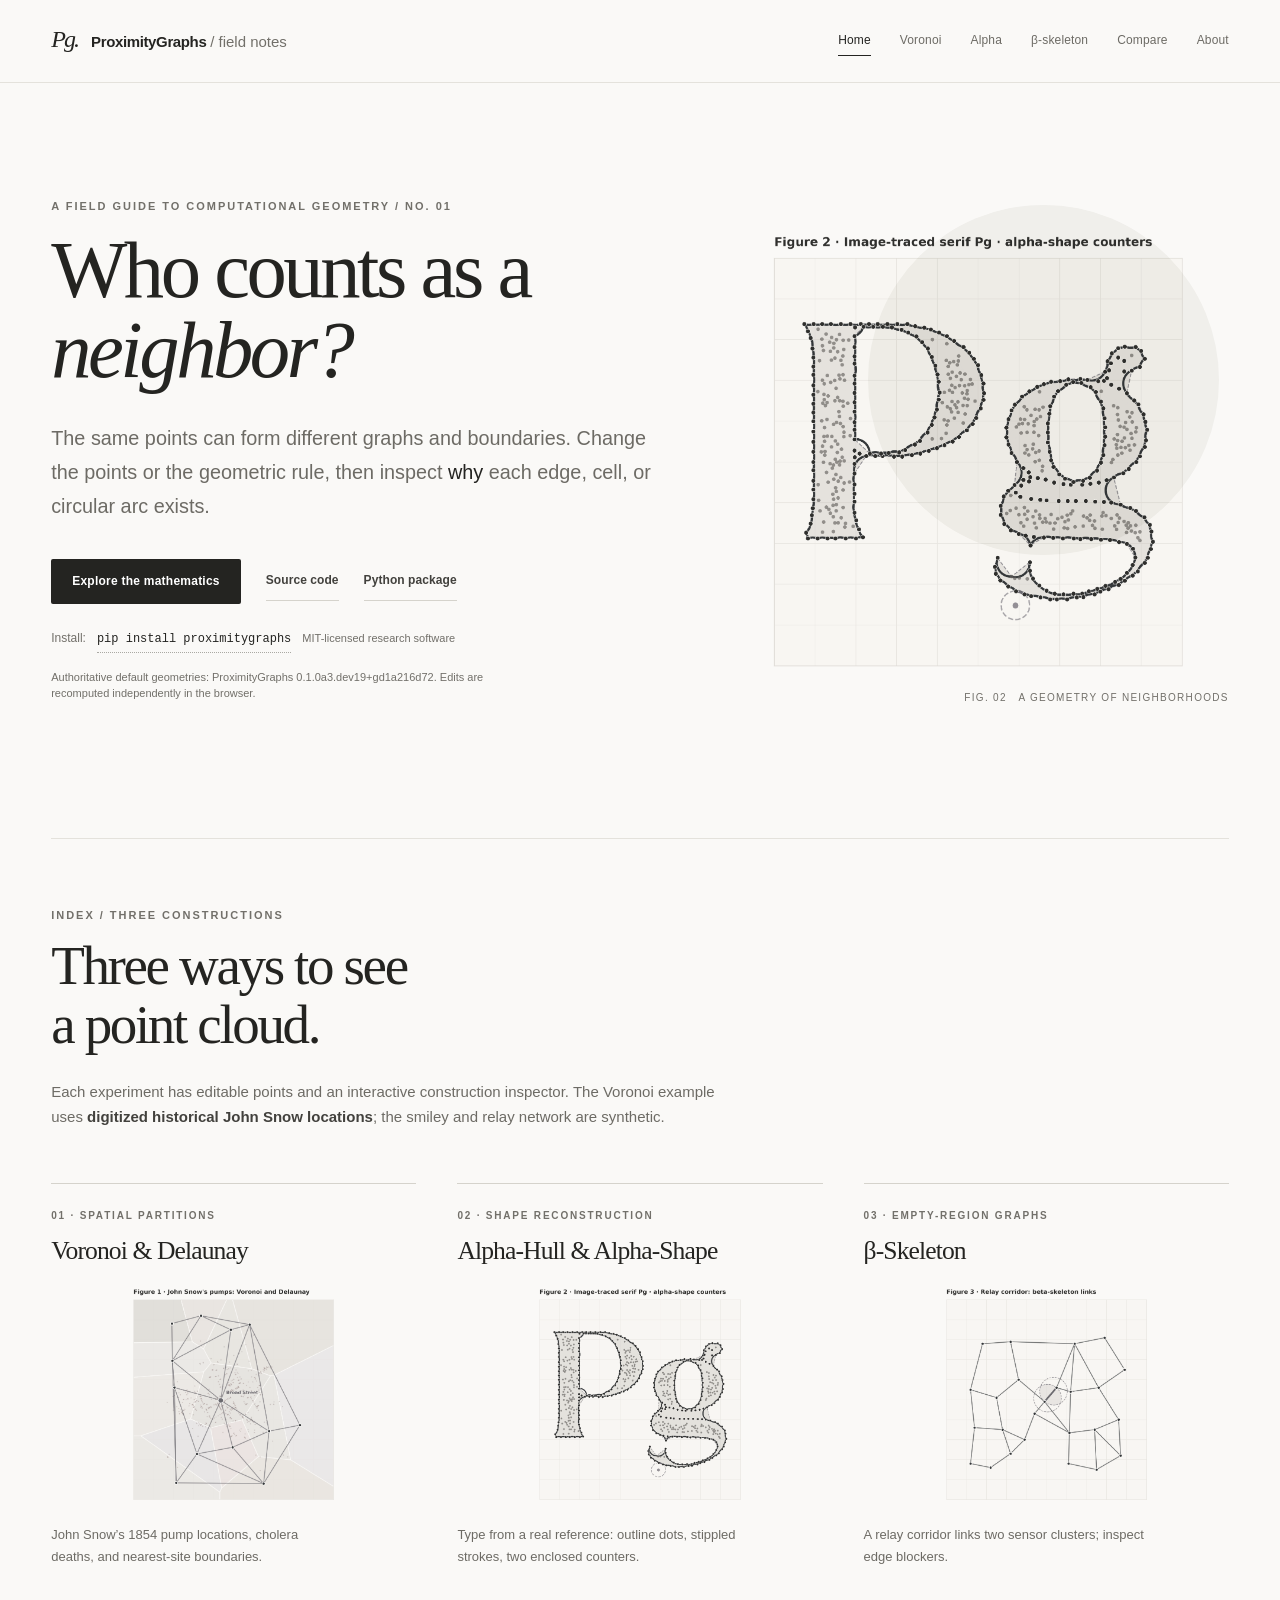
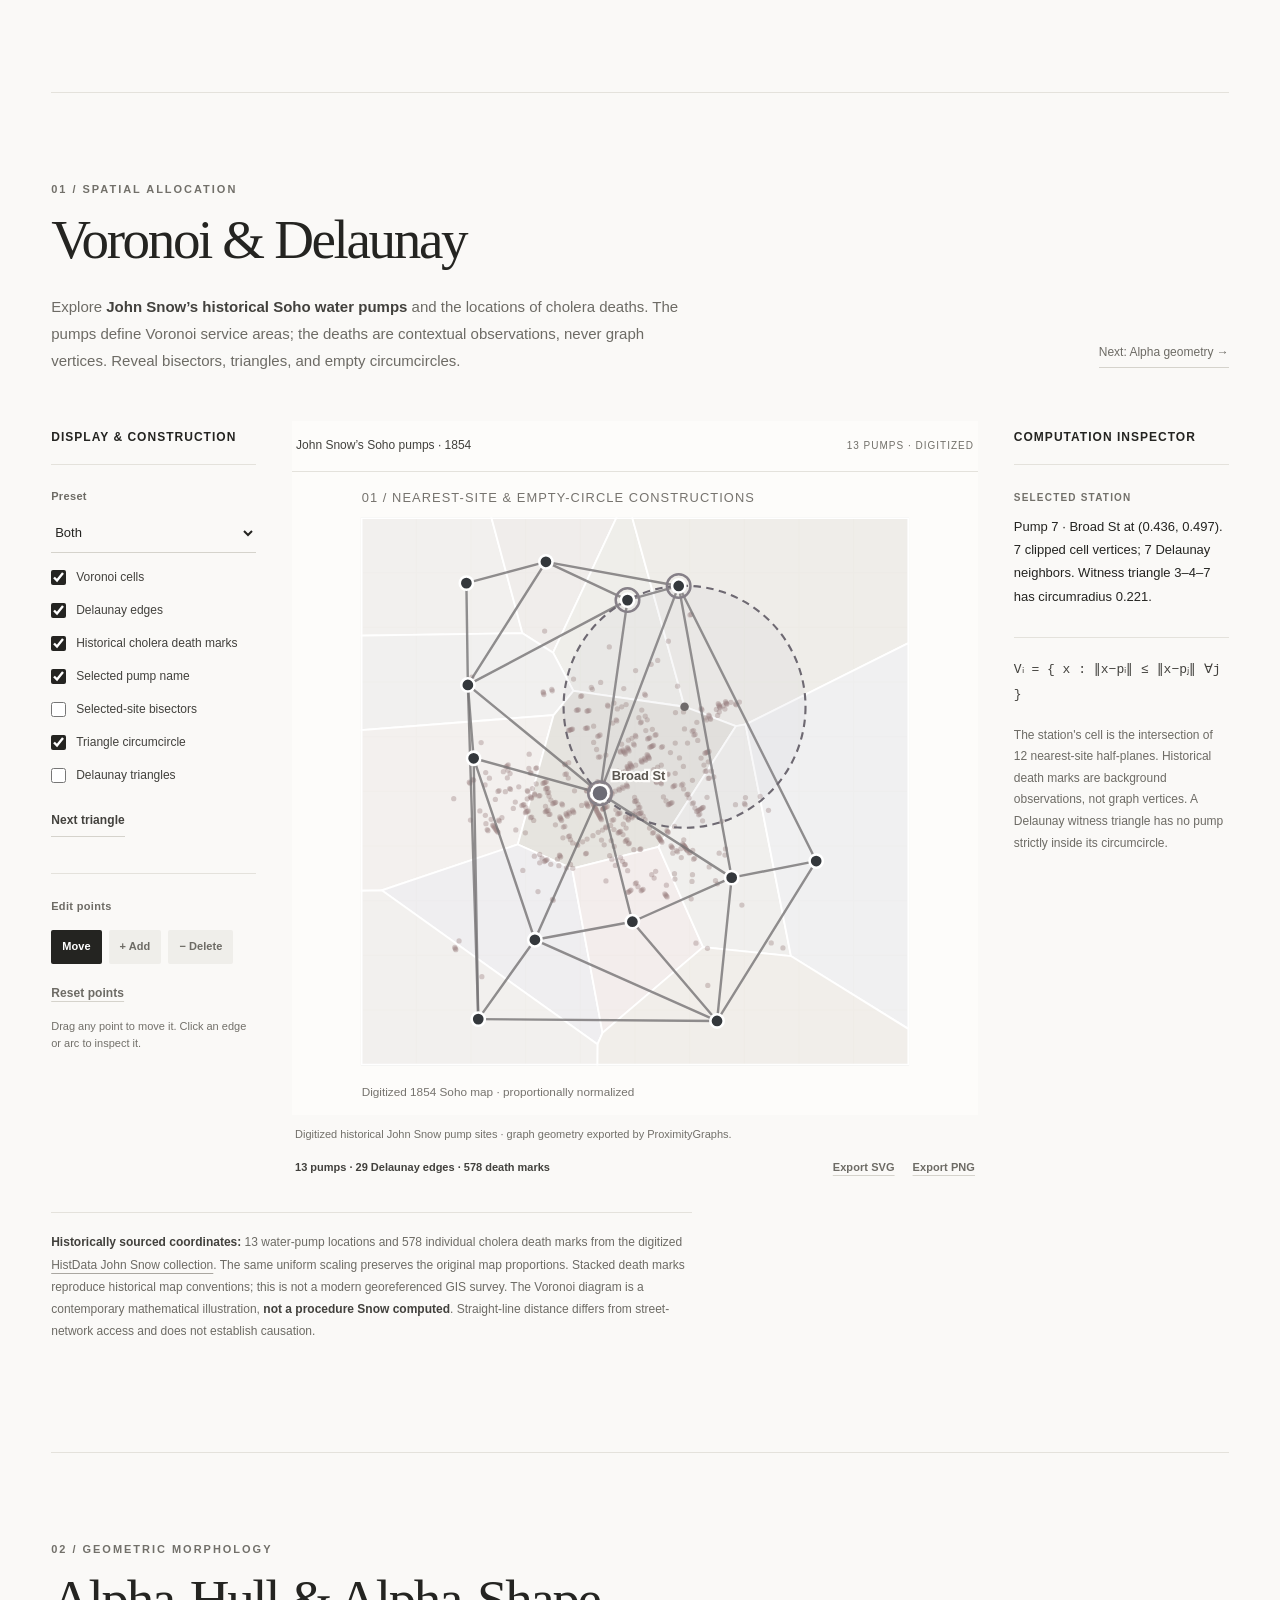
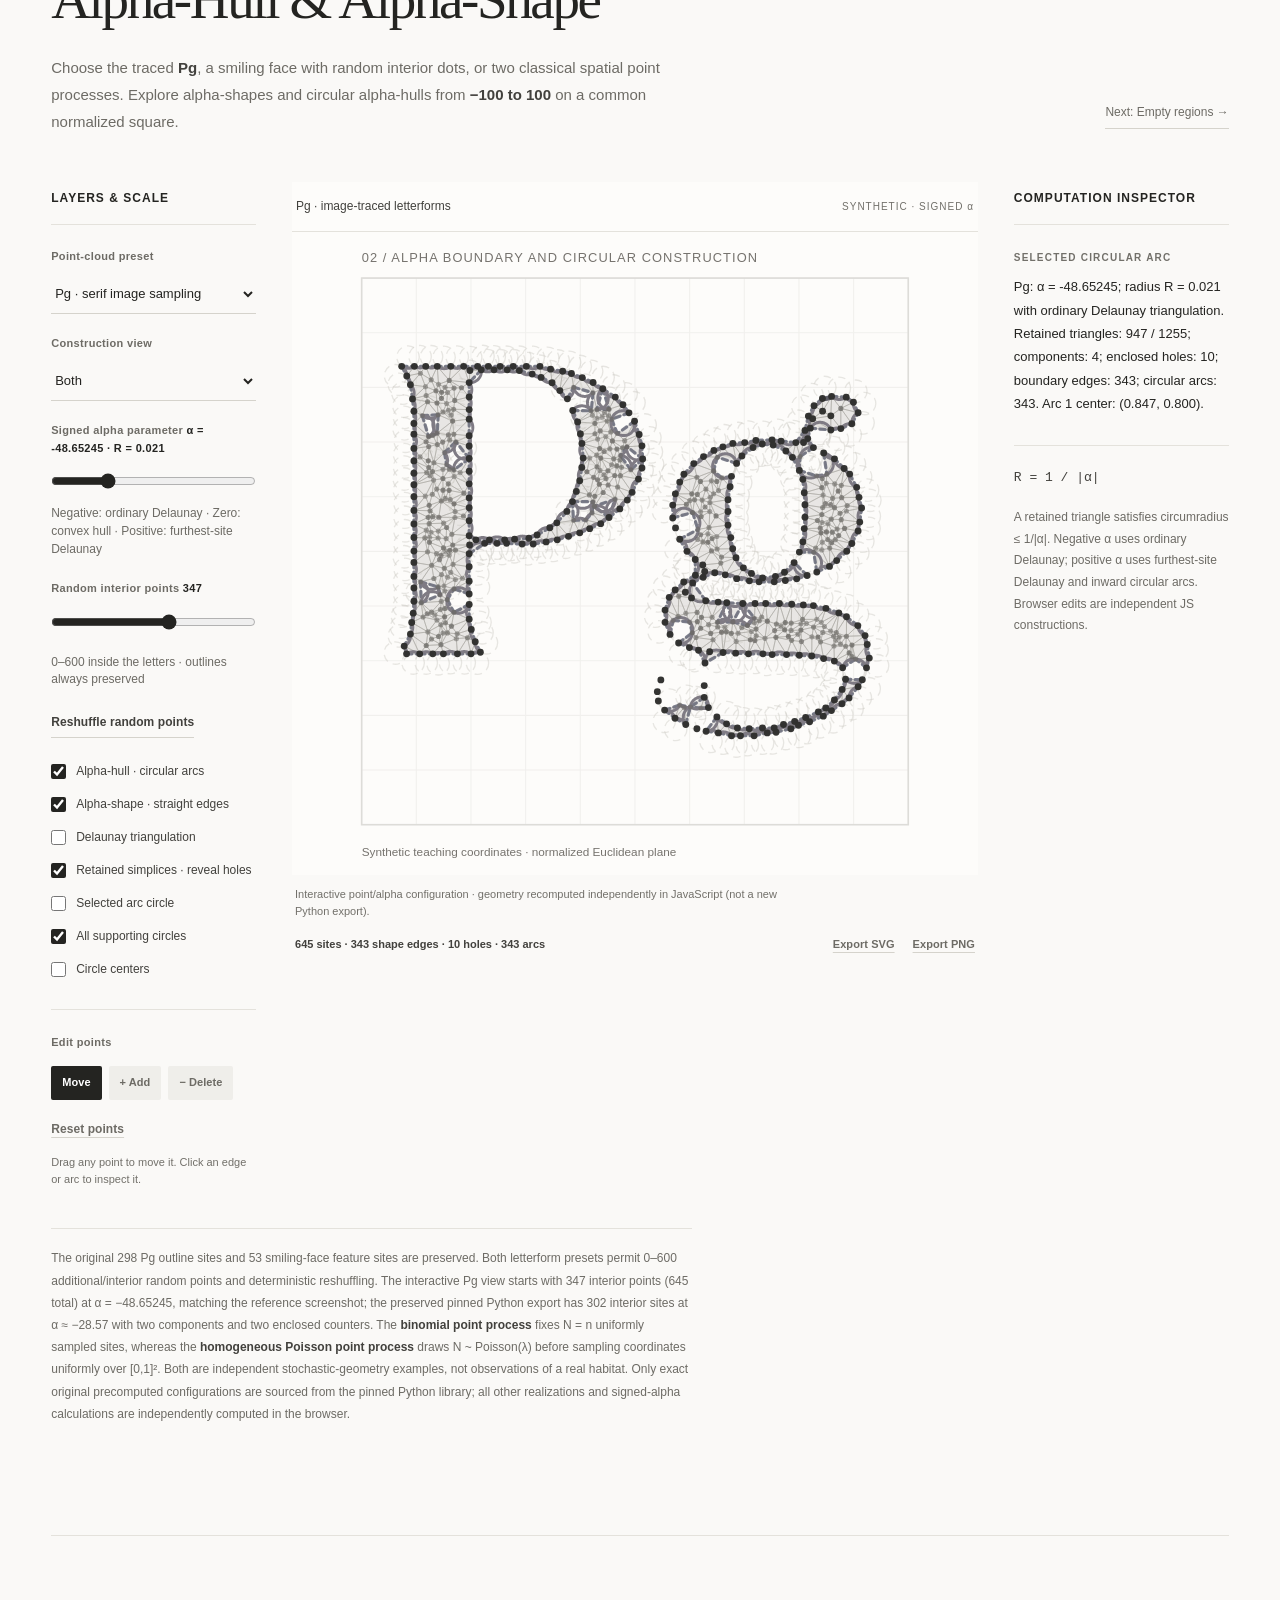
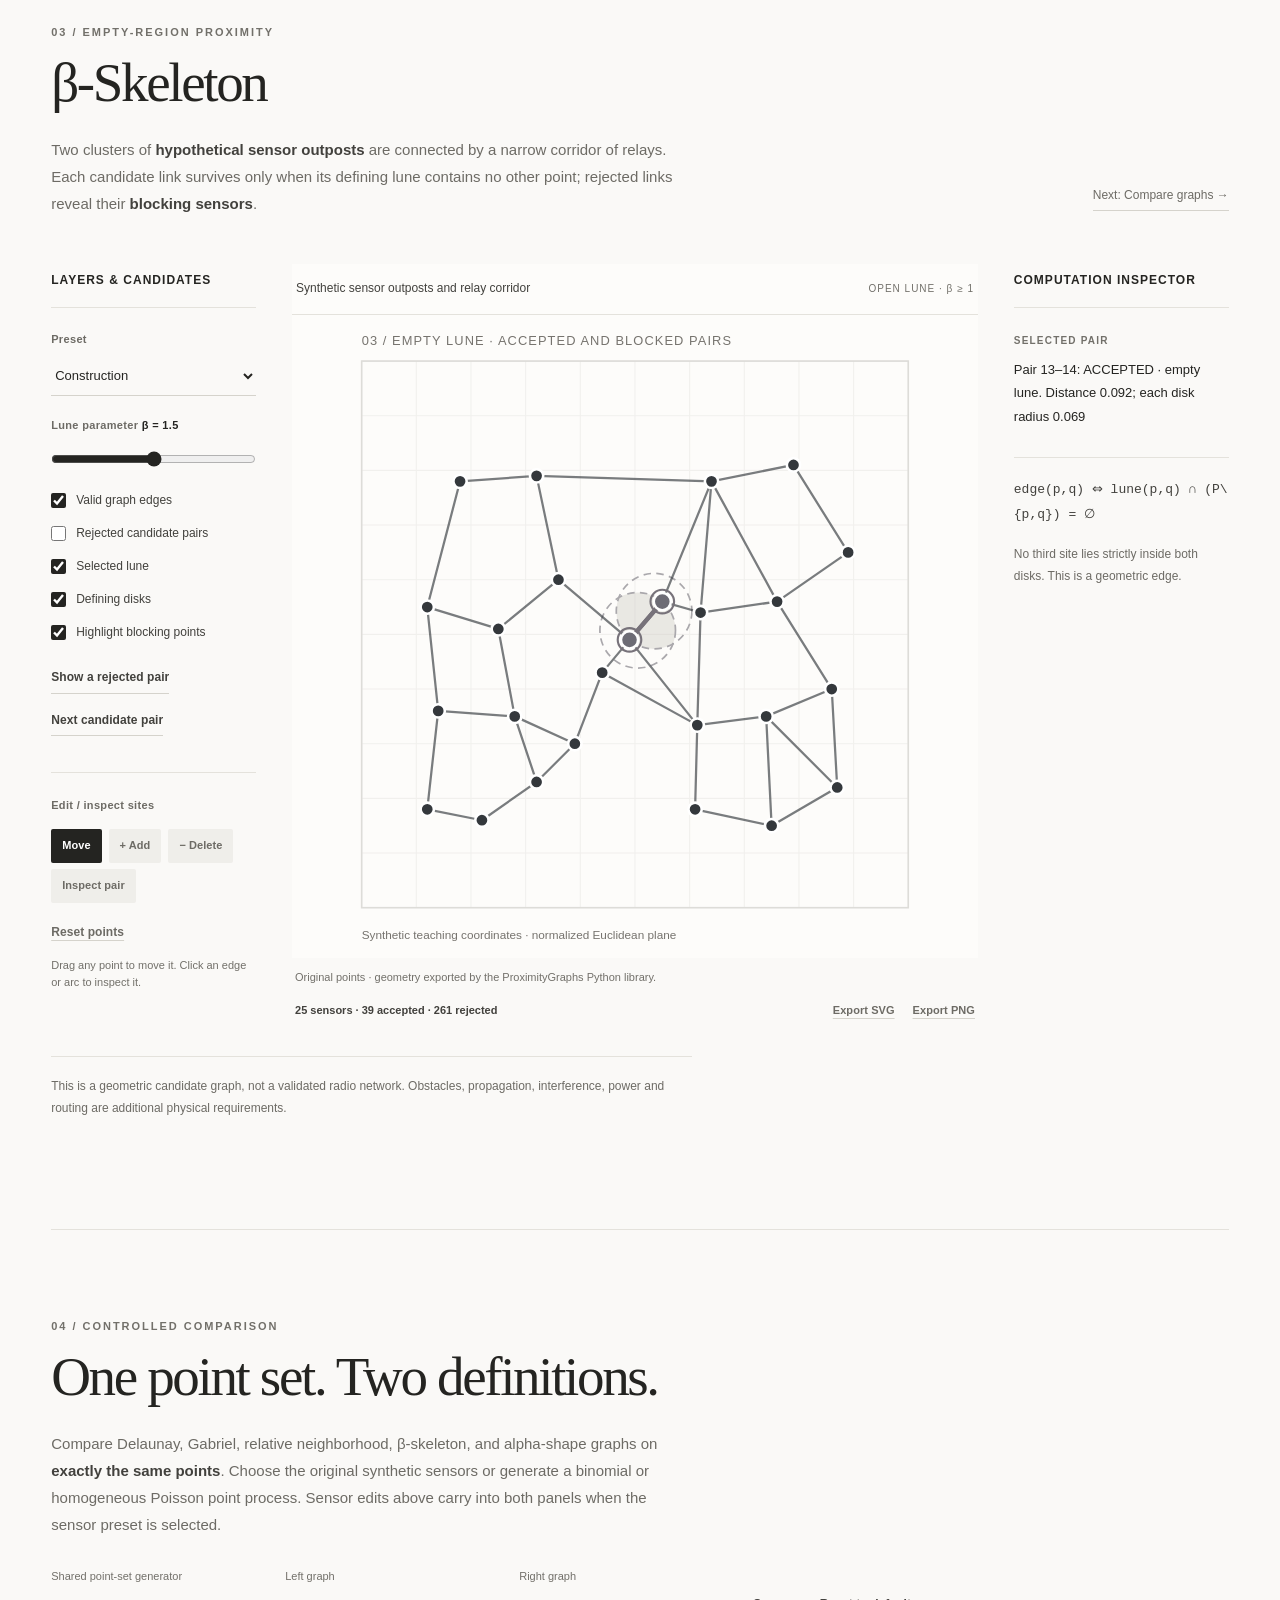
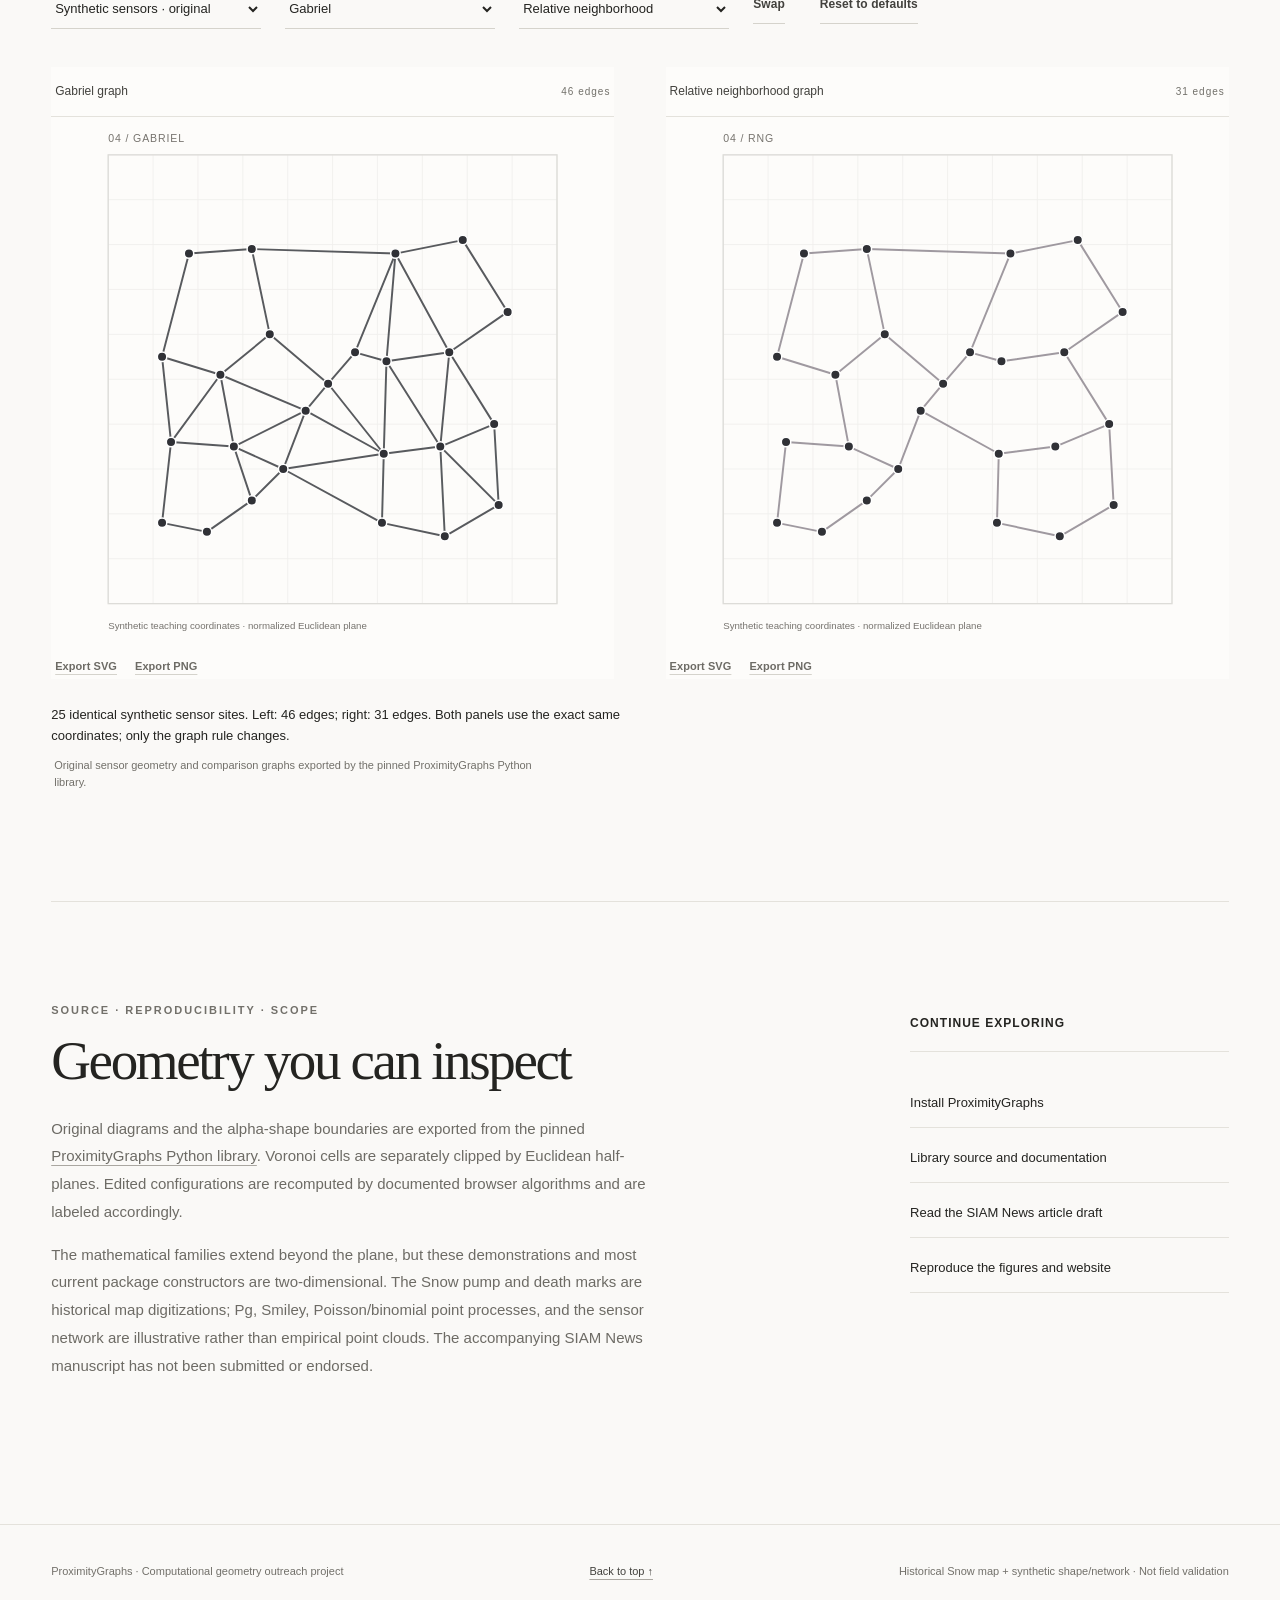
==== site/index.html @ e645af5c "Clarify screenshot startup versus immutable Python Pg reference" ====
<!doctype html>
<html lang="en">
<head>
  <meta charset="utf-8">
  <meta name="viewport" content="width=device-width, initial-scale=1">
  <meta name="theme-color" content="#faf9f7">
  <meta name="description" content="Interactive proximity graph laboratory: editable Voronoi and Delaunay diagrams, circular alpha-hulls, alpha-shapes, and beta-skeleton construction witnesses.">
  <meta property="og:type" content="website">
  <meta property="og:title" content="One Point Cloud, Many Graphs | ProximityGraphs Lab">
  <meta property="og:description" content="Move points, inspect empty disks and blockers, compare alpha-shapes with alpha-hulls, and discover which geometric rules construct a graph.">
  <meta property="og:url" content="https://heri-espino.github.io/proximitygraphs-siam-figures/">
  <title>ProximityGraphs Lab | Who Counts as a Neighbor?</title>
  <link rel="stylesheet" href="styles.css">
  <script src="editor.js" defer></script>
  <script src="geometry-details.js" defer></script>
  <script src="data/pg_reference_points.js" defer></script>
  <script src="point-processes.js" defer></script>
  <script src="app.js" defer></script>
  <script src="motion.js" defer></script>
</head>
<body>
  <header class="masthead">
    <div class="wrap masthead-inner">
      <a class="brand" href="#top"><span class="mark" aria-hidden="true">Pg.</span><span>ProximityGraphs <span class="muted">/ field notes</span></span></a>
      <nav aria-label="Sections">
        <a href="#top">Home</a><a href="#water">Voronoi</a><a href="#habitat">Alpha</a>
        <a href="#sensors">β-skeleton</a><a href="#compare">Compare</a><a href="#about">About</a>
      </nav>
    </div>
  </header>
  <main class="wrap">
    <section class="hero" id="top" aria-labelledby="page-title">
      <div class="hero-copy">
        <p class="eyebrow">A FIELD GUIDE TO COMPUTATIONAL GEOMETRY <span aria-hidden="true">/</span> NO. 01</p>
        <h1 id="page-title">Who counts as a <em>neighbor?</em></h1>
        <p class="lead">The same points can form different graphs and boundaries. Change the points or the geometric rule, then inspect <em>why</em> each edge, cell, or circular arc exists.</p>
        <div class="hero-actions">
          <a class="button primary" href="#explore">Explore the mathematics</a>
          <a class="button" href="https://github.com/ProximityGraphs/ProximityGraphs" target="_blank" rel="noopener noreferrer">Source code</a>
          <a class="button" href="https://pypi.org/project/proximitygraphs/" target="_blank" rel="noopener noreferrer">Python package</a>
        </div>
        <p class="install-hint">Install: <code>pip install proximitygraphs</code><span>MIT-licensed research software</span></p>
        <p class="source" id="source-status" role="status">Loading authoritative ProximityGraphs data…</p>
      </div>
      <div class="hero-visual">
        <img src="assets/figure02-habitat.png" width="760" height="640" alt="Serif Pg letterforms sampled as contour-first dots, with two genuine alpha-shape counters">
        <span>FIG. 02 &nbsp; A GEOMETRY OF NEIGHBORHOODS</span>
      </div>
    </section>

    <section id="explore" class="directory" aria-labelledby="explore-title">
      <div class="section-kicker">INDEX / THREE CONSTRUCTIONS</div>
      <h2 id="explore-title">Three ways to see a point cloud.</h2>
      <p class="section-intro">Each experiment has editable points and an interactive construction inspector. The Voronoi example uses <strong>digitized historical John Snow locations</strong>; the smiley and relay network are synthetic.</p>
      <div class="chapter-grid">
        <a class="chapter-card" href="#water">
          <img loading="lazy" src="assets/figure01-water.png" alt="John Snow historical pump locations, cholera death marks, Voronoi cells and Delaunay adjacency">
          <span class="chapter-meta">01 · SPATIAL PARTITIONS</span>
          <strong>Voronoi &amp; Delaunay</strong>
          <span>John Snow’s 1854 pump locations, cholera deaths, and nearest-site boundaries.</span>
        </a>
        <a class="chapter-card" href="#habitat">
          <img loading="lazy" src="assets/figure02-habitat.png" alt="Image-traced serif Pg in dotted contours with curved alpha-hull and two holes">
          <span class="chapter-meta">02 · SHAPE RECONSTRUCTION</span>
          <strong>Alpha-Hull &amp; Alpha-Shape</strong>
          <span>Type from a real reference: outline dots, stippled strokes, two enclosed counters.</span>
        </a>
        <a class="chapter-card" href="#sensors">
          <img loading="lazy" src="assets/figure03-sensors.png" alt="Synthetic beta-skeleton and empty lune">
          <span class="chapter-meta">03 · EMPTY-REGION GRAPHS</span>
          <strong>β-Skeleton</strong>
          <span>A relay corridor links two sensor clusters; inspect edge blockers.</span>
        </a>
      </div>
    </section>

    <section id="water" class="exhibit" aria-labelledby="water-title">
      <div class="section-kicker">01 / Spatial allocation</div>
      <div class="section-heading">
        <div><h2 id="water-title">Voronoi &amp; Delaunay</h2>
          <p class="intro">Explore <strong>John Snow’s historical Soho water pumps</strong> and the locations of cholera deaths. The pumps define Voronoi service areas; the deaths are contextual observations, never graph vertices. Reveal bisectors, triangles, and empty circumcircles.</p></div>
        <a class="section-next" href="#habitat">Next: Alpha geometry →</a>
      </div>
      <div class="studio">
        <aside class="studio-panel" aria-label="Voronoi controls">
          <h3>Display &amp; construction</h3>
          <label class="control-label" for="water-view">Preset</label>
          <select id="water-view" class="control-select"><option value="final">Final geometry</option><option value="construction">Construction</option><option value="both" selected>Both</option></select>
          <label class="toggle"><input id="water-cells" type="checkbox" checked> Voronoi cells</label>
          <label class="toggle"><input id="water-dual" type="checkbox" checked> Delaunay edges</label>
          <label class="toggle"><input id="water-deaths" type="checkbox" checked> Historical cholera death marks</label>
          <label class="toggle"><input id="water-pump-label" type="checkbox" checked> Selected pump name</label>
          <label class="toggle"><input id="water-bisectors" type="checkbox"> Selected-site bisectors</label>
          <label class="toggle"><input id="water-circumcircle" type="checkbox" checked> Triangle circumcircle</label>
          <label class="toggle"><input id="water-triangles" type="checkbox"> Delaunay triangles</label>
          <button id="water-next-triangle" type="button" class="utility">Next triangle</button>
          <div class="panel-divider"></div>
          <div class="point-toolbar" role="group" aria-label="Edit water points">
            <span class="point-toolbar-label">Edit points</span>
            <button type="button" class="tool-mode" data-editor-scene="water" data-mode="move" aria-pressed="true">Move</button>
            <button type="button" class="tool-mode" data-editor-scene="water" data-mode="add" aria-pressed="false">+ Add</button>
            <button type="button" class="tool-mode" data-editor-scene="water" data-mode="delete" aria-pressed="false">− Delete</button>
            <button type="button" class="reset-points" data-editor-reset="water">Reset points</button>
            <span id="water-edit-help" class="point-help" aria-live="polite">Drag a station to move it.</span>
          </div>
        </aside>
        <div class="studio-main">
          <div class="chart-frame">
            <div class="chart-top"><span>John Snow’s Soho pumps · 1854</span><span>13 PUMPS · DIGITIZED</span></div>
            <svg id="water-plot" role="img" aria-label="Interactive Voronoi cells, bisectors, Delaunay triangles and circumcircles" viewBox="0 0 640 600"></svg>
          </div>
          <p id="water-edit-source" class="geometry-source">Loading original point set.</p>
          <div class="figure-actions"><span id="water-stat" class="stat" aria-live="polite"></span><button type="button" class="export" data-export="water-plot">Export SVG</button><button type="button" class="export" data-png="water-plot">Export PNG</button></div>
        </div>
        <aside class="studio-panel insight" aria-label="Voronoi computation details">
          <h3>Computation inspector</h3>
          <p class="insight-label">Selected station</p>
          <p id="water-details" class="insight-result" aria-live="polite">Select a point to inspect its nearest-site cell.</p>
          <p class="formula">Vᵢ = { x : ‖x−pᵢ‖ ≤ ‖x−pⱼ‖ ∀j }</p>
          <p class="insight-note" id="water-note">Every cell is the intersection of nearest-site half-planes.</p>
        </aside>
      </div>
      <p class="context"><strong>Historically sourced coordinates:</strong> 13 water-pump locations and 578 individual cholera death marks from the digitized <a href="https://vincentarelbundock.github.io/Rdatasets/doc/HistData/Snow.pumps.html" target="_blank" rel="noopener noreferrer">HistData John Snow collection</a>. The same uniform scaling preserves the original map proportions. Stacked death marks reproduce historical map conventions; this is not a modern georeferenced GIS survey. The Voronoi diagram is a contemporary mathematical illustration, <strong>not a procedure Snow computed</strong>. Straight-line distance differs from street-network access and does not establish causation.</p>
    </section>

    <section id="habitat" class="exhibit" aria-labelledby="habitat-title">
      <div class="section-kicker">02 / Geometric morphology</div>
      <div class="section-heading">
        <div><h2 id="habitat-title">Alpha-Hull &amp; Alpha-Shape</h2>
          <p class="intro">Choose the traced <strong>Pg</strong>, a smiling face with random interior dots, or two classical spatial point processes. Explore alpha-shapes and circular alpha-hulls from <strong>−100 to 100</strong> on a common normalized square.</p></div>
        <a class="section-next" href="#sensors">Next: Empty regions →</a>
      </div>
      <div class="studio">
        <aside class="studio-panel" aria-label="Alpha-shape and alpha-hull controls">
          <h3>Layers &amp; scale</h3>
          <label class="control-label" for="alpha-point-set">Point-cloud preset</label>
          <select id="alpha-point-set" class="control-select">
            <optgroup label="Illustrated point clouds">
              <option value="pg" selected>Pg · serif image sampling</option>
              <option value="smiley">Smiling face · random interior</option>
            </optgroup>
            <optgroup label="Stochastic point processes">
              <option value="poisson">Poisson point process</option>
              <option value="binomial">Binomial point process</option>
            </optgroup>
          </select>
          <label class="control-label" for="alpha-view">Construction view</label>
          <select id="alpha-view" class="control-select"><option value="final">Final comparison</option><option value="construction">Construction</option><option value="both" selected>Both</option></select>
          <label class="control-label" for="alpha-slider">Signed alpha parameter <strong id="alpha-value">α = -48.65245 · R = 0.021</strong></label>
          <input id="alpha-slider" type="range" min="-100" max="100" step="any"
                 value="-48.65245" aria-label="Alpha parameter from minus 100 to plus 100, including zero">
          <p class="density-hint">Negative: ordinary Delaunay · Zero: convex hull · Positive: furthest-site Delaunay</p>
          <div id="pg-density-controls" class="pg-density-controls">
            <label class="control-label" for="pg-interior-slider">Random interior points <strong id="pg-interior-count" aria-live="polite">347</strong></label>
            <input id="pg-interior-slider" type="range" min="0" max="600" step="1" value="347"
                   aria-label="Number of randomly placed interior points in the Pg glyphs">
            <p class="density-hint">0–600 inside the letters · outlines always preserved</p>
            <button type="button" class="utility" id="pg-reshuffle">Reshuffle random points</button>
          </div>
          <div id="smiley-density-controls" class="pg-density-controls" hidden>
            <label class="control-label" for="smiley-interior-slider">Smiling-face interior points <strong id="smiley-interior-count" aria-live="polite">120</strong></label>
            <input id="smiley-interior-slider" type="range" min="0" max="600" step="1" value="120"
                   aria-label="Number of random points inside the smiling face">
            <p class="density-hint">0–600 · keeps the face outline, eyes, and smile unobstructed</p>
            <button type="button" class="utility" id="smiley-reshuffle">Reshuffle face points</button>
          </div>
          <div id="process-controls" class="pg-density-controls" hidden>
            <h4 class="process-heading">Stochastic point processes</h4>
            <label class="control-label" for="process-slider"><span id="process-parameter-title">Intensity λ (mean number of points)</span> <strong id="process-parameter-count" aria-live="polite">120</strong></label>
            <input id="process-slider" type="range" min="0" max="600" step="1" value="120"
                   aria-label="Poisson intensity or binomial fixed number of points">
            <p class="density-hint" id="process-definition">Homogeneous Poisson process: N ~ Poisson(λ); positions uniform in the unit square.</p>
            <p class="density-hint" id="process-realized" aria-live="polite">Realized N = 0</p>
            <button type="button" class="utility" id="process-reshuffle">Generate new realization</button>
          </div>
          <label class="toggle"><input id="alpha-hull" type="checkbox" checked> Alpha-hull · circular arcs</label>
          <label class="toggle"><input id="alpha-shape" type="checkbox" checked> Alpha-shape · straight edges</label>
          <label class="toggle"><input id="alpha-triangulation" type="checkbox"> Delaunay triangulation</label>
          <label class="toggle"><input id="alpha-kept" type="checkbox" checked> Retained simplices · reveal holes</label>
          <label class="toggle"><input id="alpha-circle" type="checkbox"> Selected arc circle</label>
          <label class="toggle"><input id="alpha-all-circles" type="checkbox" checked> All supporting circles</label>
          <label class="toggle"><input id="alpha-centers" type="checkbox"> Circle centers</label>
          <div class="panel-divider"></div>
          <div class="point-toolbar" role="group" aria-label="Edit habitat points">
            <span class="point-toolbar-label">Edit points</span>
            <button type="button" class="tool-mode" data-editor-scene="habitat" data-mode="move" aria-pressed="true">Move</button>
            <button type="button" class="tool-mode" data-editor-scene="habitat" data-mode="add" aria-pressed="false">+ Add</button>
            <button type="button" class="tool-mode" data-editor-scene="habitat" data-mode="delete" aria-pressed="false">− Delete</button>
            <button type="button" class="reset-points" data-editor-reset="habitat">Reset points</button>
            <span id="habitat-edit-help" class="point-help" aria-live="polite">Drag an observation to change the boundary.</span>
          </div>
        </aside>
        <div class="studio-main">
          <div class="chart-frame">
            <div class="chart-top"><span id="alpha-preset-title">Pg · image-traced serif and swash</span><span>SYNTHETIC · SIGNED α</span></div>
            <svg id="habitat-plot" role="img" aria-label="Interactive circular alpha-hull, straight alpha-shape, Delaunay simplices and supporting circles" viewBox="0 0 640 600"></svg>
          </div>
          <p id="habitat-edit-source" class="geometry-source">Loading original point set.</p>
          <div class="figure-actions"><span id="habitat-stat" class="stat" aria-live="polite"></span><button type="button" class="export" data-export="habitat-plot">Export SVG</button><button type="button" class="export" data-png="habitat-plot">Export PNG</button></div>
        </div>
        <aside class="studio-panel insight" aria-label="Alpha construction details">
          <h3>Computation inspector</h3>
          <p class="insight-label">Selected circular arc</p>
          <p id="habitat-details" class="insight-result" aria-live="polite">Select an arc to inspect its radius and supporting circle.</p>
          <p class="formula">R = 1 / |α|</p>
          <p class="insight-note" id="habitat-note">Triangles with circumradius at most R form the displayed alpha-shape construction.</p>
        </aside>
      </div>
      <p class="context">The original 298 Pg outline sites and 53 smiling-face feature sites are preserved. Both letterform presets permit 0–600 additional/interior random points and deterministic reshuffling. The interactive Pg view starts with 347 interior points (645 total) at α = −48.65245, matching the reference screenshot; the preserved pinned Python export has 302 interior sites at α ≈ −28.57 with two components and two enclosed counters. The <strong>binomial point process</strong> fixes N = n uniformly sampled sites, whereas the <strong>homogeneous Poisson point process</strong> draws N ~ Poisson(λ) before sampling coordinates uniformly over [0,1]². Both are independent stochastic-geometry examples, not observations of a real habitat. Only exact original precomputed configurations are sourced from the pinned Python library; all other realizations and signed-alpha calculations are independently computed in the browser.</p>
    </section>

    <section id="sensors" class="exhibit" aria-labelledby="sensors-title">
      <div class="section-kicker">03 / Empty-region proximity</div>
      <div class="section-heading">
        <div><h2 id="sensors-title">β-Skeleton</h2>
          <p class="intro">Two clusters of <strong>hypothetical sensor outposts</strong> are connected by a narrow corridor of relays. Each candidate link survives only when its defining lune contains no other point; rejected links reveal their <strong>blocking sensors</strong>.</p></div>
        <a class="section-next" href="#compare">Next: Compare graphs →</a>
      </div>
      <div class="studio">
        <aside class="studio-panel" aria-label="Beta-skeleton controls">
          <h3>Layers &amp; candidates</h3>
          <label class="control-label" for="beta-view">Preset</label>
          <select id="beta-view" class="control-select"><option value="final">Final graph</option><option value="construction" selected>Construction</option><option value="both">Both</option></select>
          <label class="control-label" for="beta-slider">Lune parameter <strong id="beta-value">β = 1.5</strong></label>
          <input id="beta-slider" type="range" min="0" max="4" step="1" value="2">
          <label class="toggle"><input id="beta-edges" type="checkbox" checked> Valid graph edges</label>
          <label class="toggle"><input id="beta-invalid" type="checkbox"> Rejected candidate pairs</label>
          <label class="toggle"><input id="beta-lune" type="checkbox" checked> Selected lune</label>
          <label class="toggle"><input id="beta-disks" type="checkbox" checked> Defining disks</label>
          <label class="toggle"><input id="beta-blockers" type="checkbox" checked> Highlight blocking points</label>
          <button type="button" class="utility" id="beta-show-blocked">Show a rejected pair</button>
          <button type="button" class="utility" id="beta-next-pair">Next candidate pair</button>
          <div class="panel-divider"></div>
          <div class="point-toolbar" role="group" aria-label="Edit sensors points">
            <span class="point-toolbar-label">Edit / inspect sites</span>
            <button type="button" class="tool-mode" data-editor-scene="sensors" data-mode="move" aria-pressed="true">Move</button>
            <button type="button" class="tool-mode" data-editor-scene="sensors" data-mode="add" aria-pressed="false">+ Add</button>
            <button type="button" class="tool-mode" data-editor-scene="sensors" data-mode="delete" aria-pressed="false">− Delete</button>
            <button type="button" class="tool-mode" data-editor-scene="sensors" data-mode="inspect" aria-pressed="false">Inspect pair</button>
            <button type="button" class="reset-points" data-editor-reset="sensors">Reset points</button>
            <span id="sensors-edit-help" class="point-help" aria-live="polite">Click two sensors in Inspect pair mode.</span>
          </div>
        </aside>
        <div class="studio-main">
          <div class="chart-frame">
            <div class="chart-top"><span>Synthetic sensor outposts and relay corridor</span><span>OPEN LUNE · β ≥ 1</span></div>
            <svg id="sensors-plot" role="img" aria-label="Interactive beta-skeleton with candidate valid and rejected pairs and their lune blockers" viewBox="0 0 640 600"></svg>
          </div>
          <p id="sensors-edit-source" class="geometry-source">Loading original point set.</p>
          <div class="figure-actions"><span id="sensors-stat" class="stat" aria-live="polite"></span><button type="button" class="export" data-export="sensors-plot">Export SVG</button><button type="button" class="export" data-png="sensors-plot">Export PNG</button></div>
        </div>
        <aside class="studio-panel insight" aria-label="Beta-skeleton computation details">
          <h3>Computation inspector</h3>
          <p class="insight-label">Selected pair</p>
          <p id="sensors-details" class="insight-result" aria-live="polite">Select a candidate to inspect its empty-region test.</p>
          <p class="formula">edge(p,q) ⇔ lune(p,q) ∩ (P\{p,q}) = ∅</p>
          <p class="insight-note" id="sensors-note">A rejected pair has at least one point strictly inside both defining disks.</p>
        </aside>
      </div>
      <p class="context">This is a geometric candidate graph, not a validated radio network. Obstacles, propagation, interference, power and routing are additional physical requirements.</p>
    </section>

    <section id="compare" class="exhibit compare-exhibit" aria-labelledby="compare-title">
      <div class="section-kicker">04 / Controlled comparison</div>
      <h2 id="compare-title">One point set. Two definitions.</h2>
      <p class="intro">Compare Delaunay, Gabriel, relative neighborhood, β-skeleton, and alpha-shape graphs on <strong>exactly the same points</strong>. Choose the original synthetic sensors or generate a binomial or homogeneous Poisson point process. Sensor edits above carry into both panels when the sensor preset is selected.</p>
      <div class="compare-controls">
        <label for="compare-point-set">Shared point-set generator
          <select id="compare-point-set" class="control-select">
            <option value="sensors" selected>Synthetic sensors · original</option>
            <option value="binomial">Binomial point process</option>
            <option value="poisson">Poisson point process</option>
          </select>
        </label>
        <label for="compare-left">Left graph
          <select id="compare-left" class="control-select">
            <option value="delaunay">Delaunay</option><option value="gabriel" selected>Gabriel</option>
            <option value="rng">Relative neighborhood</option><option value="beta">β-skeleton (β = 1.5)</option>
            <option value="alpha-shape">Alpha-shape (α = −4)</option>
          </select>
        </label>
        <label for="compare-right">Right graph
          <select id="compare-right" class="control-select">
            <option value="delaunay">Delaunay</option><option value="gabriel">Gabriel</option>
            <option value="rng" selected>Relative neighborhood</option><option value="beta">β-skeleton (β = 1.5)</option>
            <option value="alpha-shape">Alpha-shape (α = −4)</option>
          </select>
        </label>
        <button id="compare-swap" class="utility" type="button">Swap</button>
        <button id="compare-reset" class="utility" type="button">Reset to defaults</button>
      </div>
      <div id="compare-process-controls" class="compare-process-controls" hidden>
        <label class="control-label" for="compare-process-slider">
          <span id="compare-parameter-title">Binomial count n (exact N)</span>
          <strong id="compare-parameter-count" aria-live="polite">25</strong>
        </label>
        <input id="compare-process-slider" type="range" min="0" max="80" step="1" value="25"
               aria-label="Shared point-process parameter for both comparison graphs">
        <p class="density-hint" id="compare-process-definition">
          Select a stochastic process to sample independent uniform sites on [0,1]².
        </p>
        <p class="density-hint" id="compare-realized" aria-live="polite">Realized N = 25</p>
        <button id="compare-reshuffle" class="utility" type="button">
          Generate new shared realization
        </button>
      </div>
      <div class="compare-grid">
        <div class="chart-frame">
          <div class="chart-top"><span id="compare-left-label">Gabriel graph</span><span id="compare-left-count"></span></div>
          <svg id="compare-left-plot" role="img" aria-label="Left geometric graph comparison" viewBox="0 0 640 600"></svg>
          <div class="figure-actions"><button type="button" class="export" data-export="compare-left-plot">Export SVG</button><button type="button" class="export" data-png="compare-left-plot">Export PNG</button></div>
        </div>
        <div class="chart-frame">
          <div class="chart-top"><span id="compare-right-label">Relative neighborhood graph</span><span id="compare-right-count"></span></div>
          <svg id="compare-right-plot" role="img" aria-label="Right geometric graph comparison" viewBox="0 0 640 600"></svg>
          <div class="figure-actions"><button type="button" class="export" data-export="compare-right-plot">Export SVG</button><button type="button" class="export" data-png="compare-right-plot">Export PNG</button></div>
        </div>
      </div>
      <p id="compare-details" class="compare-insight" aria-live="polite">Identical coordinates; different definitions of adjacency.</p>
      <p class="geometry-source" id="compare-source">Original sensor comparison edges come from the pinned Python ProximityGraphs library. Generated point-process samples and edited sensors are recomputed independently in JavaScript; this is an illustrative comparison, not a benchmark.</p>
    </section>

    <section id="about" class="about-section" aria-labelledby="about-title">
      <div>
        <div class="section-kicker">Source · Reproducibility · Scope</div>
        <h2 id="about-title">Geometry you can inspect</h2>
        <p>Original diagrams and the alpha-shape boundaries are exported from the pinned <a href="https://github.com/ProximityGraphs/ProximityGraphs" target="_blank" rel="noopener noreferrer">ProximityGraphs Python library</a>. Voronoi cells are separately clipped by Euclidean half-planes. Edited configurations are recomputed by documented browser algorithms and are labeled accordingly.</p>
        <p>The mathematical families extend beyond the plane, but these demonstrations and most current package constructors are two-dimensional. The Snow pump and death marks are historical map digitizations; Pg, Smiley, Poisson/binomial point processes, and the sensor network are illustrative rather than empirical point clouds. The accompanying SIAM News manuscript has not been submitted or endorsed.</p>
      </div>
      <div class="resource-links">
        <h3>Continue exploring</h3>
        <a href="https://pypi.org/project/proximitygraphs/" target="_blank" rel="noopener noreferrer">Install ProximityGraphs</a>
        <a href="https://github.com/ProximityGraphs/ProximityGraphs" target="_blank" rel="noopener noreferrer">Library source and documentation</a>
        <a href="https://github.com/heri-espino/proximitygraphs-siam-figures/blob/main/article/feature.md" target="_blank" rel="noopener noreferrer">Read the SIAM News article draft</a>
        <a href="https://github.com/heri-espino/proximitygraphs-siam-figures" target="_blank" rel="noopener noreferrer">Reproduce the figures and website</a>
      </div>
    </section>
  </main>
  <footer><div class="wrap"><span>ProximityGraphs · Computational geometry outreach project</span><a href="#top">Back to top ↑</a><span>Historical Snow map + synthetic shape/network · Not field validation</span></div></footer>
</body>
</html>
---- site/styles.css ----
/* ProximityGraphs — editorial laboratory
 * Monochrome / typographic hierarchy / mathematical figures first.
 * No component-card shadows, gradient branding, or saturated UI chrome.
 */
:root {
  color-scheme: light;
  --ink: #242421;
  --ink-soft: #42413d;
  --muted: #6d6b65;
  --quiet: #72706a;
  --line: #e4e2dc;
  --line-strong: #d5d3cc;
  --bg: #faf9f7;
  --paper: #fff;
  --plot: #fdfcfa;
  --selection: #5e6070;
  --danger: #a26065;
  --serif: "Iowan Old Style", "Baskerville", "Palatino Linotype", Georgia, serif;
  --sans: "Helvetica Neue", Helvetica, Arial, ui-sans-serif, system-ui, sans-serif;
  --ease: cubic-bezier(.22, 1, .36, 1);
}
* { box-sizing: border-box; }
html { scroll-behavior: auto; scroll-padding-top: 105px; }
body {
  margin: 0;
  min-width: 320px;
  background: var(--bg);
  color: var(--ink);
  font-family: var(--sans);
  font-size: 15px;
  font-weight: 400;
  line-height: 1.62;
  -webkit-font-smoothing: antialiased;
}
::selection { background: #dfdedb; color: var(--ink); }
a { color: inherit; text-underline-offset: 4px; text-decoration-color: #aaa7a1; }
a:hover { text-decoration-color: currentColor; }
button, input, select { font: inherit; }
button { cursor: pointer; }
button:disabled { cursor: not-allowed; opacity: .48; }
:focus-visible {
  outline: 2px solid var(--selection);
  outline-offset: 4px;
}
h1, h2, h3, p { margin-top: 0; }
h1, h2 { font-family: var(--serif); font-weight: 400; letter-spacing: -.043em; }
h1 { font-size: clamp(58px, 6.3vw, 106px); line-height: .995; margin: 14px 0 30px; max-width: 900px; }
h1 em { font-weight: 400; font-style: italic; }
h2 { font-size: clamp(41px, 4.3vw, 68px); line-height: 1.08; margin: 11px 0 24px; }
h3 { font-size: 12px; letter-spacing: .085em; font-weight: 650; text-transform: uppercase; margin: 0 0 21px; }
p { max-width: 80ch; }
.wrap { width: min(1420px, calc(100% - clamp(36px, 8vw, 150px))); margin: 0 auto; }

/* Quiet navigation: a thin baseline instead of a floating app bar. */
.masthead {
  position: sticky;
  top: 0;
  z-index: 50;
  background: rgb(250 249 247 / 94%);
  border-bottom: 1px solid var(--line);
  -webkit-backdrop-filter: blur(16px);
  backdrop-filter: blur(16px);
}
.masthead-inner {
  min-height: 82px;
  display: flex;
  align-items: center;
  justify-content: space-between;
  gap: 26px;
}
.brand {
  display: inline-flex;
  gap: 13px;
  align-items: baseline;
  white-space: nowrap;
  text-decoration: none;
  color: var(--ink);
  font-size: 15px;
  font-weight: 620;
  letter-spacing: -.025em;
}
.mark {
  display: inline-block;
  font-family: var(--serif);
  font-weight: 500;
  font-size: 24px;
  font-style: italic;
  line-height: 1;
  letter-spacing: -.08em;
  color: var(--ink);
}
.brand .muted { font-weight: 390; color: var(--quiet); letter-spacing: 0; }
.masthead nav { display: flex; align-items: center; flex-wrap: wrap; gap: 10px 29px; }
.masthead nav a {
  position: relative;
  padding: 8px 0;
  text-decoration: none;
  color: var(--muted);
  font-size: 12px;
  font-weight: 520;
  letter-spacing: .013em;
  transition: color .2s ease;
}
.masthead nav a::after {
  content: "";
  position: absolute;
  left: 0;
  right: 100%;
  bottom: 3px;
  height: 1px;
  background: currentColor;
  transition: right .26s var(--ease);
}
.masthead nav a:is(:hover, :focus-visible, [aria-current="location"]) { color: var(--ink); }
.masthead nav a:is(:hover, :focus-visible, [aria-current="location"])::after { right: 0; }

/* Front matter: a generous publication-like hero. */
.hero {
  display: grid;
  grid-template-columns: minmax(0, 1.1fr) minmax(320px, .9fr);
  gap: clamp(35px, 5vw, 92px);
  align-items: center;
  min-height: min(755px, 88vh);
  padding: 95px 0 105px;
}
.hero-copy { min-width: 0; }
.eyebrow, .section-kicker, .chapter-meta {
  text-transform: uppercase;
  color: var(--quiet);
  font-size: 11px;
  font-weight: 550;
  letter-spacing: .18em;
}
.lead {
  font-size: clamp(17px, 1.55vw, 21px);
  line-height: 1.72;
  max-width: 34em;
  font-weight: 380;
  color: var(--muted);
}
.lead em { color: var(--ink); font-style: normal; }
.hero-actions { display: flex; gap: 25px; flex-wrap: wrap; align-items: center; margin: 36px 0 24px; }
.button, .utility, .export, .tool-mode, .reset-points {
  display: inline-flex;
  justify-content: center;
  align-items: center;
  gap: 7px;
  text-decoration: none;
  border: 0;
  border-radius: 0;
  background: transparent;
  color: var(--ink-soft);
  font-size: 12px;
  font-weight: 560;
  letter-spacing: .006em;
  padding: 9px 0;
  transition: color .22s ease, background .22s ease, transform .22s var(--ease);
}
.button:hover, .utility:hover, .export:hover, .reset-points:hover { color: var(--ink); }
.button:not(.primary) { border-bottom: 1px solid var(--line-strong); }
.button:not(.primary):hover { border-color: var(--ink); }
.button.primary {
  background: var(--ink);
  color: var(--paper);
  padding: 13px 21px;
  border-radius: 2px;
  letter-spacing: .02em;
}
.button.primary:hover { background: #464540; color: var(--paper); transform: translateY(-2px); }
.install-hint {
  display: flex;
  align-items: baseline;
  flex-wrap: wrap;
  gap: 11px;
  margin: 25px 0 5px;
  font-size: 12px;
  color: var(--quiet);
}
.install-hint code {
  padding: 0 0 2px;
  border-bottom: 1px dotted #aaa9a3;
  user-select: all;
  background: transparent;
  color: var(--ink);
  font-size: 12px;
}
.install-hint span, .source { font-size: 11px; font-weight: 400; color: var(--quiet); }
.source { margin-top: 16px; line-height: 1.5; }
.hero-visual {
  position: relative;
  margin: 0;
  padding: 25px 0 0;
  background: transparent;
}
.hero-visual::before {
  content: "";
  position: absolute;
  width: 70%;
  aspect-ratio: 1;
  top: 0;
  right: 2%;
  border-radius: 50%;
  background: #f0efeb;
  z-index: -1;
}
.hero-visual img {
  width: 100%;
  height: auto;
  aspect-ratio: 1.13;
  object-fit: contain;
  display: block;
  background: transparent;
  mix-blend-mode: multiply;
  filter: grayscale(.18);
  transform-origin: 50% 50%;
  transition: transform .9s var(--ease);
}
.hero-visual:hover img { transform: scale(1.025); }
.hero-visual span {
  display: block;
  margin-top: 17px;
  text-align: right;
  font-size: 10px;
  letter-spacing: .13em;
  font-weight: 520;
  color: var(--quiet);
}

/* A printed contents page, not a tiled feature dashboard. */
.directory {
  padding: 68px 0 116px;
  border-top: 1px solid var(--line);
}
.directory h2 { max-width: 14ch; }
.section-intro {
  margin: 0 0 53px;
  color: var(--muted);
  font-size: 15px;
  line-height: 1.7;
}
.chapter-grid { display: grid; grid-template-columns: repeat(3,minmax(0,1fr)); gap: clamp(21px,3.2vw,55px); }
.chapter-card {
  position: relative;
  display: flex;
  flex-direction: column;
  min-width: 0;
  padding: 24px 0 8px;
  background: transparent;
  text-decoration: none;
  color: var(--ink);
  border: 0;
  border-top: 1px solid var(--line-strong);
  transition: border-color .3s ease;
}
.chapter-card:hover { border-top-color: var(--ink); }
.chapter-card img {
  order: 2;
  width: 100%;
  height: clamp(165px, 17vw, 244px);
  object-fit: contain;
  margin: 19px 0 21px;
  background: transparent;
  mix-blend-mode: multiply;
  filter: grayscale(.28);
  transition: transform .7s var(--ease), filter .4s ease;
}
.chapter-card:hover img { transform: translateY(-4px) scale(1.015); filter: grayscale(0); }
.chapter-card .chapter-meta { order: 0; font-size: 10px; }
.chapter-card strong {
  order: 1;
  display: block;
  font-family: var(--serif);
  font-size: clamp(23px, 2vw, 31px);
  line-height: 1.2;
  font-weight: 400;
  letter-spacing: -.035em;
  margin-top: 12px;
}
.chapter-card > span:last-child {
  order: 3;
  display: block;
  font-size: 13px;
  color: var(--muted);
  line-height: 1.68;
  max-width: 40ch;
}

/* Laboratories are continuous editorial sections separated by white space. */
.exhibit {
  padding: 88px 0 110px;
  margin: 0;
  background: transparent;
  border: 0;
  border-top: 1px solid var(--line);
  border-radius: 0;
  box-shadow: none;
  scroll-margin-top: 84px;
}
.section-heading {
  display: flex;
  align-items: end;
  justify-content: space-between;
  gap: 50px;
  margin: 0 0 47px;
}
.section-heading > div { max-width: 920px; }
.intro {
  font-size: 15px;
  line-height: 1.8;
  color: var(--muted);
  max-width: 76ch;
  margin: 0;
}
.intro strong, .section-intro strong { color: var(--ink-soft); font-weight: 560; }
.section-next {
  white-space: nowrap;
  color: var(--muted);
  font-size: 12px;
  font-weight: 520;
  padding: 0 0 5px;
  border-bottom: 1px solid var(--line-strong);
  text-decoration: none;
  margin: 0 0 6px;
  transition: border-color .2s, color .2s;
}
.section-next:hover { color: var(--ink); border-color: var(--ink); }
.studio {
  display: grid;
  grid-template-columns: minmax(170px,205px) minmax(0,1fr) minmax(190px,215px);
  gap: clamp(16px, 2.8vw, 43px);
  align-items: start;
}
.studio-panel {
  min-width: 0;
  padding: 7px 0 0;
  background: transparent;
  border: 0;
  border-radius: 0;
}
.studio-panel h3 {
  padding: 0 0 16px;
  margin: 0 0 23px;
  border-bottom: 1px solid var(--line);
}
.studio-main { min-width: 0; }
.control-label, .point-toolbar-label {
  display: block;
  color: var(--muted);
  font-size: 11px;
  font-weight: 580;
  letter-spacing: .03em;
  margin: 21px 0 8px;
}
.control-label strong { font-weight: 620; color: var(--ink); }
.control-select {
  width: 100%;
  color: var(--ink);
  background-color: transparent;
  padding: 11px 20px 11px 0;
  font-size: 13px;
  font-weight: 490;
  border: 0;
  border-bottom: 1px solid var(--line-strong);
  border-radius: 0;
  cursor: pointer;
}
.control-select:hover { border-bottom-color: var(--ink); }
input[type="range"] {
  display: block;
  width: 100%;
  margin: 16px 0 24px;
  accent-color: var(--ink);
  cursor: pointer;
}
.toggle {
  display: flex;
  align-items: flex-start;
  gap: 10px;
  color: var(--ink-soft);
  font-size: 12px;
  line-height: 1.5;
  margin: 15px 0;
  cursor: pointer;
}
.toggle input[type="checkbox"] {
  accent-color: var(--ink);
  flex: none;
  width: 15px;
  height: 15px;
  margin: 2px 0 0;
}
.utility {
  display: inline-flex;
  width: fit-content;
  max-width: 100%;
  text-align: left;
  padding: 8px 0 6px;
  border-bottom: 1px solid var(--line-strong);
  margin: 5px 11px 5px 0;
  line-height: 1.45;
}
.utility:hover { border-color: var(--ink); }
.pg-density-controls { margin: 22px 0 19px; }
.pg-density-controls[hidden] { display: none; }
.pg-density-controls .density-hint { margin: 4px 0 10px; font-size: 0.75rem; color: var(--muted); line-height: 1.4; }
.pg-density-controls .utility { margin-top: 8px; }
.studio-panel > .density-hint { margin: -9px 0 12px; color: var(--muted); font-size: .75rem; line-height: 1.5; }
.process-heading { font-family: inherit; font-size: 12px; font-weight: 620; letter-spacing: .04em; margin: 21px 0 -6px; color: var(--ink-soft); }

.panel-divider { height: 1px; background: var(--line); margin: 31px 0 24px; }
.point-toolbar { display: flex; flex-wrap: wrap; align-items: center; gap: 6px 7px; }
.point-toolbar-label { flex-basis: 100%; margin: 0 0 8px; }
.tool-mode {
  font-size: 11px;
  padding: 8px 11px;
  min-height: 34px;
  background: #efeeea;
  border-radius: 2px;
  color: var(--muted);
}
.tool-mode[aria-pressed="true"] { background: var(--ink); color: #fff; }
.tool-mode:not([aria-pressed="true"]):hover { color: var(--ink); background: #e6e4df; }
.reset-points {
  flex-basis: 100%;
  display: inline;
  text-align: left;
  width: fit-content;
  padding: 6px 0 2px;
  margin: 8px 0 0;
  color: var(--muted);
  text-decoration: underline;
  text-decoration-color: var(--line-strong);
  text-underline-offset: 4px;
}
.point-help { flex-basis: 100%; font-size: 11px; line-height: 1.55; color: var(--quiet); margin: 7px 0; }
.chart-frame {
  overflow: hidden;
  border: 0;
  border-radius: 0;
  background: var(--plot);
}
.chart-top {
  display: flex;
  justify-content: space-between;
  align-items: baseline;
  gap: 16px;
  padding: 15px 4px;
  background: transparent;
  border-bottom: 1px solid var(--line);
  color: var(--ink-soft);
  font-size: 12px;
  font-weight: 520;
}
.chart-top span:last-child { color: var(--quiet); font-size: 10px; font-weight: 520; letter-spacing: .1em; }
svg {
  display: block;
  width: 100%;
  height: auto;
  background: var(--plot);
  touch-action: manipulation;
}
#water-plot, #habitat-plot, #sensors-plot { touch-action: none; }
svg .selectable { cursor: pointer; }
svg .selectable:focus-visible { outline: none; filter: drop-shadow(0 0 2px #55545d); }
svg[data-mode="move"] .editable-site { cursor: grab; }
svg[data-mode="move"] .editable-site:active { cursor: grabbing; }
svg[data-mode="add"] { cursor: crosshair; }
svg[data-mode="delete"] .editable-site { cursor: not-allowed; }
svg[data-mode="inspect"] .editable-site { cursor: crosshair; }
svg .editable-site { pointer-events: all; }
.geometry-source { font-size: 11px; line-height: 1.55; color: var(--quiet); padding: 0; margin: 11px 3px 0; }
.figure-actions { display: flex; align-items: center; flex-wrap: wrap; gap: 18px; padding: 13px 3px 0; }
.figure-actions .stat {
  margin-right: auto;
  font-size: 11px;
  font-weight: 550;
  color: var(--ink-soft);
}
.figure-actions .export {
  padding: 3px 0;
  color: var(--muted);
  font-size: 11px;
  text-decoration: underline;
  text-decoration-color: var(--line-strong);
  text-underline-offset: 4px;
}
.figure-actions .export:hover { color: var(--ink); text-decoration-color: var(--ink); }
.insight { background: transparent; }
.insight h3 { color: var(--ink); }
.insight-label {
  color: var(--quiet);
  font-size: 10px;
  text-transform: uppercase;
  letter-spacing: .12em;
  font-weight: 600;
  margin: 25px 0 9px;
}
.insight-result {
  font-family: var(--sans);
  color: var(--ink);
  font-size: 13px;
  line-height: 1.8;
  font-weight: 520;
  overflow-wrap: anywhere;
}
.formula {
  border: 0;
  border-top: 1px solid var(--line);
  border-radius: 0;
  background: transparent;
  padding: 20px 0 0;
  margin: 29px 0 17px;
  font: 13px/1.9 ui-monospace, SFMono-Regular, Menlo, Consolas, monospace;
  color: var(--ink-soft);
  overflow-wrap: anywhere;
}
.insight-note { color: var(--muted); font-size: 12px; line-height: 1.8; }
.context {
  max-width: 96ch;
  margin: 33px 0 0;
  padding: 18px 0 0;
  border: 0;
  border-top: 1px solid var(--line);
  color: var(--muted);
  font-size: 12px;
  line-height: 1.85;
}
.context strong { color: var(--ink-soft); font-weight: 600; }

/* Side-by-side comparisons keep the same paper-like graphic treatment. */
.compare-controls { display: flex; align-items: end; flex-wrap: wrap; gap: 15px 24px; margin: 30px 0 38px; }
.compare-controls label {
  display: flex;
  flex-direction: column;
  gap: 3px;
  color: var(--quiet);
  font-size: 11px;
  font-weight: 520;
}
.compare-controls .control-select { min-width: 210px; }
.compare-process-controls { max-width: 460px; margin: -15px 0 30px; }
.compare-process-controls[hidden] { display: none; }
.compare-process-controls .control-label { margin: 12px 0 7px; }
.compare-process-controls input[type="range"] { margin: 12px 0; }
.compare-process-controls .density-hint { margin: 5px 0; font-size: .75rem; color: var(--muted); line-height: 1.5; }
.compare-process-controls .utility { margin: 9px 0 0; }

.compare-controls button { height: 40px; }
.compare-grid { display: grid; grid-template-columns: repeat(2,minmax(0,1fr)); gap: clamp(17px,4vw,65px); }
.compare-grid .figure-actions { padding: 10px 4px 0; }
.compare-insight { color: var(--ink); font-size: 13px; font-weight: 520; margin: 25px 0 7px; }

/* End matter resembles a colophon and bibliography, not a CTA panel. */
.about-section {
  display: grid;
  grid-template-columns: 1.4fr .6fr;
  gap: clamp(32px,9vw,150px);
  padding: 100px 0 130px;
  border-top: 1px solid var(--line);
}
.about-section p { color: var(--muted); line-height: 1.85; max-width: 72ch; }
.resource-links { display: flex; flex-direction: column; gap: 19px; padding: 12px 0 0; background: transparent; }
.resource-links h3 { border-bottom: 1px solid var(--line); padding-bottom: 17px; }
.resource-links a { font-size: 13px; font-weight: 520; text-decoration: none; border-bottom: 1px solid var(--line); padding-bottom: 14px; }
.resource-links a:hover { border-bottom-color: var(--ink); }
footer { border-top: 1px solid var(--line); background: transparent; color: var(--quiet); }
footer .wrap { min-height: 92px; display: flex; align-items: center; justify-content: space-between; flex-wrap: wrap; gap: 14px; font-size: 11px; }
footer a { color: var(--ink-soft); }

/* Section changes animate only when a reader follows a section link.
 * Scrolling never applies a class or hides an unreached section.
 */
@media (prefers-reduced-motion: no-preference) {
  html.motion-ready .is-section-entering .section-kicker,
  html.motion-ready .is-section-entering .section-heading,
  html.motion-ready .is-section-entering > h2,
  html.motion-ready .is-section-entering > .intro,
  html.motion-ready .is-section-entering .studio,
  html.motion-ready .is-section-entering .chapter-grid,
  html.motion-ready .is-section-entering .hero-copy,
  html.motion-ready .is-section-entering .hero-visual,
  html.motion-ready .is-section-entering > .section-intro,
  html.motion-ready .is-section-entering .compare-grid,
  html.motion-ready .is-section-entering .compare-controls,
  html.motion-ready .about-section.is-section-entering > div {
    animation: section-enter .65s var(--ease) both;
  }
  html.motion-ready .is-section-entering .studio,
  html.motion-ready .is-section-entering .chapter-grid,
  html.motion-ready .is-section-entering .hero-visual {
    animation-delay: 90ms;
  }
  @keyframes section-enter {
    from { opacity: .35; transform: translate3d(0, 12px, 0); }
    to { opacity: 1; transform: translate3d(0, 0, 0); }
  }
  svg.is-recomposing > line:not(.editable-site),
  svg.is-recomposing > polyline,
  svg.is-recomposing > polygon {
    animation: diagram-enter .30s var(--ease) both;
  }
  @keyframes diagram-enter {
    from { opacity: .28; }
    to { opacity: 1; }
  }
}
@media (max-width: 1240px) {
  .studio { grid-template-columns: minmax(165px,200px) minmax(0,1fr); }
  .studio-panel.insight { grid-column: 1/-1; display: grid; grid-template-columns: minmax(140px,.6fr) minmax(0,1.4fr); gap: 9px 30px; padding-top: 30px; }
  .insight h3 { grid-column: 1/-1; }
  .insight-label { grid-column: 1; margin: 0; }
  .insight-result { grid-column: 2; margin: 0; }
  .formula { grid-column: 1; }
  .insight-note { grid-column: 2; align-self: center; }
}
@media (max-width: 900px) {
  html { scroll-padding-top: 120px; }
  .masthead-inner { min-height: 79px; flex-direction: column; justify-content: center; align-items: flex-start; gap: 4px; padding: 14px 0; }
  .masthead nav { gap: 8px 21px; }
  .hero { min-height: auto; padding: 78px 0 75px; grid-template-columns: 1fr; }
  .hero-visual { max-width: 630px; margin: 0 auto; }
  .chapter-grid { grid-template-columns: repeat(2,minmax(0,1fr)); }
  .studio { grid-template-columns: 1fr; gap: 30px; }
  .studio-panel:not(.insight) { display: block; }
  .studio-panel.insight { display: block; grid-column: auto; padding-top: 14px; }
  .studio-panel .toggle { display: inline-flex; margin: 8px 17px 8px 0; }
  .studio-panel .point-toolbar { margin-top: 20px; }
  .studio-panel .reset-points { flex-basis: auto; margin: 0 0 0 10px; }
  .section-heading { display: block; }
  .section-next { display: inline-block; margin-top: 17px; }
  .compare-grid, .about-section { grid-template-columns: 1fr; }
  .about-section { gap: 50px; }
}
@media (max-width: 600px) {
  .wrap { width: calc(100% - 34px); }
  html { scroll-padding-top: 122px; }
  .masthead nav { gap: 5px 17px; }
  .masthead nav a { font-size: 11px; }
  h1 { font-size: clamp(52px, 12vw, 75px); }
  h2 { font-size: clamp(36px, 10vw, 51px); }
  .hero { padding-top: 60px; gap: 27px; }
  .hero-actions { gap: 16px; }
  .hero-visual { padding-top: 0; }
  .directory { padding: 60px 0 78px; }
  .directory .section-intro { margin-bottom: 33px; }
  .chapter-grid { grid-template-columns: 1fr; gap: 33px; }
  .chapter-card img { height: 210px; max-width: 390px; margin: 12px 0 17px; }
  .exhibit { padding: 64px 0 78px; scroll-margin-top: 128px; }
  .section-heading { margin-bottom: 29px; }
  .studio-panel .toggle { display: flex; margin: 11px 0; }
  .compare-controls label { width: 100%; }
  .compare-controls .control-select { width: 100%; }
  .compare-grid { gap: 38px; }
  .about-section { padding: 70px 0 85px; }
  footer .wrap { padding: 20px 0; }
}
@media (prefers-reduced-motion: reduce) {
  html { scroll-behavior: auto; }
  *, *::before, *::after { animation: none !important; transition: none !important; scroll-behavior: auto !important; }
  .is-section-entering { animation: none !important; }
}
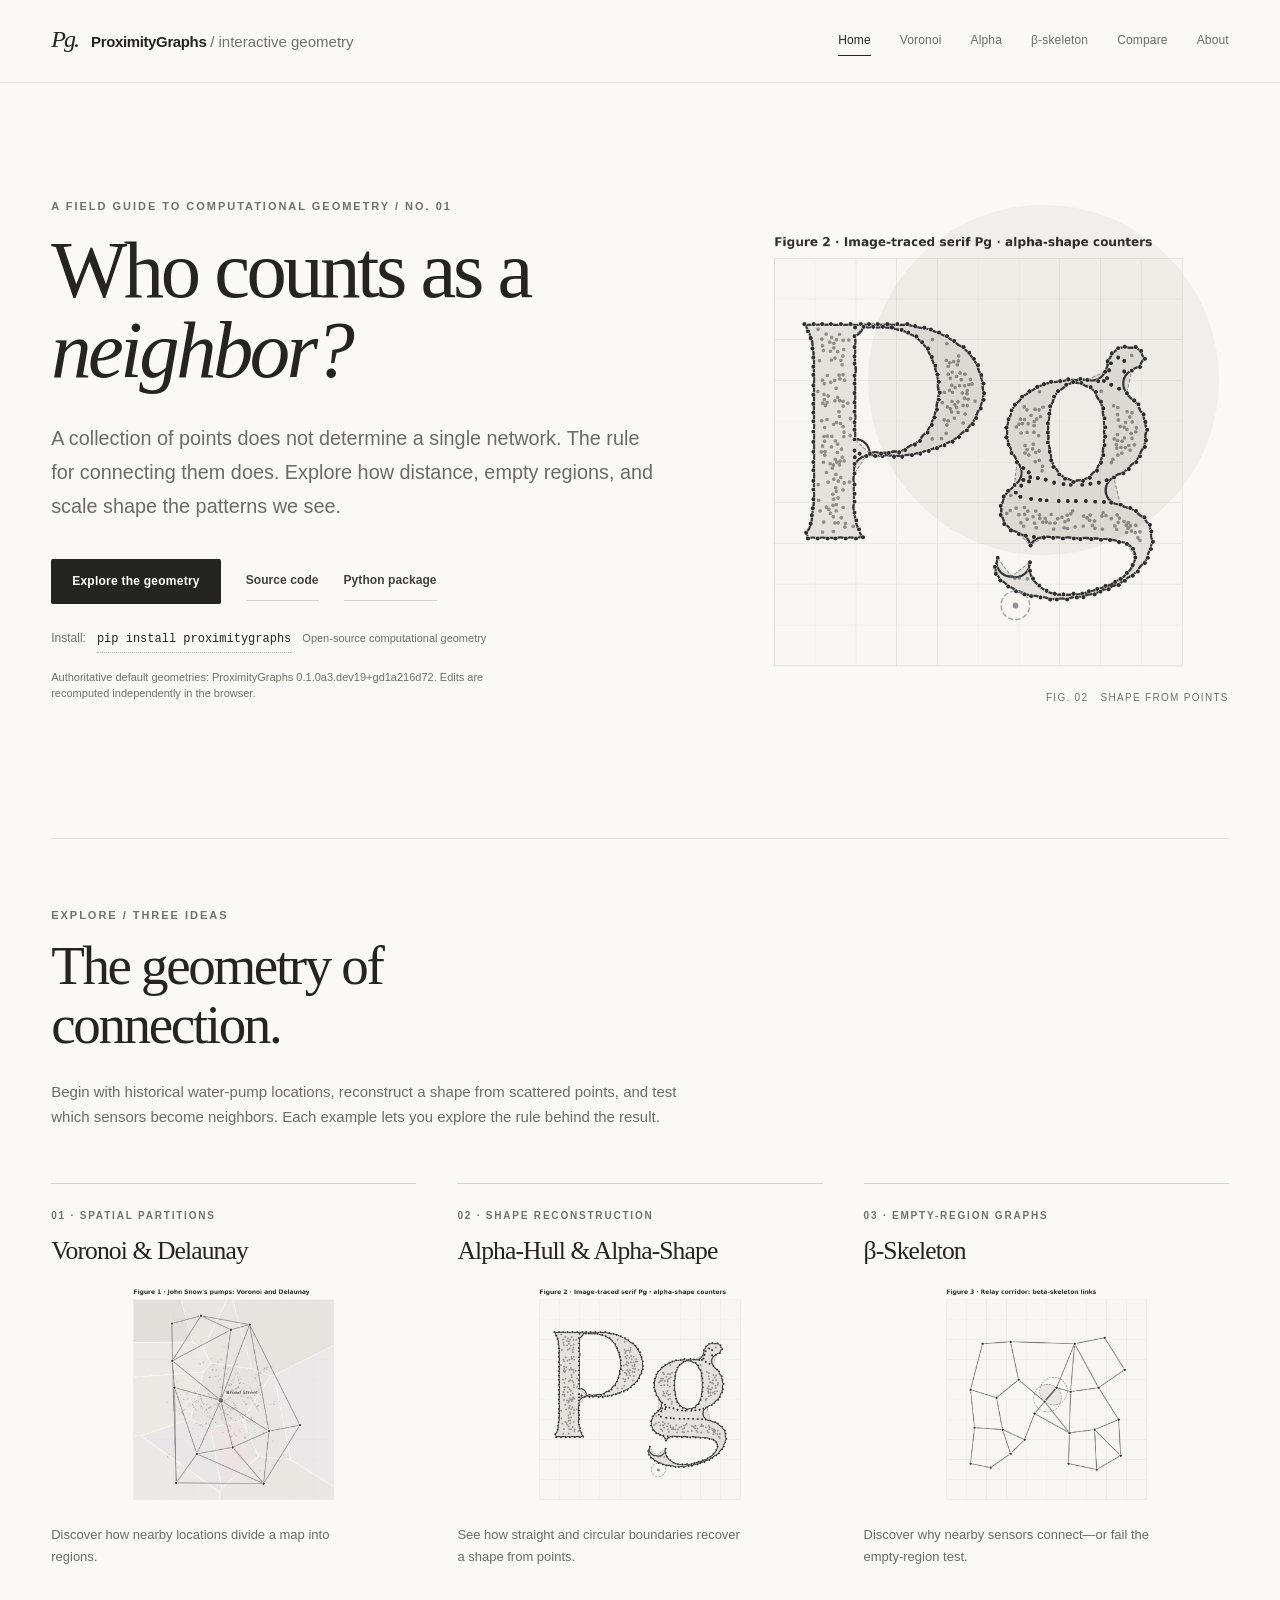
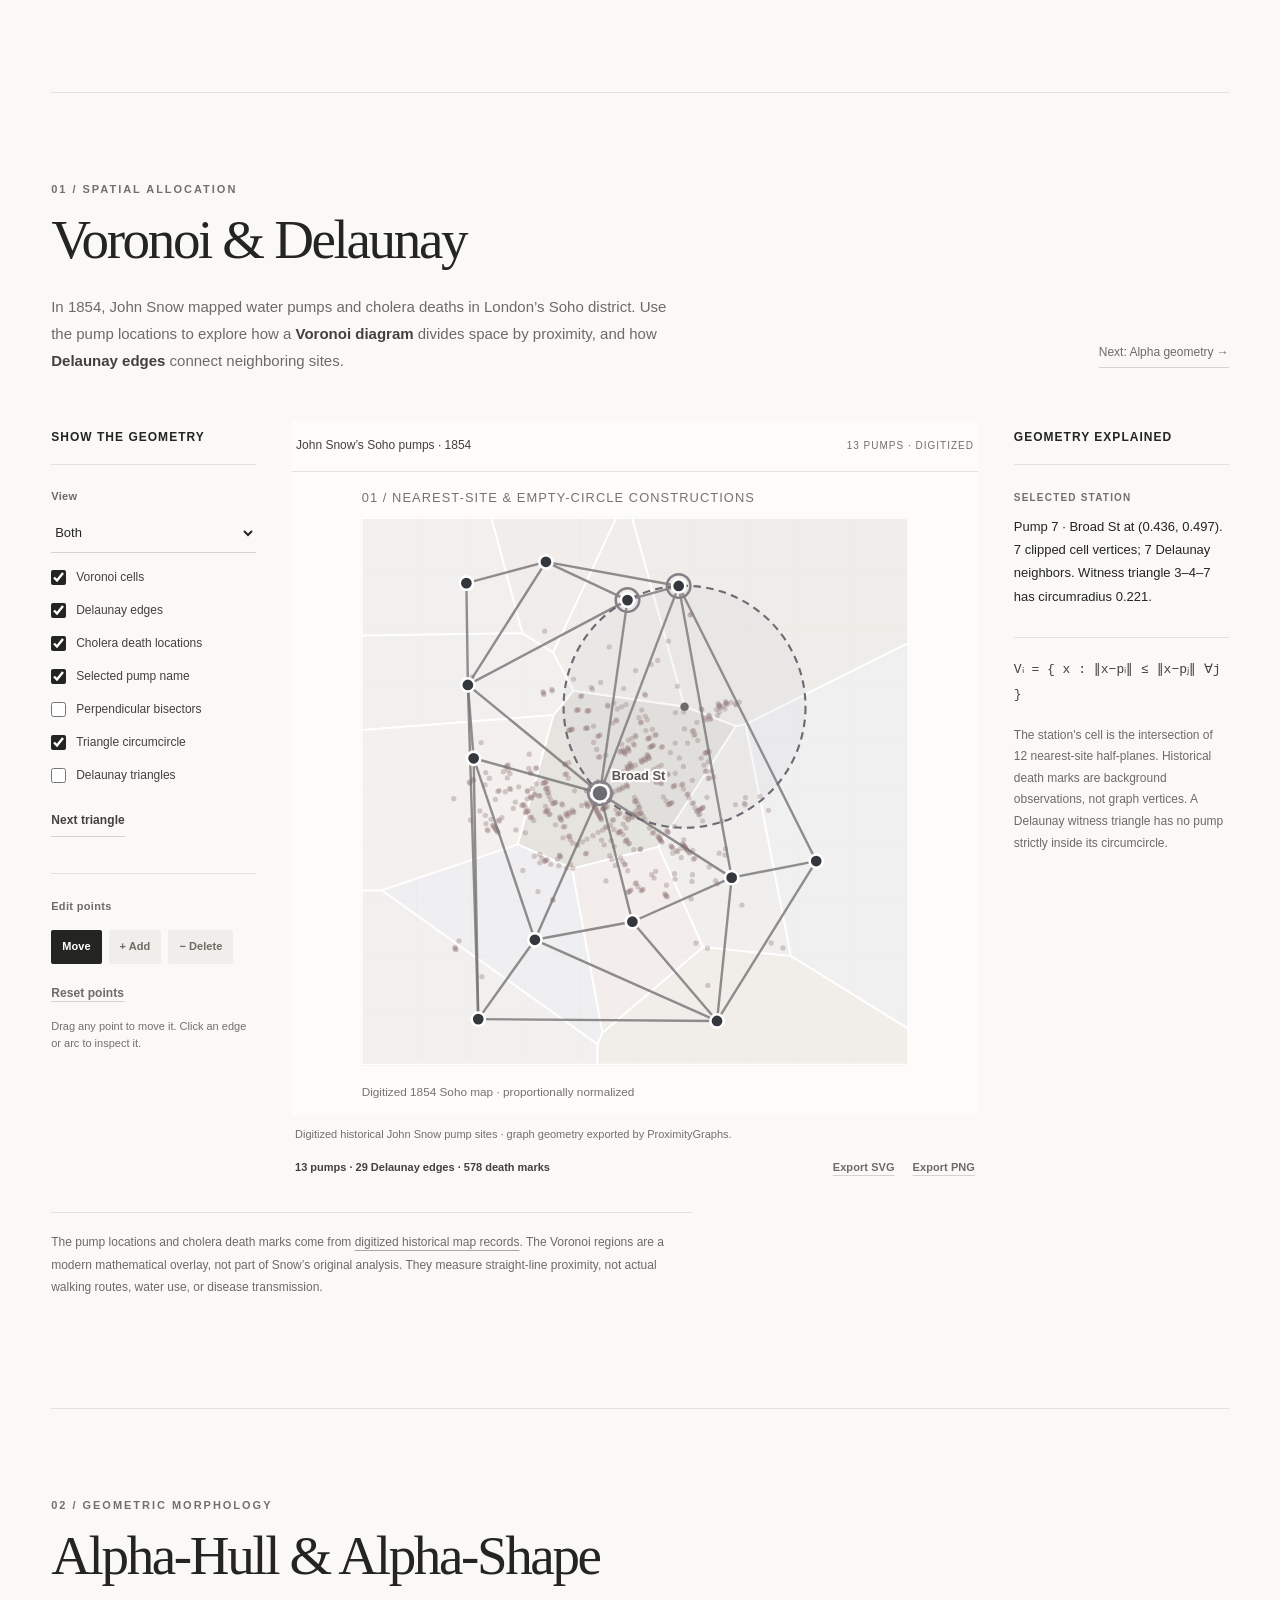
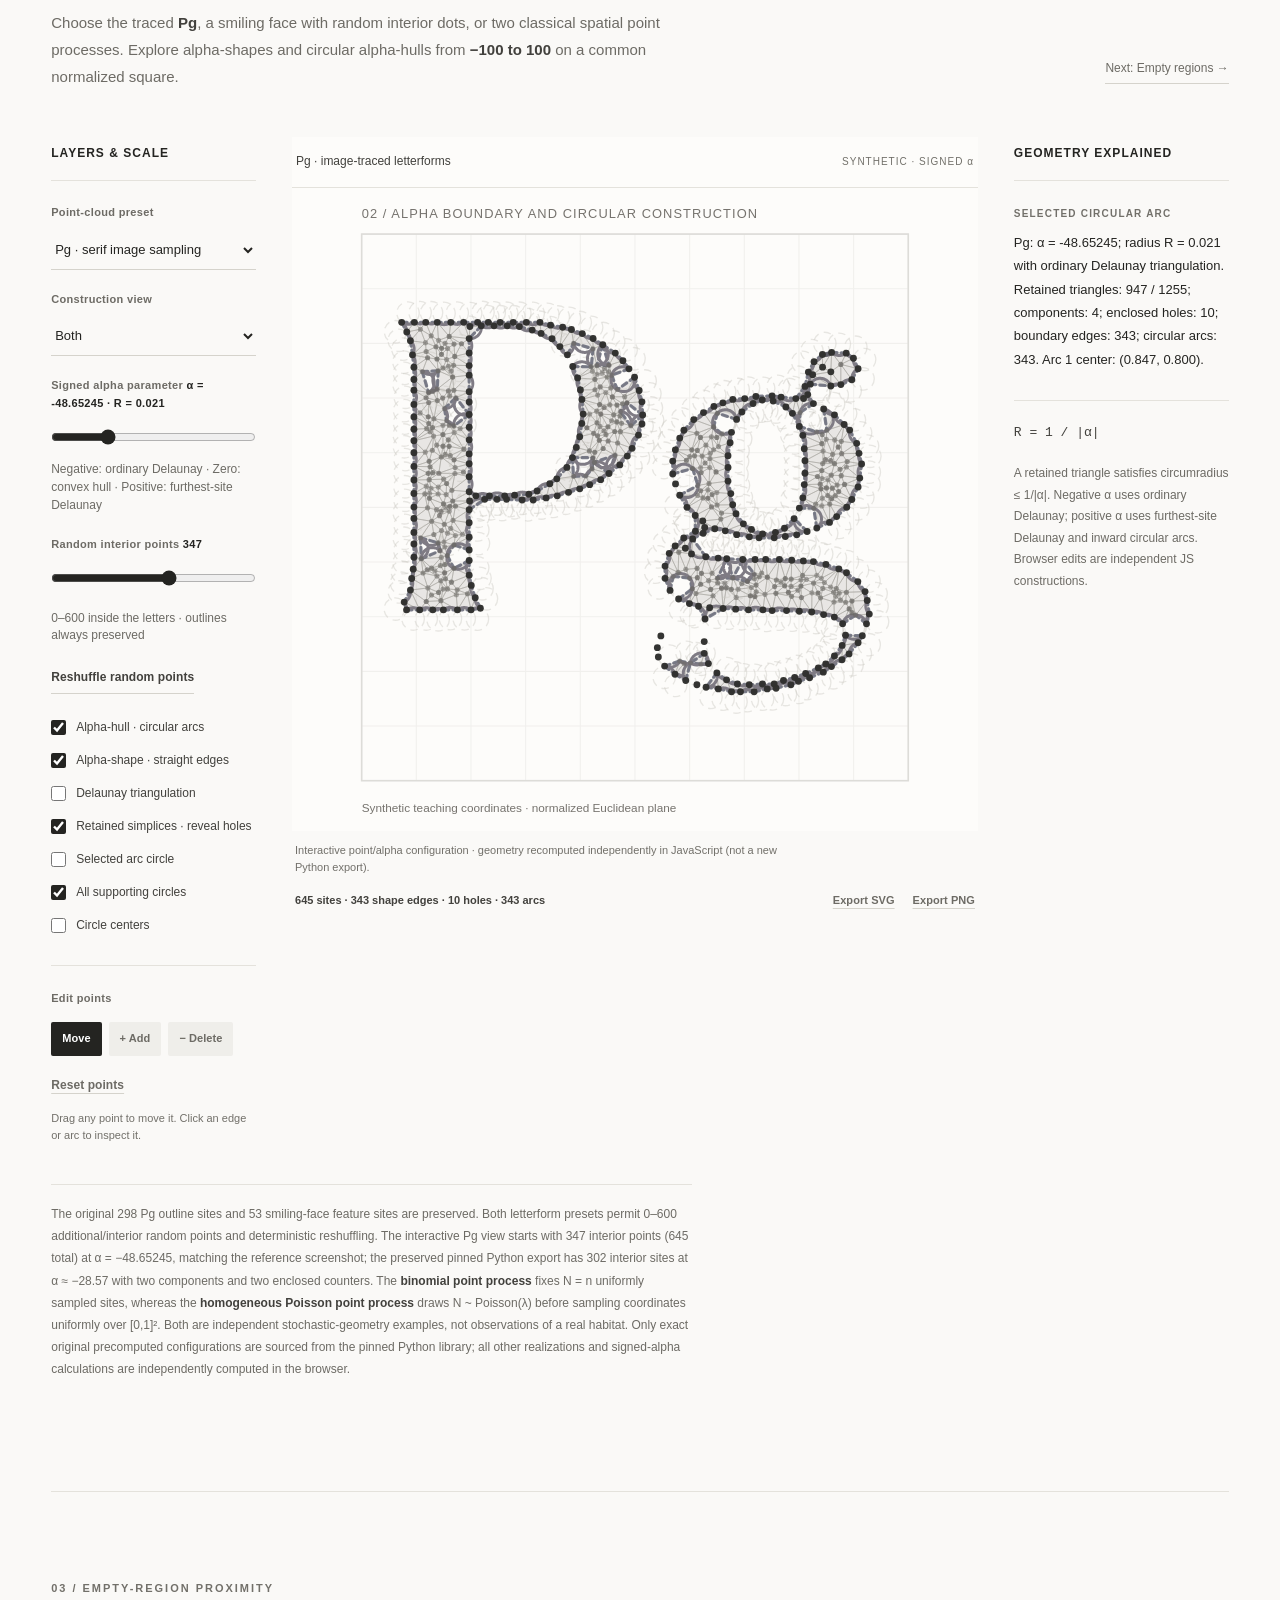
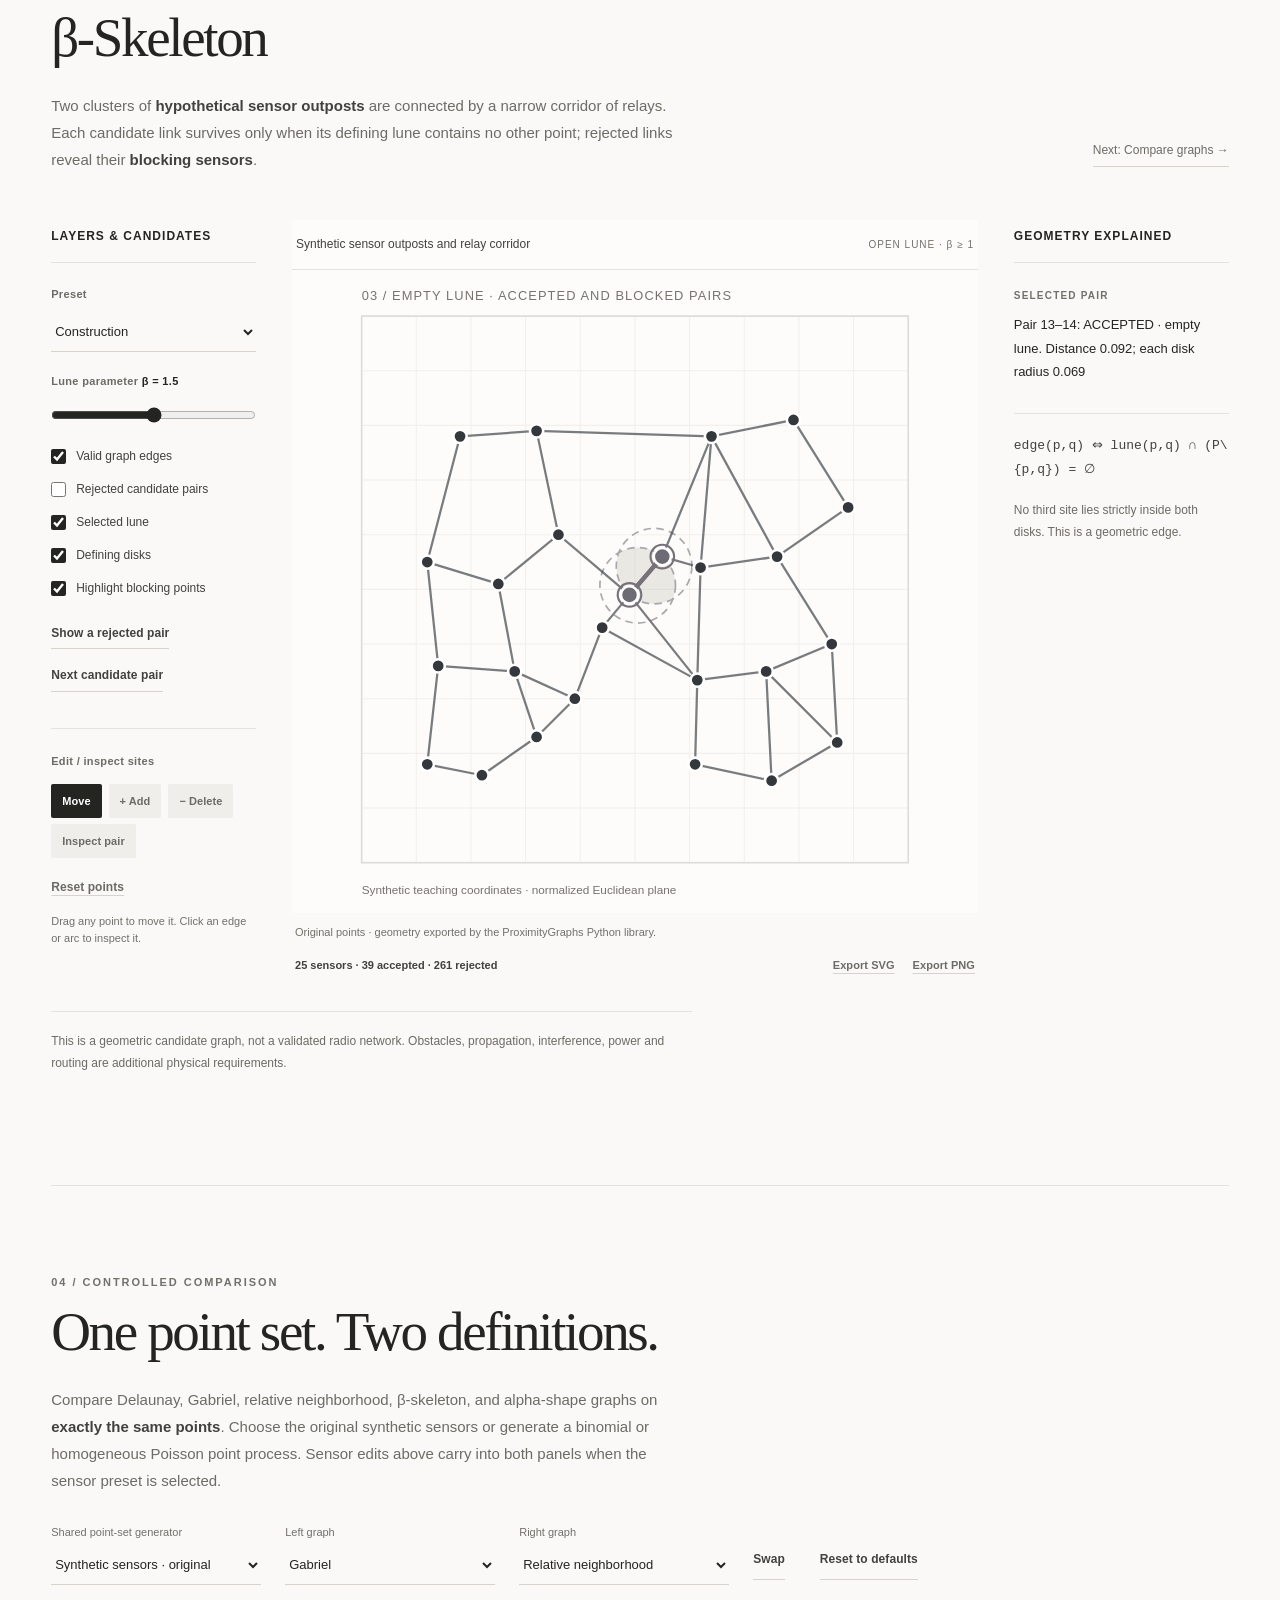
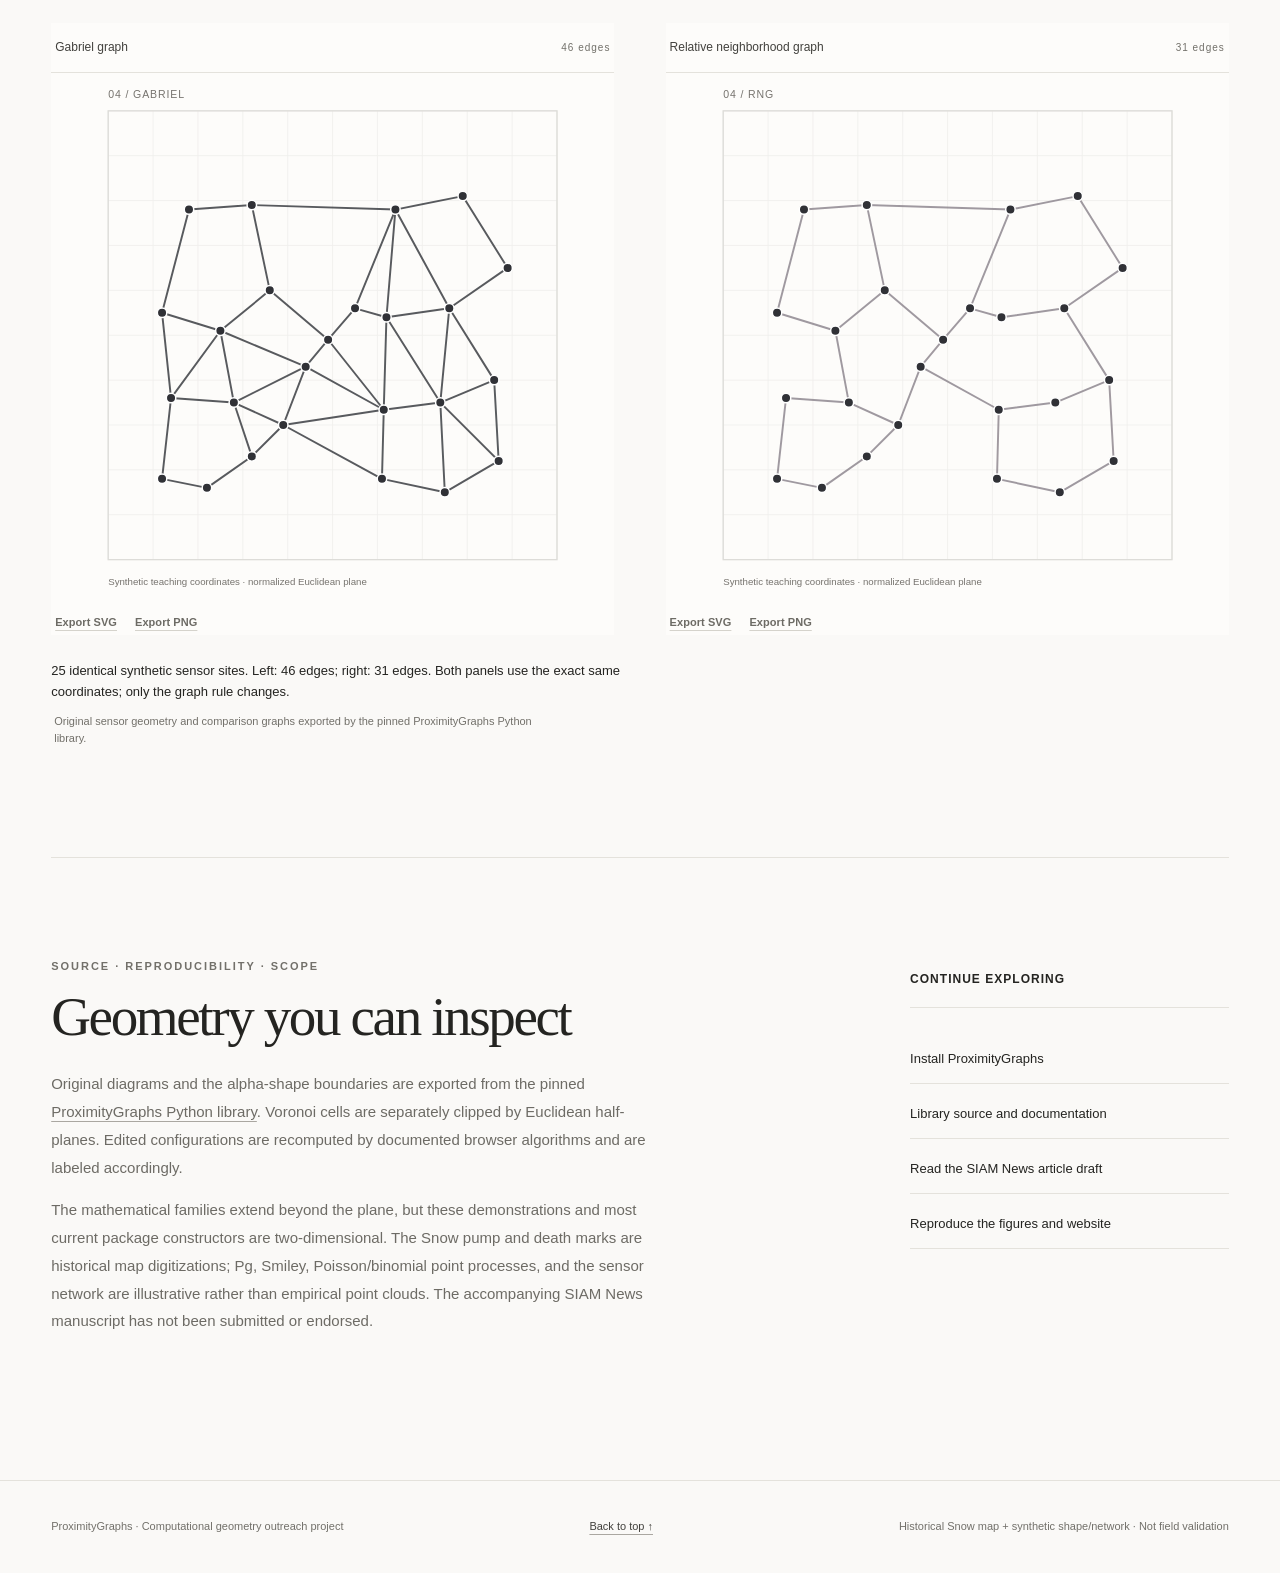
==== commit 9ae22ff1: "Edit homepage, exploration guide and historical Voronoi copy for publication" ====
--- a/site/index.html
+++ b/site/index.html
@@ -4,10 +4,10 @@
   <meta charset="utf-8">
   <meta name="viewport" content="width=device-width, initial-scale=1">
   <meta name="theme-color" content="#faf9f7">
-  <meta name="description" content="Interactive proximity graph laboratory: editable Voronoi and Delaunay diagrams, circular alpha-hulls, alpha-shapes, and beta-skeleton construction witnesses.">
+  <meta name="description" content="Explore Voronoi diagrams, alpha-shapes, alpha-hulls, and proximity graphs through interactive geometric constructions.">
   <meta property="og:type" content="website">
   <meta property="og:title" content="One Point Cloud, Many Graphs | ProximityGraphs Lab">
-  <meta property="og:description" content="Move points, inspect empty disks and blockers, compare alpha-shapes with alpha-hulls, and discover which geometric rules construct a graph.">
+  <meta property="og:description" content="Change the points and the rules to discover how geometric networks and boundaries take shape.">
   <meta property="og:url" content="https://heri-espino.github.io/proximitygraphs-siam-figures/">
   <title>ProximityGraphs Lab | Who Counts as a Neighbor?</title>
   <link rel="stylesheet" href="styles.css">
@@ -21,7 +21,7 @@
 <body>
   <header class="masthead">
     <div class="wrap masthead-inner">
-      <a class="brand" href="#top"><span class="mark" aria-hidden="true">Pg.</span><span>ProximityGraphs <span class="muted">/ field notes</span></span></a>
+      <a class="brand" href="#top"><span class="mark" aria-hidden="true">Pg.</span><span>ProximityGraphs <span class="muted">/ interactive geometry</span></span></a>
       <nav aria-label="Sections">
         <a href="#top">Home</a><a href="#water">Voronoi</a><a href="#habitat">Alpha</a>
         <a href="#sensors">β-skeleton</a><a href="#compare">Compare</a><a href="#about">About</a>
@@ -33,43 +33,43 @@
       <div class="hero-copy">
         <p class="eyebrow">A FIELD GUIDE TO COMPUTATIONAL GEOMETRY <span aria-hidden="true">/</span> NO. 01</p>
         <h1 id="page-title">Who counts as a <em>neighbor?</em></h1>
-        <p class="lead">The same points can form different graphs and boundaries. Change the points or the geometric rule, then inspect <em>why</em> each edge, cell, or circular arc exists.</p>
+        <p class="lead">A collection of points does not determine a single network. The rule for connecting them does. Explore how distance, empty regions, and scale shape the patterns we see.</p>
         <div class="hero-actions">
-          <a class="button primary" href="#explore">Explore the mathematics</a>
+          <a class="button primary" href="#explore">Explore the geometry</a>
           <a class="button" href="https://github.com/ProximityGraphs/ProximityGraphs" target="_blank" rel="noopener noreferrer">Source code</a>
           <a class="button" href="https://pypi.org/project/proximitygraphs/" target="_blank" rel="noopener noreferrer">Python package</a>
         </div>
-        <p class="install-hint">Install: <code>pip install proximitygraphs</code><span>MIT-licensed research software</span></p>
-        <p class="source" id="source-status" role="status">Loading authoritative ProximityGraphs data…</p>
+        <p class="install-hint">Install: <code>pip install proximitygraphs</code><span>Open-source computational geometry</span></p>
+        <p class="source" id="source-status" role="status">Preparing the interactive figures…</p>
       </div>
       <div class="hero-visual">
-        <img src="assets/figure02-habitat.png" width="760" height="640" alt="Serif Pg letterforms sampled as contour-first dots, with two genuine alpha-shape counters">
-        <span>FIG. 02 &nbsp; A GEOMETRY OF NEIGHBORHOODS</span>
+        <img src="assets/figure02-habitat.png" width="760" height="640" alt="Dotted Pg letterform with straight and curved geometric boundaries">
+        <span>FIG. 02 &nbsp; SHAPE FROM POINTS</span>
       </div>
     </section>
 
     <section id="explore" class="directory" aria-labelledby="explore-title">
-      <div class="section-kicker">INDEX / THREE CONSTRUCTIONS</div>
-      <h2 id="explore-title">Three ways to see a point cloud.</h2>
-      <p class="section-intro">Each experiment has editable points and an interactive construction inspector. The Voronoi example uses <strong>digitized historical John Snow locations</strong>; the smiley and relay network are synthetic.</p>
+      <div class="section-kicker">EXPLORE / THREE IDEAS</div>
+      <h2 id="explore-title">The geometry of connection.</h2>
+      <p class="section-intro">Begin with historical water-pump locations, reconstruct a shape from scattered points, and test which sensors become neighbors. Each example lets you explore the rule behind the result.</p>
       <div class="chapter-grid">
         <a class="chapter-card" href="#water">
-          <img loading="lazy" src="assets/figure01-water.png" alt="John Snow historical pump locations, cholera death marks, Voronoi cells and Delaunay adjacency">
+          <img loading="lazy" src="assets/figure01-water.png" alt="Historical Soho water-pump locations and cholera death marks overlaid with Voronoi regions">
           <span class="chapter-meta">01 · SPATIAL PARTITIONS</span>
           <strong>Voronoi &amp; Delaunay</strong>
-          <span>John Snow’s 1854 pump locations, cholera deaths, and nearest-site boundaries.</span>
+          <span>Discover how nearby locations divide a map into regions.</span>
         </a>
         <a class="chapter-card" href="#habitat">
-          <img loading="lazy" src="assets/figure02-habitat.png" alt="Image-traced serif Pg in dotted contours with curved alpha-hull and two holes">
+          <img loading="lazy" src="assets/figure02-habitat.png" alt="Dotted Pg letterform with an alpha-shape and a curved alpha-hull">
           <span class="chapter-meta">02 · SHAPE RECONSTRUCTION</span>
           <strong>Alpha-Hull &amp; Alpha-Shape</strong>
-          <span>Type from a real reference: outline dots, stippled strokes, two enclosed counters.</span>
+          <span>See how straight and circular boundaries recover a shape from points.</span>
         </a>
         <a class="chapter-card" href="#sensors">
-          <img loading="lazy" src="assets/figure03-sensors.png" alt="Synthetic beta-skeleton and empty lune">
+          <img loading="lazy" src="assets/figure03-sensors.png" alt="Illustrative sensor network with a beta-skeleton and empty-lune construction">
           <span class="chapter-meta">03 · EMPTY-REGION GRAPHS</span>
           <strong>β-Skeleton</strong>
-          <span>A relay corridor links two sensor clusters; inspect edge blockers.</span>
+          <span>Discover why nearby sensors connect—or fail the empty-region test.</span>
         </a>
       </div>
     </section>
@@ -78,30 +78,30 @@
       <div class="section-kicker">01 / Spatial allocation</div>
       <div class="section-heading">
         <div><h2 id="water-title">Voronoi &amp; Delaunay</h2>
-          <p class="intro">Explore <strong>John Snow’s historical Soho water pumps</strong> and the locations of cholera deaths. The pumps define Voronoi service areas; the deaths are contextual observations, never graph vertices. Reveal bisectors, triangles, and empty circumcircles.</p></div>
+          <p class="intro">In 1854, John Snow mapped water pumps and cholera deaths in London’s Soho district. Use the pump locations to explore how a <strong>Voronoi diagram</strong> divides space by proximity, and how <strong>Delaunay edges</strong> connect neighboring sites.</p></div>
         <a class="section-next" href="#habitat">Next: Alpha geometry →</a>
       </div>
       <div class="studio">
         <aside class="studio-panel" aria-label="Voronoi controls">
-          <h3>Display &amp; construction</h3>
-          <label class="control-label" for="water-view">Preset</label>
+          <h3>Show the geometry</h3>
+          <label class="control-label" for="water-view">View</label>
           <select id="water-view" class="control-select"><option value="final">Final geometry</option><option value="construction">Construction</option><option value="both" selected>Both</option></select>
           <label class="toggle"><input id="water-cells" type="checkbox" checked> Voronoi cells</label>
           <label class="toggle"><input id="water-dual" type="checkbox" checked> Delaunay edges</label>
-          <label class="toggle"><input id="water-deaths" type="checkbox" checked> Historical cholera death marks</label>
+          <label class="toggle"><input id="water-deaths" type="checkbox" checked> Cholera death locations</label>
           <label class="toggle"><input id="water-pump-label" type="checkbox" checked> Selected pump name</label>
-          <label class="toggle"><input id="water-bisectors" type="checkbox"> Selected-site bisectors</label>
+          <label class="toggle"><input id="water-bisectors" type="checkbox"> Perpendicular bisectors</label>
           <label class="toggle"><input id="water-circumcircle" type="checkbox" checked> Triangle circumcircle</label>
           <label class="toggle"><input id="water-triangles" type="checkbox"> Delaunay triangles</label>
           <button id="water-next-triangle" type="button" class="utility">Next triangle</button>
           <div class="panel-divider"></div>
-          <div class="point-toolbar" role="group" aria-label="Edit water points">
+          <div class="point-toolbar" role="group" aria-label="Edit water-pump sites">
             <span class="point-toolbar-label">Edit points</span>
             <button type="button" class="tool-mode" data-editor-scene="water" data-mode="move" aria-pressed="true">Move</button>
             <button type="button" class="tool-mode" data-editor-scene="water" data-mode="add" aria-pressed="false">+ Add</button>
             <button type="button" class="tool-mode" data-editor-scene="water" data-mode="delete" aria-pressed="false">− Delete</button>
             <button type="button" class="reset-points" data-editor-reset="water">Reset points</button>
-            <span id="water-edit-help" class="point-help" aria-live="polite">Drag a station to move it.</span>
+            <span id="water-edit-help" class="point-help" aria-live="polite">Drag a pump to change the diagram.</span>
           </div>
         </aside>
         <div class="studio-main">
@@ -109,18 +109,18 @@
             <div class="chart-top"><span>John Snow’s Soho pumps · 1854</span><span>13 PUMPS · DIGITIZED</span></div>
             <svg id="water-plot" role="img" aria-label="Interactive Voronoi cells, bisectors, Delaunay triangles and circumcircles" viewBox="0 0 640 600"></svg>
           </div>
-          <p id="water-edit-source" class="geometry-source">Loading original point set.</p>
+          <p id="water-edit-source" class="geometry-source">Loading points…</p>
           <div class="figure-actions"><span id="water-stat" class="stat" aria-live="polite"></span><button type="button" class="export" data-export="water-plot">Export SVG</button><button type="button" class="export" data-png="water-plot">Export PNG</button></div>
         </div>
         <aside class="studio-panel insight" aria-label="Voronoi computation details">
-          <h3>Computation inspector</h3>
+          <h3>Geometry explained</h3>
           <p class="insight-label">Selected station</p>
-          <p id="water-details" class="insight-result" aria-live="polite">Select a point to inspect its nearest-site cell.</p>
+          <p id="water-details" class="insight-result" aria-live="polite">Choose a pump to examine its Voronoi region.</p>
           <p class="formula">Vᵢ = { x : ‖x−pᵢ‖ ≤ ‖x−pⱼ‖ ∀j }</p>
-          <p class="insight-note" id="water-note">Every cell is the intersection of nearest-site half-planes.</p>
-        </aside>
-      </div>
-      <p class="context"><strong>Historically sourced coordinates:</strong> 13 water-pump locations and 578 individual cholera death marks from the digitized <a href="https://vincentarelbundock.github.io/Rdatasets/doc/HistData/Snow.pumps.html" target="_blank" rel="noopener noreferrer">HistData John Snow collection</a>. The same uniform scaling preserves the original map proportions. Stacked death marks reproduce historical map conventions; this is not a modern georeferenced GIS survey. The Voronoi diagram is a contemporary mathematical illustration, <strong>not a procedure Snow computed</strong>. Straight-line distance differs from street-network access and does not establish causation.</p>
+          <p class="insight-note" id="water-note">A Voronoi region contains the locations closer to its pump than to any other.</p>
+        </aside>
+      </div>
+      <p class="context">The pump locations and cholera death marks come from <a href="https://vincentarelbundock.github.io/Rdatasets/doc/HistData/Snow.pumps.html" target="_blank" rel="noopener noreferrer">digitized historical map records</a>. The Voronoi regions are a modern mathematical overlay, not part of Snow’s original analysis. They measure straight-line proximity, not actual walking routes, water use, or disease transmission.</p>
     </section>
 
     <section id="habitat" class="exhibit" aria-labelledby="habitat-title">
@@ -195,11 +195,11 @@
             <div class="chart-top"><span id="alpha-preset-title">Pg · image-traced serif and swash</span><span>SYNTHETIC · SIGNED α</span></div>
             <svg id="habitat-plot" role="img" aria-label="Interactive circular alpha-hull, straight alpha-shape, Delaunay simplices and supporting circles" viewBox="0 0 640 600"></svg>
           </div>
-          <p id="habitat-edit-source" class="geometry-source">Loading original point set.</p>
+          <p id="habitat-edit-source" class="geometry-source">Loading points…</p>
           <div class="figure-actions"><span id="habitat-stat" class="stat" aria-live="polite"></span><button type="button" class="export" data-export="habitat-plot">Export SVG</button><button type="button" class="export" data-png="habitat-plot">Export PNG</button></div>
         </div>
         <aside class="studio-panel insight" aria-label="Alpha construction details">
-          <h3>Computation inspector</h3>
+          <h3>Geometry explained</h3>
           <p class="insight-label">Selected circular arc</p>
           <p id="habitat-details" class="insight-result" aria-live="polite">Select an arc to inspect its radius and supporting circle.</p>
           <p class="formula">R = 1 / |α|</p>
@@ -246,11 +246,11 @@
             <div class="chart-top"><span>Synthetic sensor outposts and relay corridor</span><span>OPEN LUNE · β ≥ 1</span></div>
             <svg id="sensors-plot" role="img" aria-label="Interactive beta-skeleton with candidate valid and rejected pairs and their lune blockers" viewBox="0 0 640 600"></svg>
           </div>
-          <p id="sensors-edit-source" class="geometry-source">Loading original point set.</p>
+          <p id="sensors-edit-source" class="geometry-source">Loading points…</p>
           <div class="figure-actions"><span id="sensors-stat" class="stat" aria-live="polite"></span><button type="button" class="export" data-export="sensors-plot">Export SVG</button><button type="button" class="export" data-png="sensors-plot">Export PNG</button></div>
         </div>
         <aside class="studio-panel insight" aria-label="Beta-skeleton computation details">
-          <h3>Computation inspector</h3>
+          <h3>Geometry explained</h3>
           <p class="insight-label">Selected pair</p>
           <p id="sensors-details" class="insight-result" aria-live="polite">Select a candidate to inspect its empty-region test.</p>
           <p class="formula">edge(p,q) ⇔ lune(p,q) ∩ (P\{p,q}) = ∅</p>
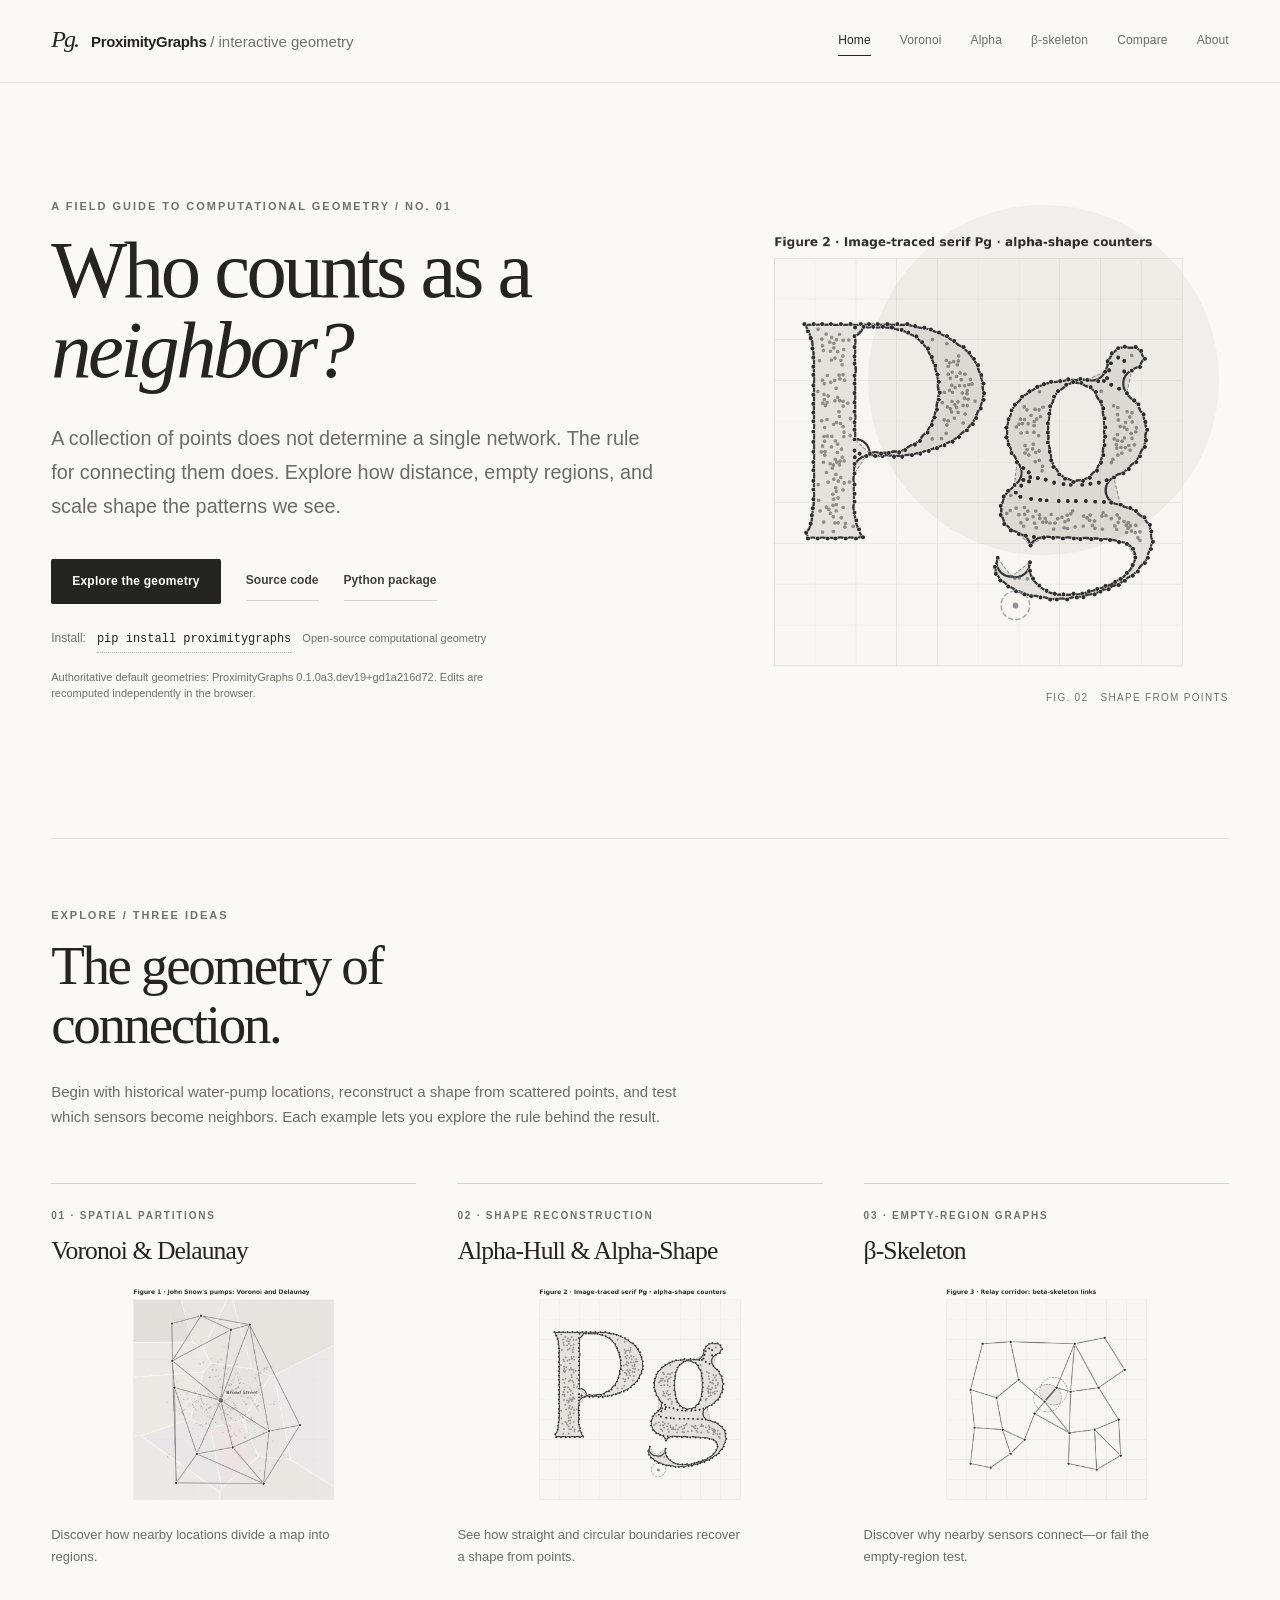
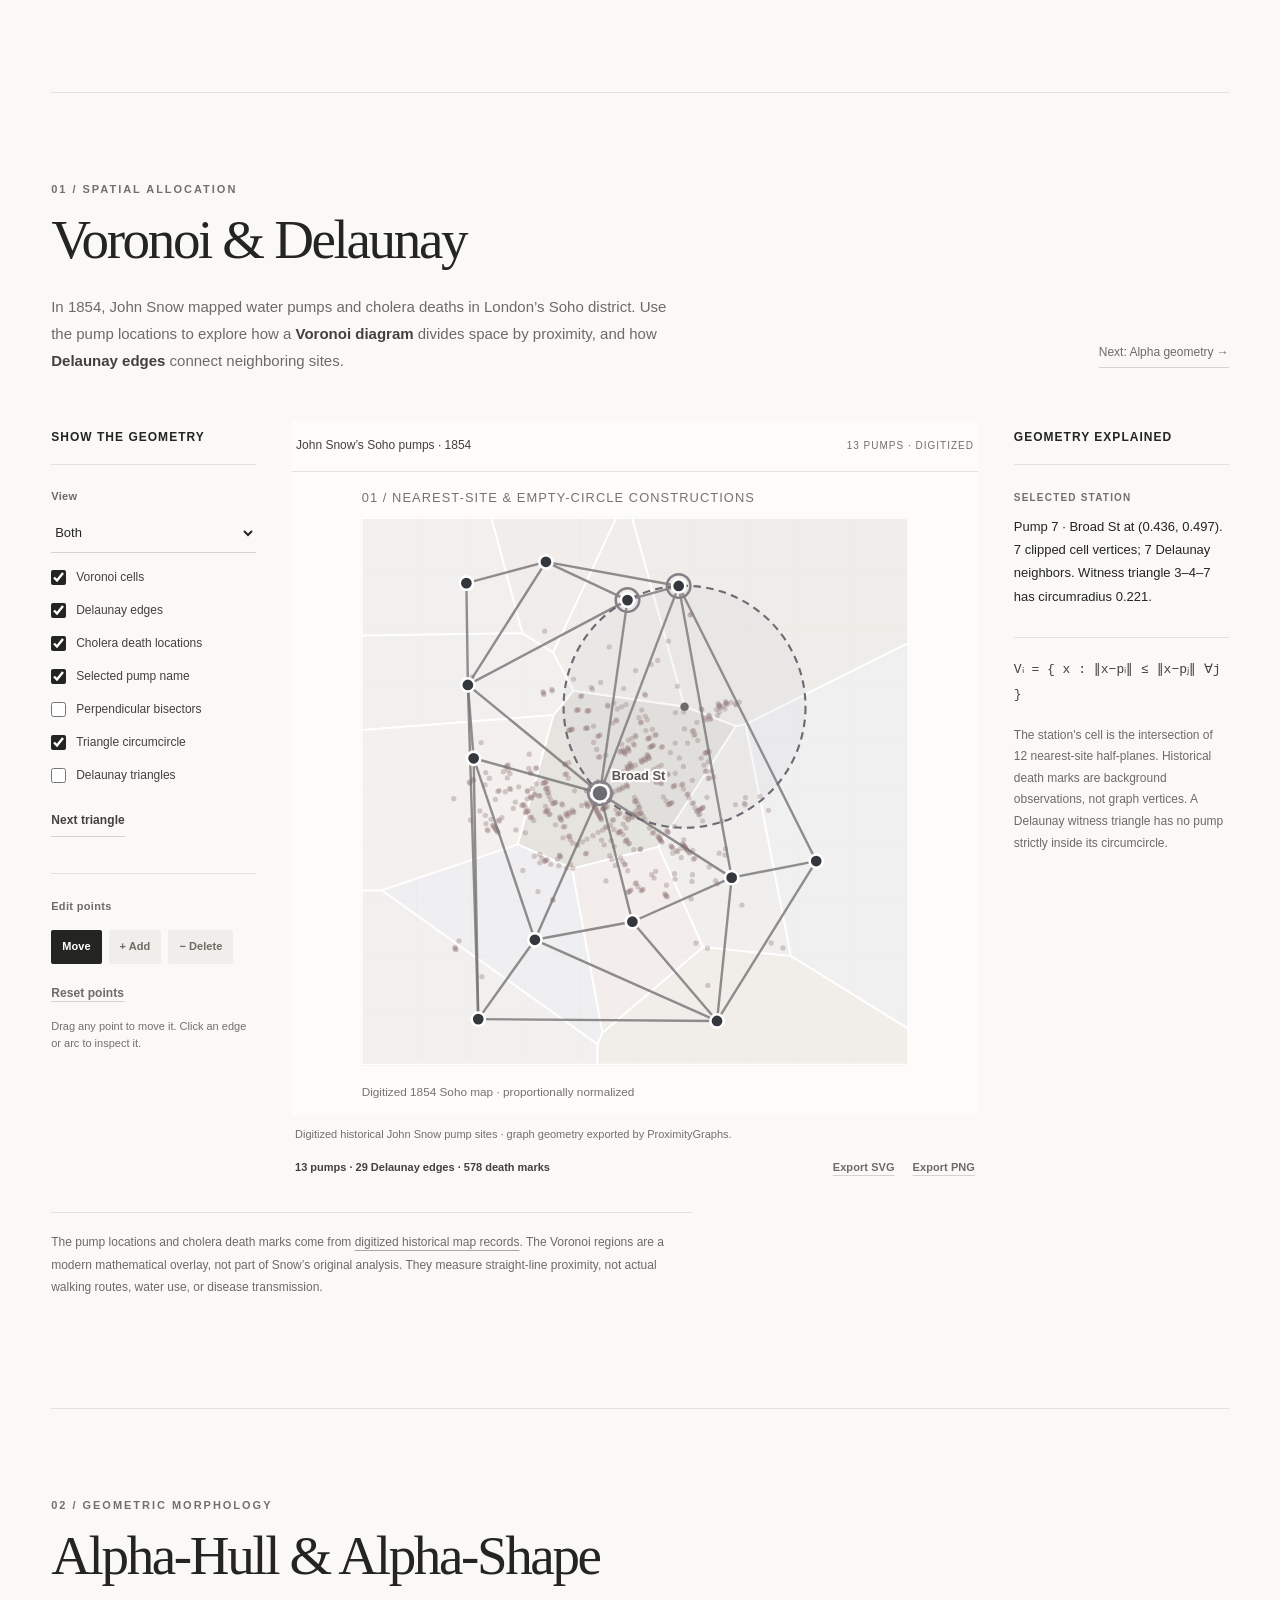
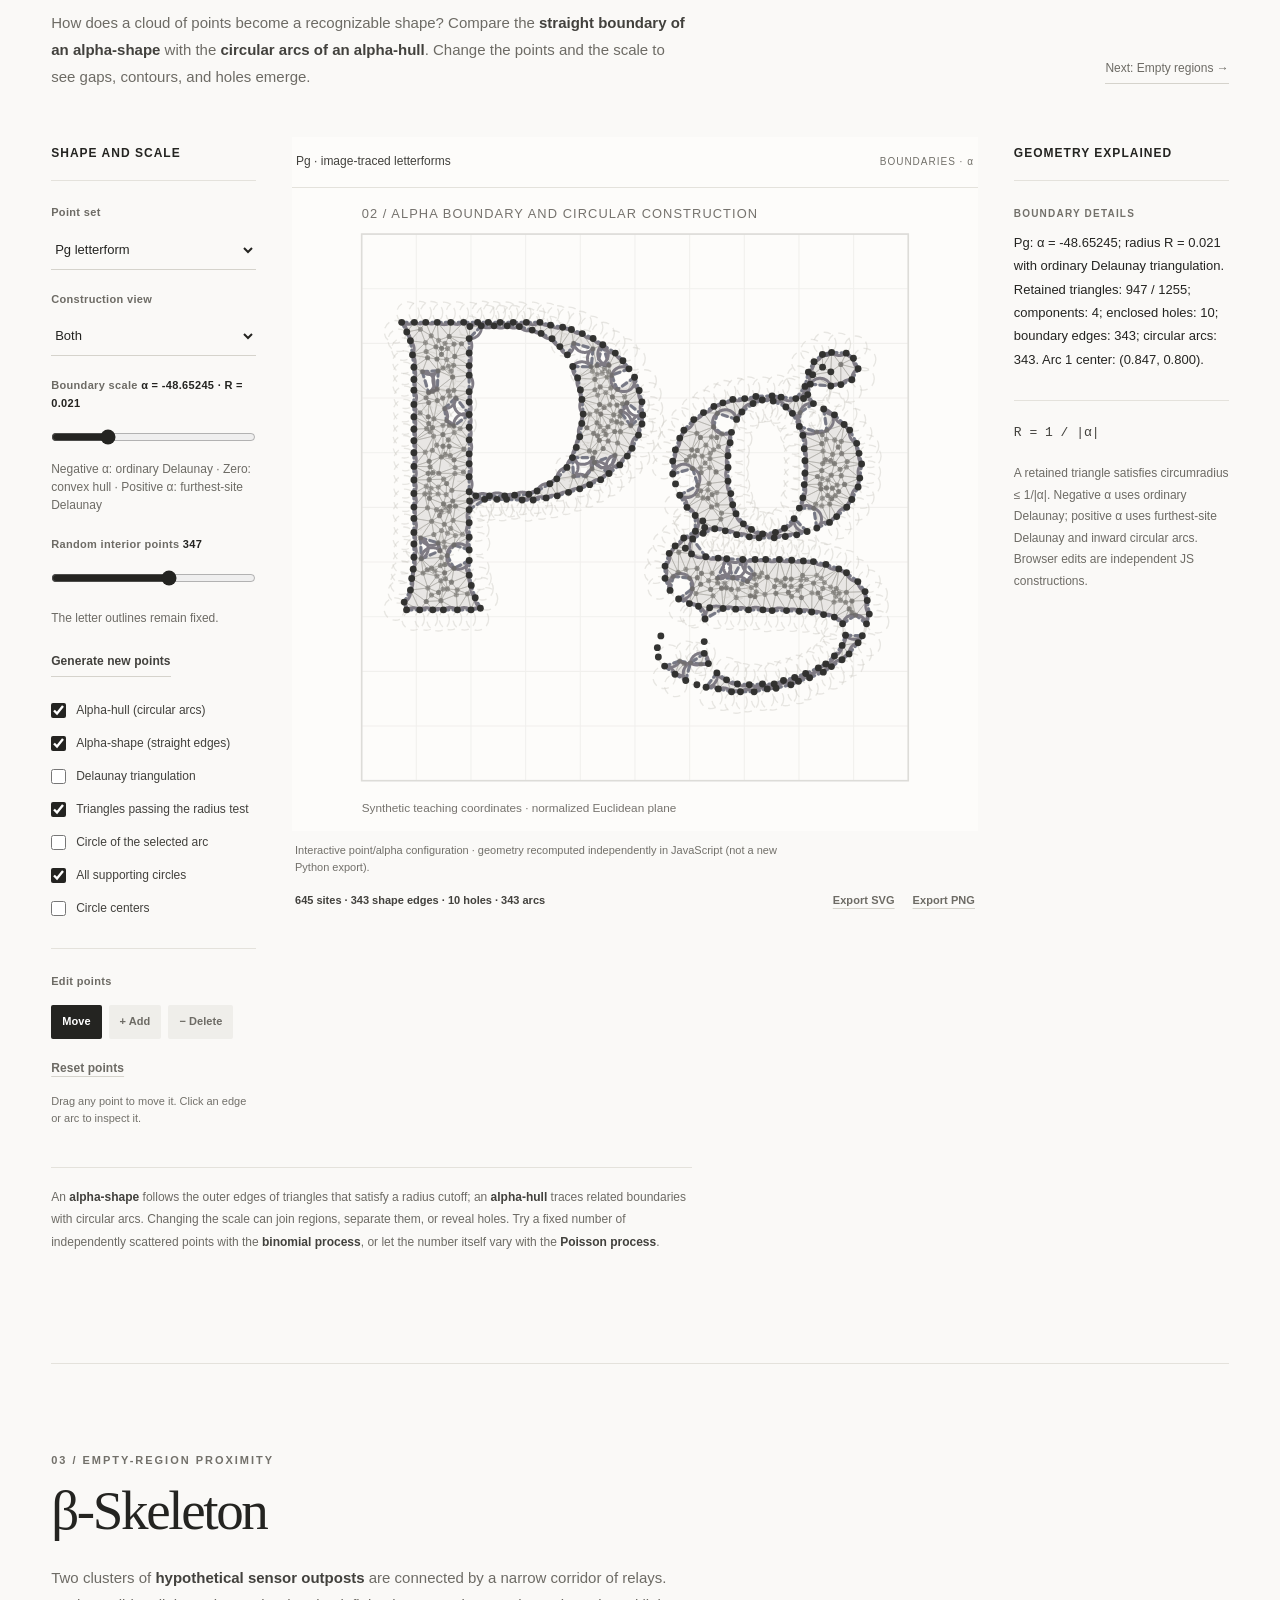
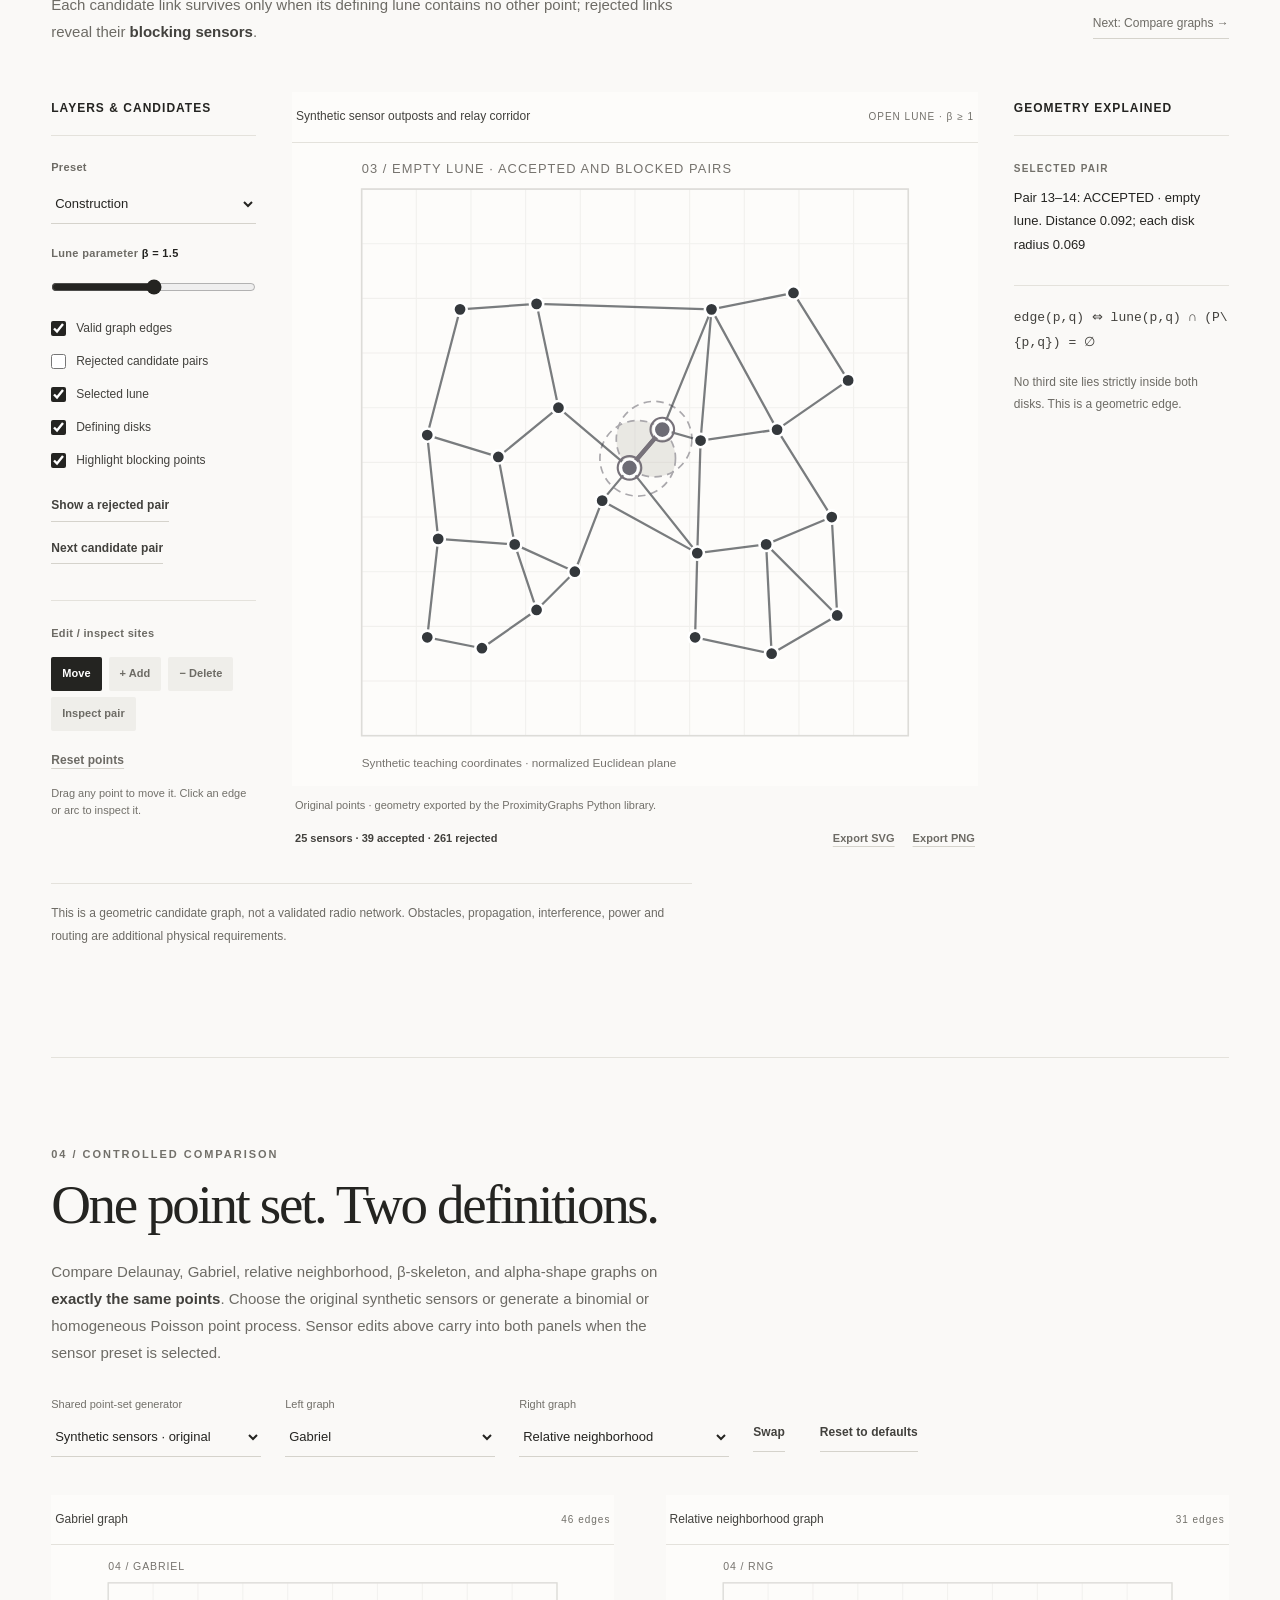
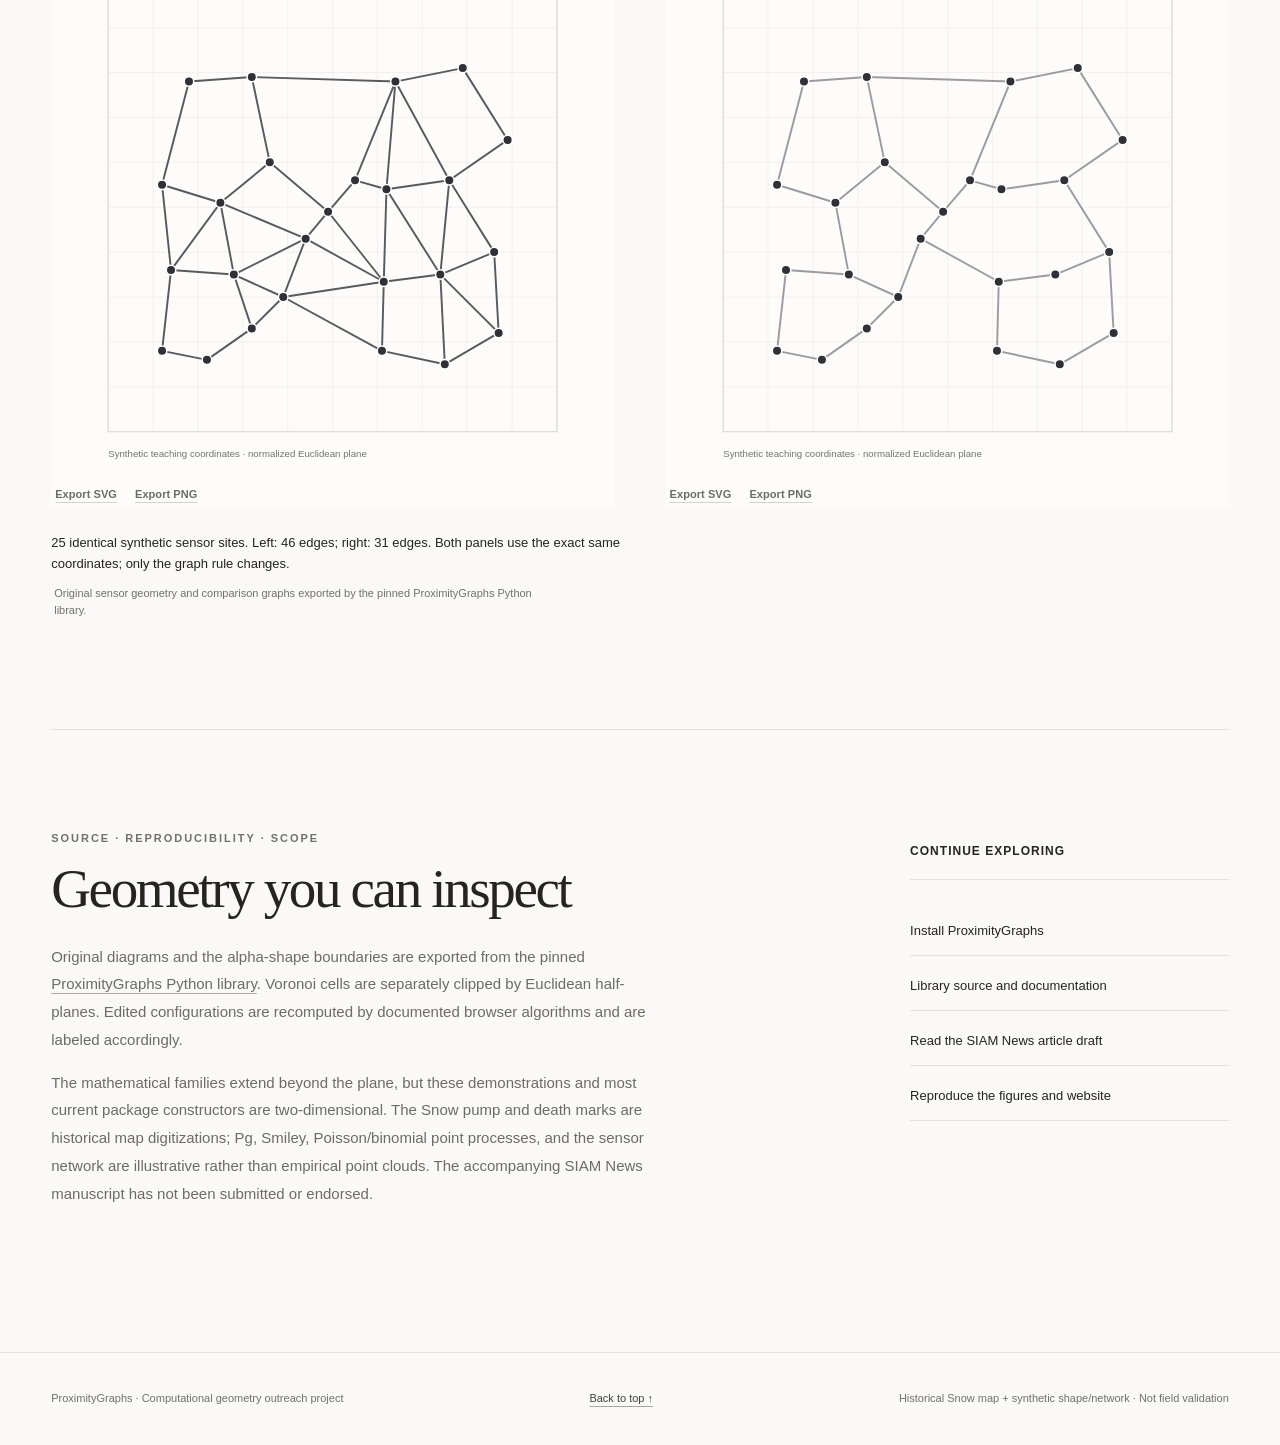
==== commit 7ba1db06: "Replace technical draft phrasing in alpha geometry with polished scientific explanation" ====
--- a/site/index.html
+++ b/site/index.html
@@ -127,72 +127,72 @@
       <div class="section-kicker">02 / Geometric morphology</div>
       <div class="section-heading">
         <div><h2 id="habitat-title">Alpha-Hull &amp; Alpha-Shape</h2>
-          <p class="intro">Choose the traced <strong>Pg</strong>, a smiling face with random interior dots, or two classical spatial point processes. Explore alpha-shapes and circular alpha-hulls from <strong>−100 to 100</strong> on a common normalized square.</p></div>
+          <p class="intro">How does a cloud of points become a recognizable shape? Compare the <strong>straight boundary of an alpha-shape</strong> with the <strong>circular arcs of an alpha-hull</strong>. Change the points and the scale to see gaps, contours, and holes emerge.</p></div>
         <a class="section-next" href="#sensors">Next: Empty regions →</a>
       </div>
       <div class="studio">
         <aside class="studio-panel" aria-label="Alpha-shape and alpha-hull controls">
-          <h3>Layers &amp; scale</h3>
-          <label class="control-label" for="alpha-point-set">Point-cloud preset</label>
+          <h3>Shape and scale</h3>
+          <label class="control-label" for="alpha-point-set">Point set</label>
           <select id="alpha-point-set" class="control-select">
-            <optgroup label="Illustrated point clouds">
-              <option value="pg" selected>Pg · serif image sampling</option>
-              <option value="smiley">Smiling face · random interior</option>
+            <optgroup label="Shapes">
+              <option value="pg" selected>Pg letterform</option>
+              <option value="smiley">Smiling face</option>
             </optgroup>
-            <optgroup label="Stochastic point processes">
-              <option value="poisson">Poisson point process</option>
-              <option value="binomial">Binomial point process</option>
+            <optgroup label="Random point patterns">
+              <option value="poisson">Poisson process</option>
+              <option value="binomial">Binomial process</option>
             </optgroup>
           </select>
           <label class="control-label" for="alpha-view">Construction view</label>
           <select id="alpha-view" class="control-select"><option value="final">Final comparison</option><option value="construction">Construction</option><option value="both" selected>Both</option></select>
-          <label class="control-label" for="alpha-slider">Signed alpha parameter <strong id="alpha-value">α = -48.65245 · R = 0.021</strong></label>
+          <label class="control-label" for="alpha-slider">Boundary scale <strong id="alpha-value">α = -48.65245 · R = 0.021</strong></label>
           <input id="alpha-slider" type="range" min="-100" max="100" step="any"
                  value="-48.65245" aria-label="Alpha parameter from minus 100 to plus 100, including zero">
-          <p class="density-hint">Negative: ordinary Delaunay · Zero: convex hull · Positive: furthest-site Delaunay</p>
+          <p class="density-hint">Negative α: ordinary Delaunay · Zero: convex hull · Positive α: furthest-site Delaunay</p>
           <div id="pg-density-controls" class="pg-density-controls">
             <label class="control-label" for="pg-interior-slider">Random interior points <strong id="pg-interior-count" aria-live="polite">347</strong></label>
             <input id="pg-interior-slider" type="range" min="0" max="600" step="1" value="347"
                    aria-label="Number of randomly placed interior points in the Pg glyphs">
-            <p class="density-hint">0–600 inside the letters · outlines always preserved</p>
-            <button type="button" class="utility" id="pg-reshuffle">Reshuffle random points</button>
+            <p class="density-hint">The letter outlines remain fixed.</p>
+            <button type="button" class="utility" id="pg-reshuffle">Generate new points</button>
           </div>
           <div id="smiley-density-controls" class="pg-density-controls" hidden>
-            <label class="control-label" for="smiley-interior-slider">Smiling-face interior points <strong id="smiley-interior-count" aria-live="polite">120</strong></label>
+            <label class="control-label" for="smiley-interior-slider">Points inside the face <strong id="smiley-interior-count" aria-live="polite">120</strong></label>
             <input id="smiley-interior-slider" type="range" min="0" max="600" step="1" value="120"
                    aria-label="Number of random points inside the smiling face">
-            <p class="density-hint">0–600 · keeps the face outline, eyes, and smile unobstructed</p>
-            <button type="button" class="utility" id="smiley-reshuffle">Reshuffle face points</button>
+            <p class="density-hint">The outline, eyes, and smile remain visible.</p>
+            <button type="button" class="utility" id="smiley-reshuffle">Generate new points</button>
           </div>
           <div id="process-controls" class="pg-density-controls" hidden>
-            <h4 class="process-heading">Stochastic point processes</h4>
-            <label class="control-label" for="process-slider"><span id="process-parameter-title">Intensity λ (mean number of points)</span> <strong id="process-parameter-count" aria-live="polite">120</strong></label>
+            <h4 class="process-heading">Random point patterns</h4>
+            <label class="control-label" for="process-slider"><span id="process-parameter-title">Expected number of points (λ)</span> <strong id="process-parameter-count" aria-live="polite">120</strong></label>
             <input id="process-slider" type="range" min="0" max="600" step="1" value="120"
                    aria-label="Poisson intensity or binomial fixed number of points">
-            <p class="density-hint" id="process-definition">Homogeneous Poisson process: N ~ Poisson(λ); positions uniform in the unit square.</p>
-            <p class="density-hint" id="process-realized" aria-live="polite">Realized N = 0</p>
-            <button type="button" class="utility" id="process-reshuffle">Generate new realization</button>
-          </div>
-          <label class="toggle"><input id="alpha-hull" type="checkbox" checked> Alpha-hull · circular arcs</label>
-          <label class="toggle"><input id="alpha-shape" type="checkbox" checked> Alpha-shape · straight edges</label>
+            <p class="density-hint" id="process-definition">The number of points varies randomly, with mean λ.</p>
+            <p class="density-hint" id="process-realized" aria-live="polite">Points in this sample: 0</p>
+            <button type="button" class="utility" id="process-reshuffle">Generate new sample</button>
+          </div>
+          <label class="toggle"><input id="alpha-hull" type="checkbox" checked> Alpha-hull (circular arcs)</label>
+          <label class="toggle"><input id="alpha-shape" type="checkbox" checked> Alpha-shape (straight edges)</label>
           <label class="toggle"><input id="alpha-triangulation" type="checkbox"> Delaunay triangulation</label>
-          <label class="toggle"><input id="alpha-kept" type="checkbox" checked> Retained simplices · reveal holes</label>
-          <label class="toggle"><input id="alpha-circle" type="checkbox"> Selected arc circle</label>
+          <label class="toggle"><input id="alpha-kept" type="checkbox" checked> Triangles passing the radius test</label>
+          <label class="toggle"><input id="alpha-circle" type="checkbox"> Circle of the selected arc</label>
           <label class="toggle"><input id="alpha-all-circles" type="checkbox" checked> All supporting circles</label>
           <label class="toggle"><input id="alpha-centers" type="checkbox"> Circle centers</label>
           <div class="panel-divider"></div>
-          <div class="point-toolbar" role="group" aria-label="Edit habitat points">
+          <div class="point-toolbar" role="group" aria-label="Edit shape points">
             <span class="point-toolbar-label">Edit points</span>
             <button type="button" class="tool-mode" data-editor-scene="habitat" data-mode="move" aria-pressed="true">Move</button>
             <button type="button" class="tool-mode" data-editor-scene="habitat" data-mode="add" aria-pressed="false">+ Add</button>
             <button type="button" class="tool-mode" data-editor-scene="habitat" data-mode="delete" aria-pressed="false">− Delete</button>
             <button type="button" class="reset-points" data-editor-reset="habitat">Reset points</button>
-            <span id="habitat-edit-help" class="point-help" aria-live="polite">Drag an observation to change the boundary.</span>
+            <span id="habitat-edit-help" class="point-help" aria-live="polite">Drag a point to change the boundary.</span>
           </div>
         </aside>
         <div class="studio-main">
           <div class="chart-frame">
-            <div class="chart-top"><span id="alpha-preset-title">Pg · image-traced serif and swash</span><span>SYNTHETIC · SIGNED α</span></div>
+            <div class="chart-top"><span id="alpha-preset-title">Pg letterform</span><span>BOUNDARIES · α</span></div>
             <svg id="habitat-plot" role="img" aria-label="Interactive circular alpha-hull, straight alpha-shape, Delaunay simplices and supporting circles" viewBox="0 0 640 600"></svg>
           </div>
           <p id="habitat-edit-source" class="geometry-source">Loading points…</p>
@@ -200,13 +200,13 @@
         </div>
         <aside class="studio-panel insight" aria-label="Alpha construction details">
           <h3>Geometry explained</h3>
-          <p class="insight-label">Selected circular arc</p>
-          <p id="habitat-details" class="insight-result" aria-live="polite">Select an arc to inspect its radius and supporting circle.</p>
+          <p class="insight-label">Boundary details</p>
+          <p id="habitat-details" class="insight-result" aria-live="polite">Select a curved boundary segment to see its supporting circle.</p>
           <p class="formula">R = 1 / |α|</p>
-          <p class="insight-note" id="habitat-note">Triangles with circumradius at most R form the displayed alpha-shape construction.</p>
-        </aside>
-      </div>
-      <p class="context">The original 298 Pg outline sites and 53 smiling-face feature sites are preserved. Both letterform presets permit 0–600 additional/interior random points and deterministic reshuffling. The interactive Pg view starts with 347 interior points (645 total) at α = −48.65245, matching the reference screenshot; the preserved pinned Python export has 302 interior sites at α ≈ −28.57 with two components and two enclosed counters. The <strong>binomial point process</strong> fixes N = n uniformly sampled sites, whereas the <strong>homogeneous Poisson point process</strong> draws N ~ Poisson(λ) before sampling coordinates uniformly over [0,1]². Both are independent stochastic-geometry examples, not observations of a real habitat. Only exact original precomputed configurations are sourced from the pinned Python library; all other realizations and signed-alpha calculations are independently computed in the browser.</p>
+          <p class="insight-note" id="habitat-note">Only triangles whose circumradii do not exceed R contribute to the boundary.</p>
+        </aside>
+      </div>
+      <p class="context">An <strong>alpha-shape</strong> follows the outer edges of triangles that satisfy a radius cutoff; an <strong>alpha-hull</strong> traces related boundaries with circular arcs. Changing the scale can join regions, separate them, or reveal holes. Try a fixed number of independently scattered points with the <strong>binomial process</strong>, or let the number itself vary with the <strong>Poisson process</strong>.</p>
     </section>
 
     <section id="sensors" class="exhibit" aria-labelledby="sensors-title">
@@ -268,8 +268,8 @@
         <label for="compare-point-set">Shared point-set generator
           <select id="compare-point-set" class="control-select">
             <option value="sensors" selected>Synthetic sensors · original</option>
-            <option value="binomial">Binomial point process</option>
-            <option value="poisson">Poisson point process</option>
+            <option value="binomial">Binomial process</option>
+            <option value="poisson">Poisson process</option>
           </select>
         </label>
         <label for="compare-left">Left graph
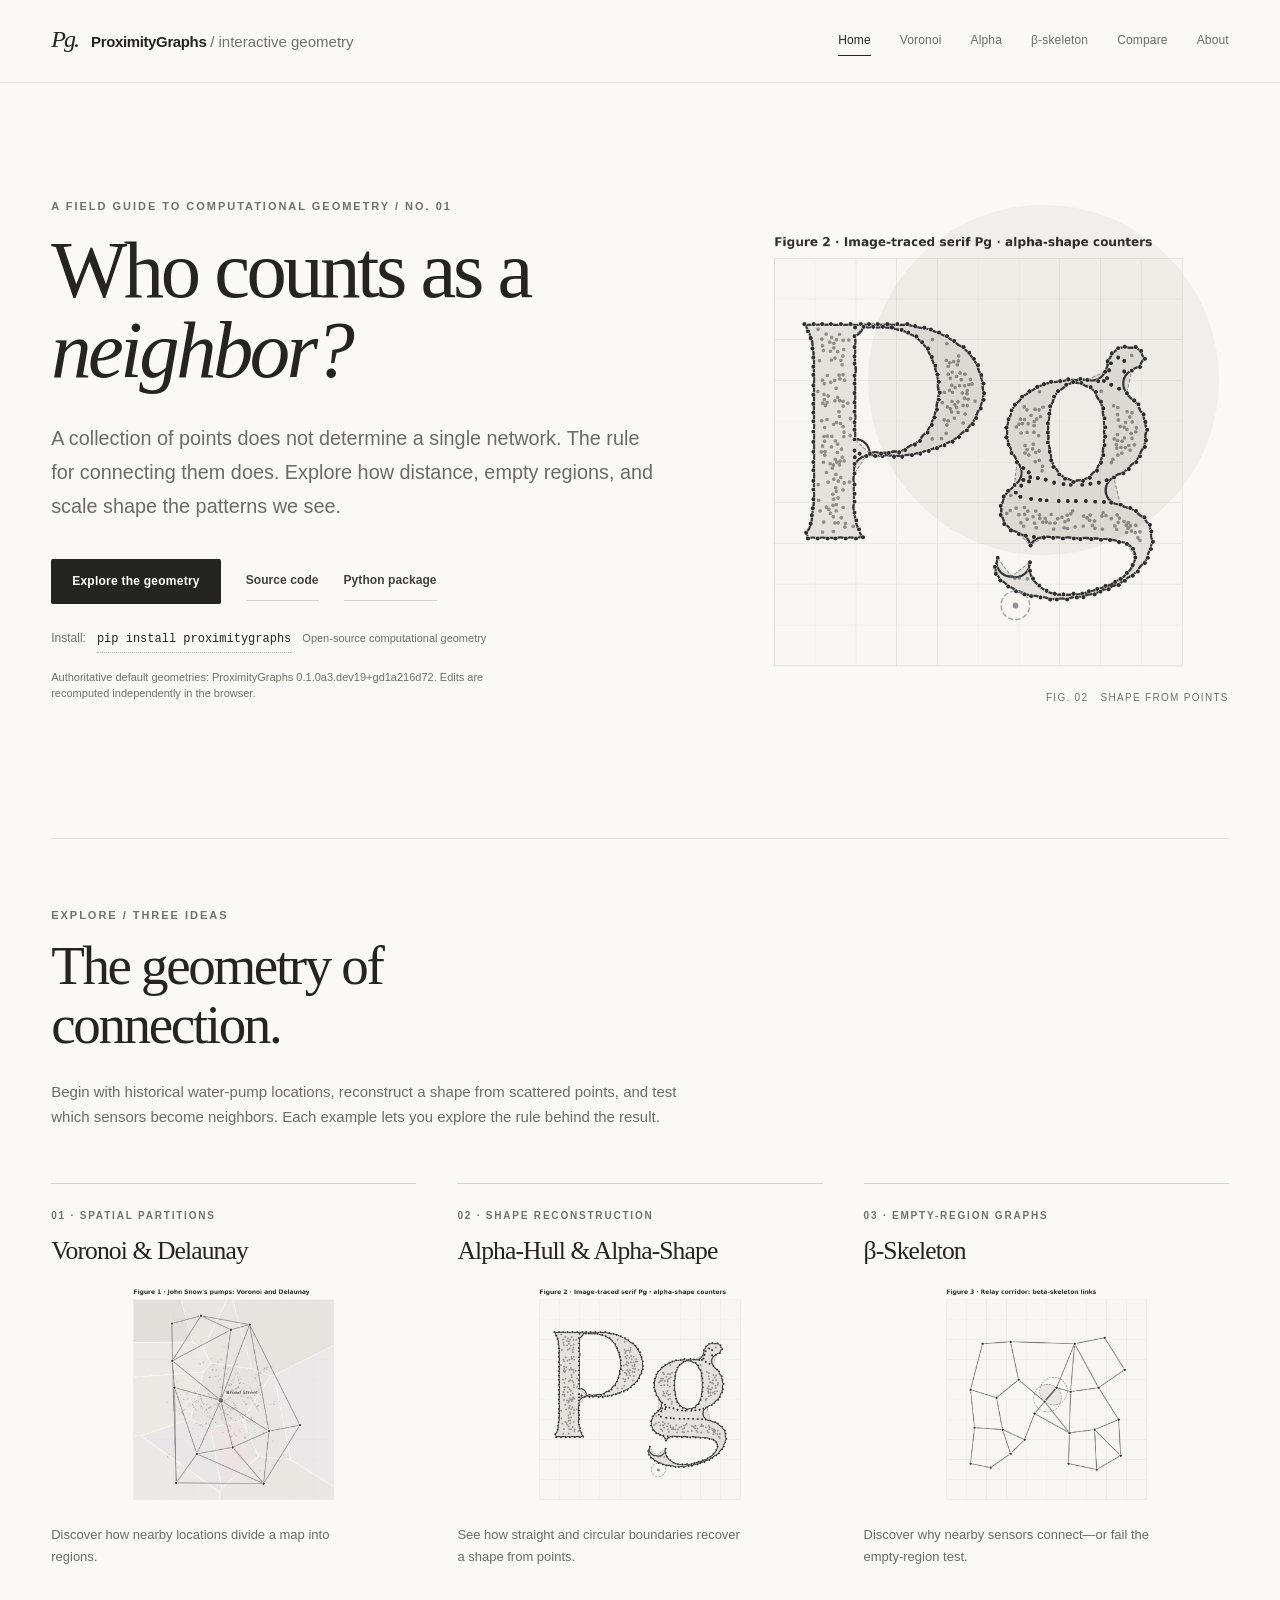
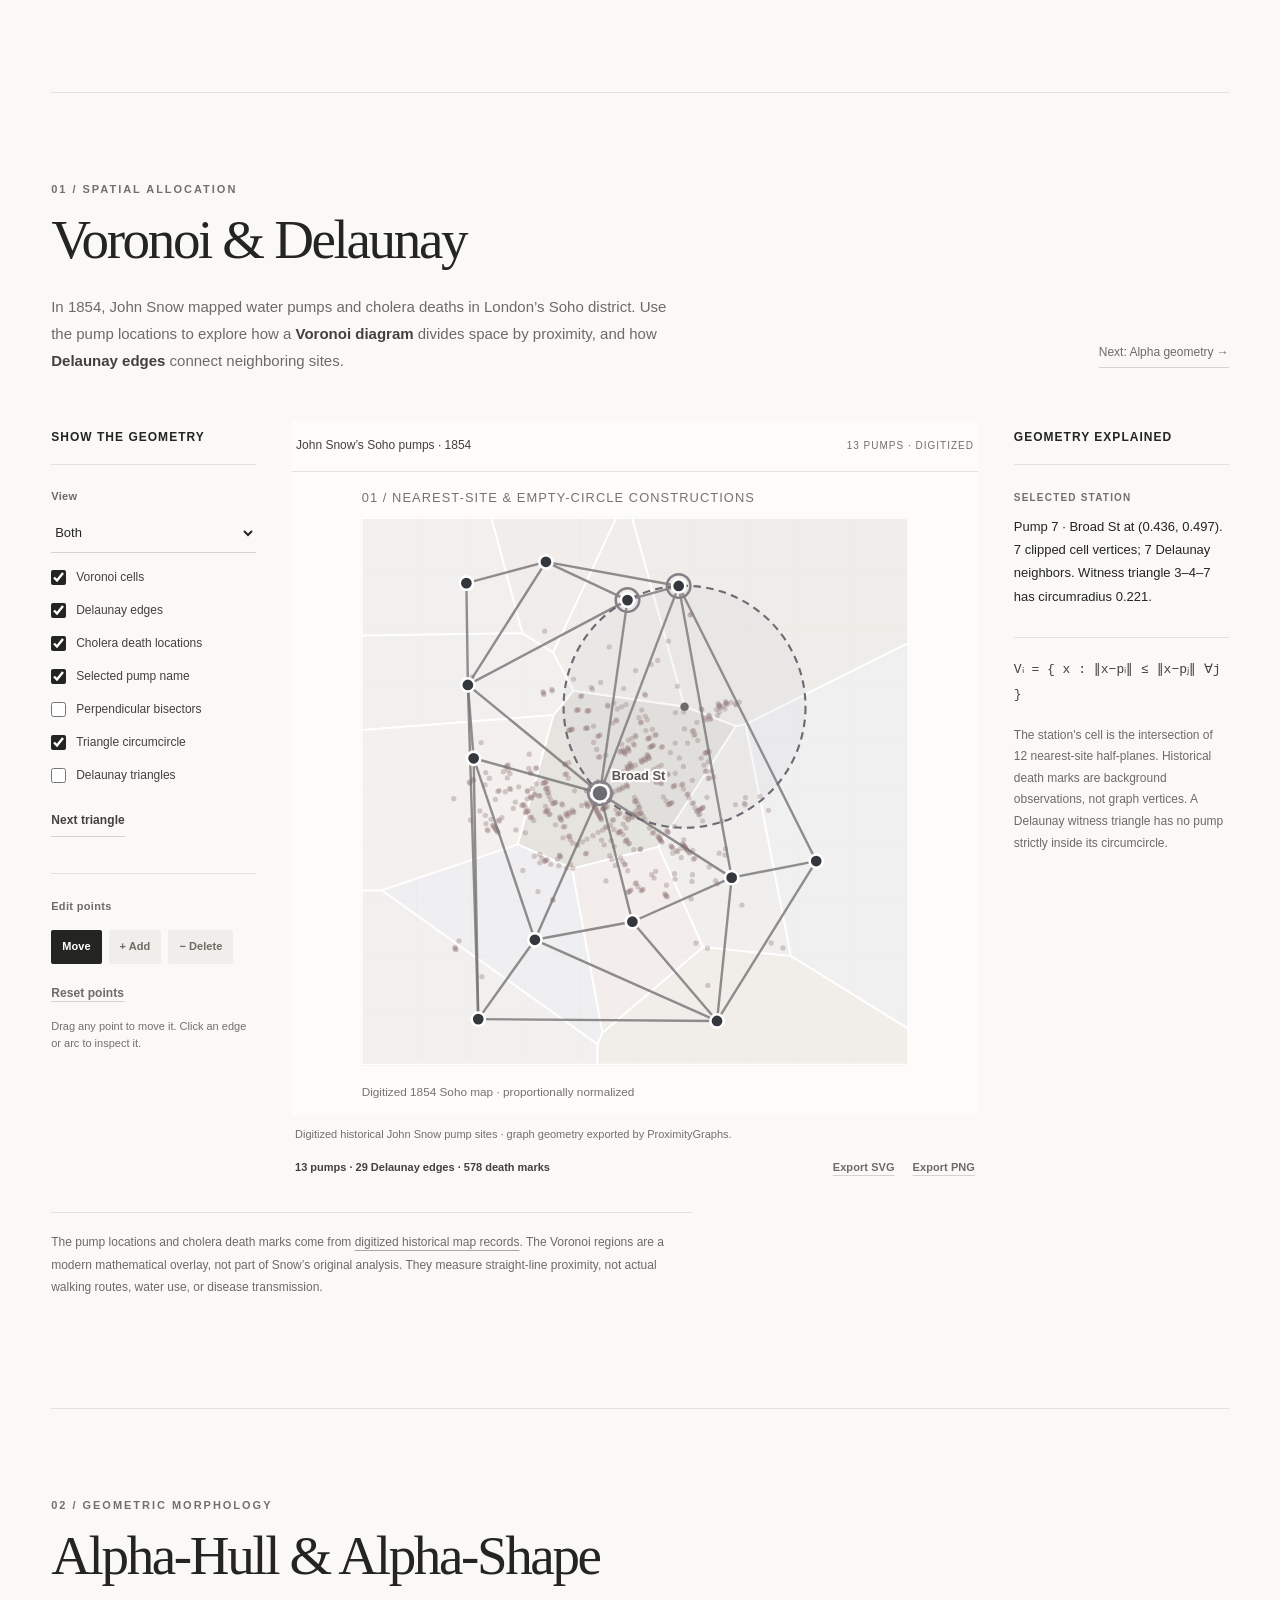
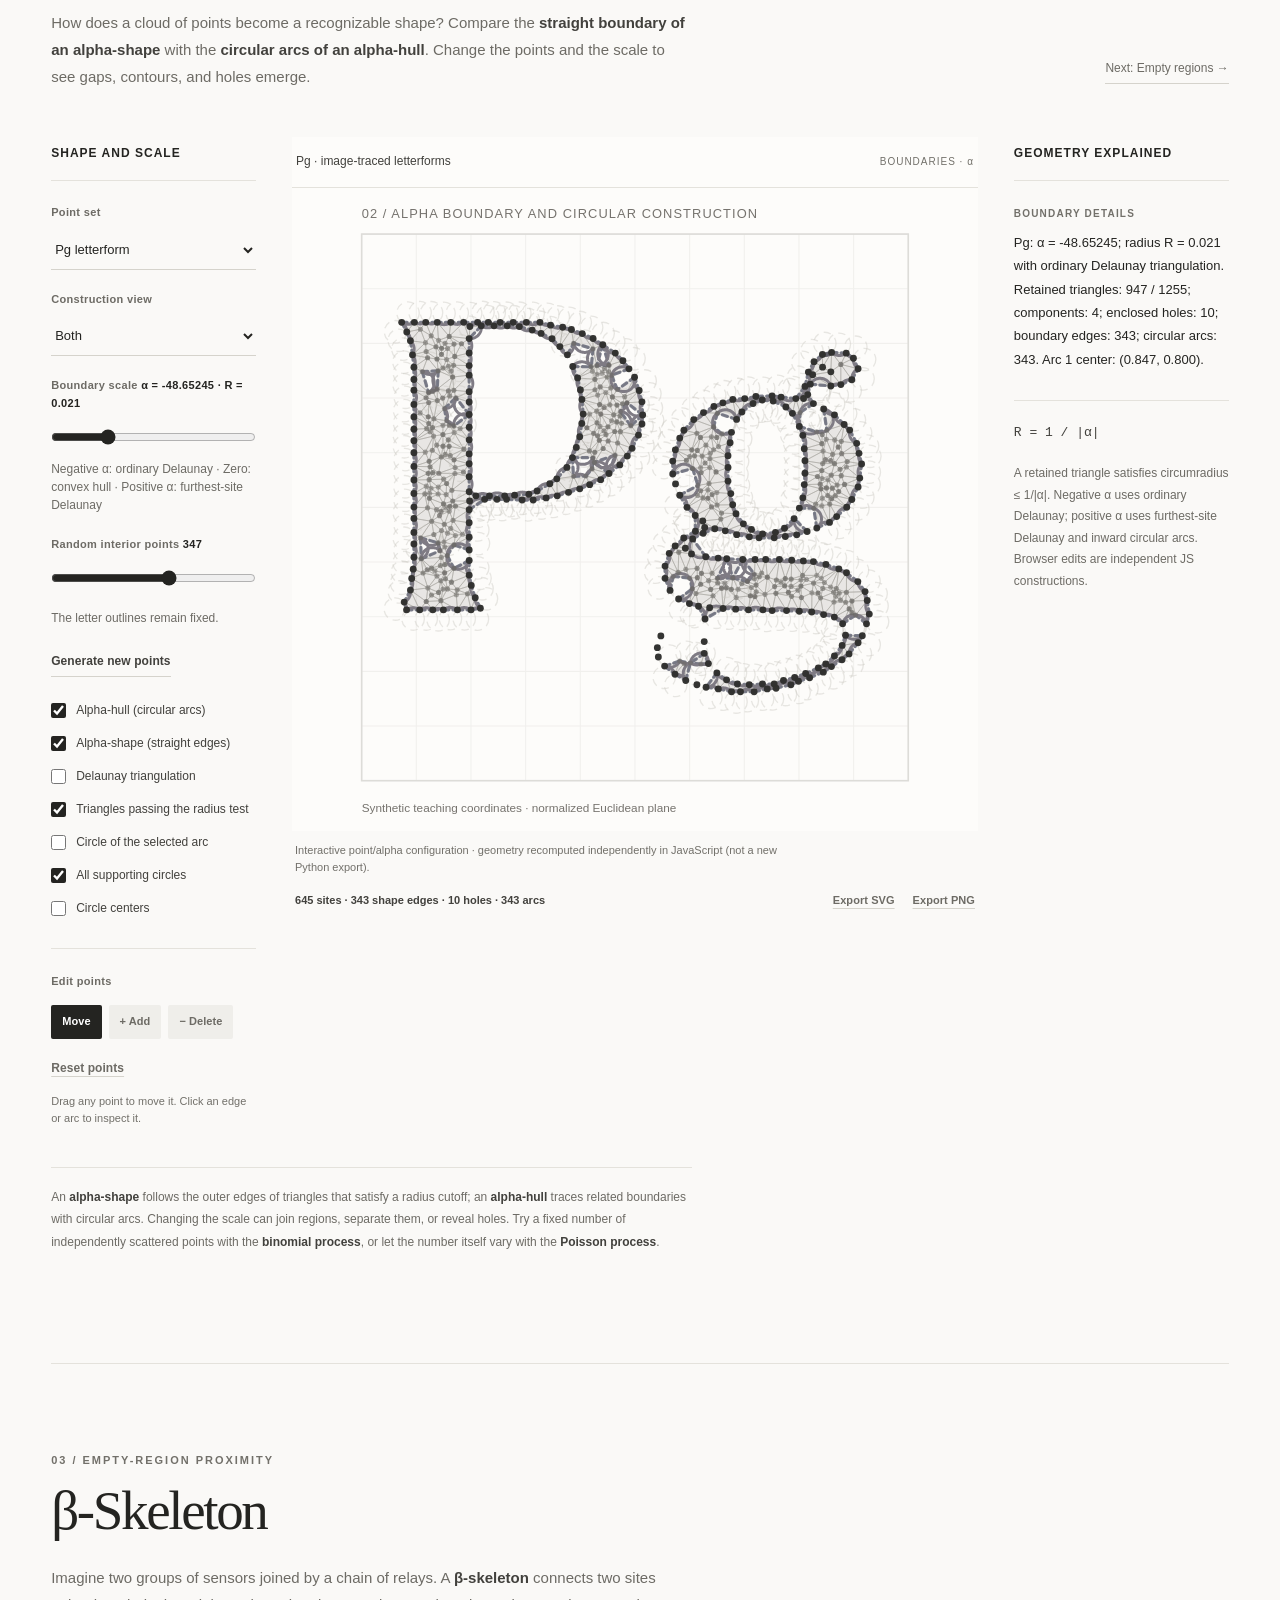
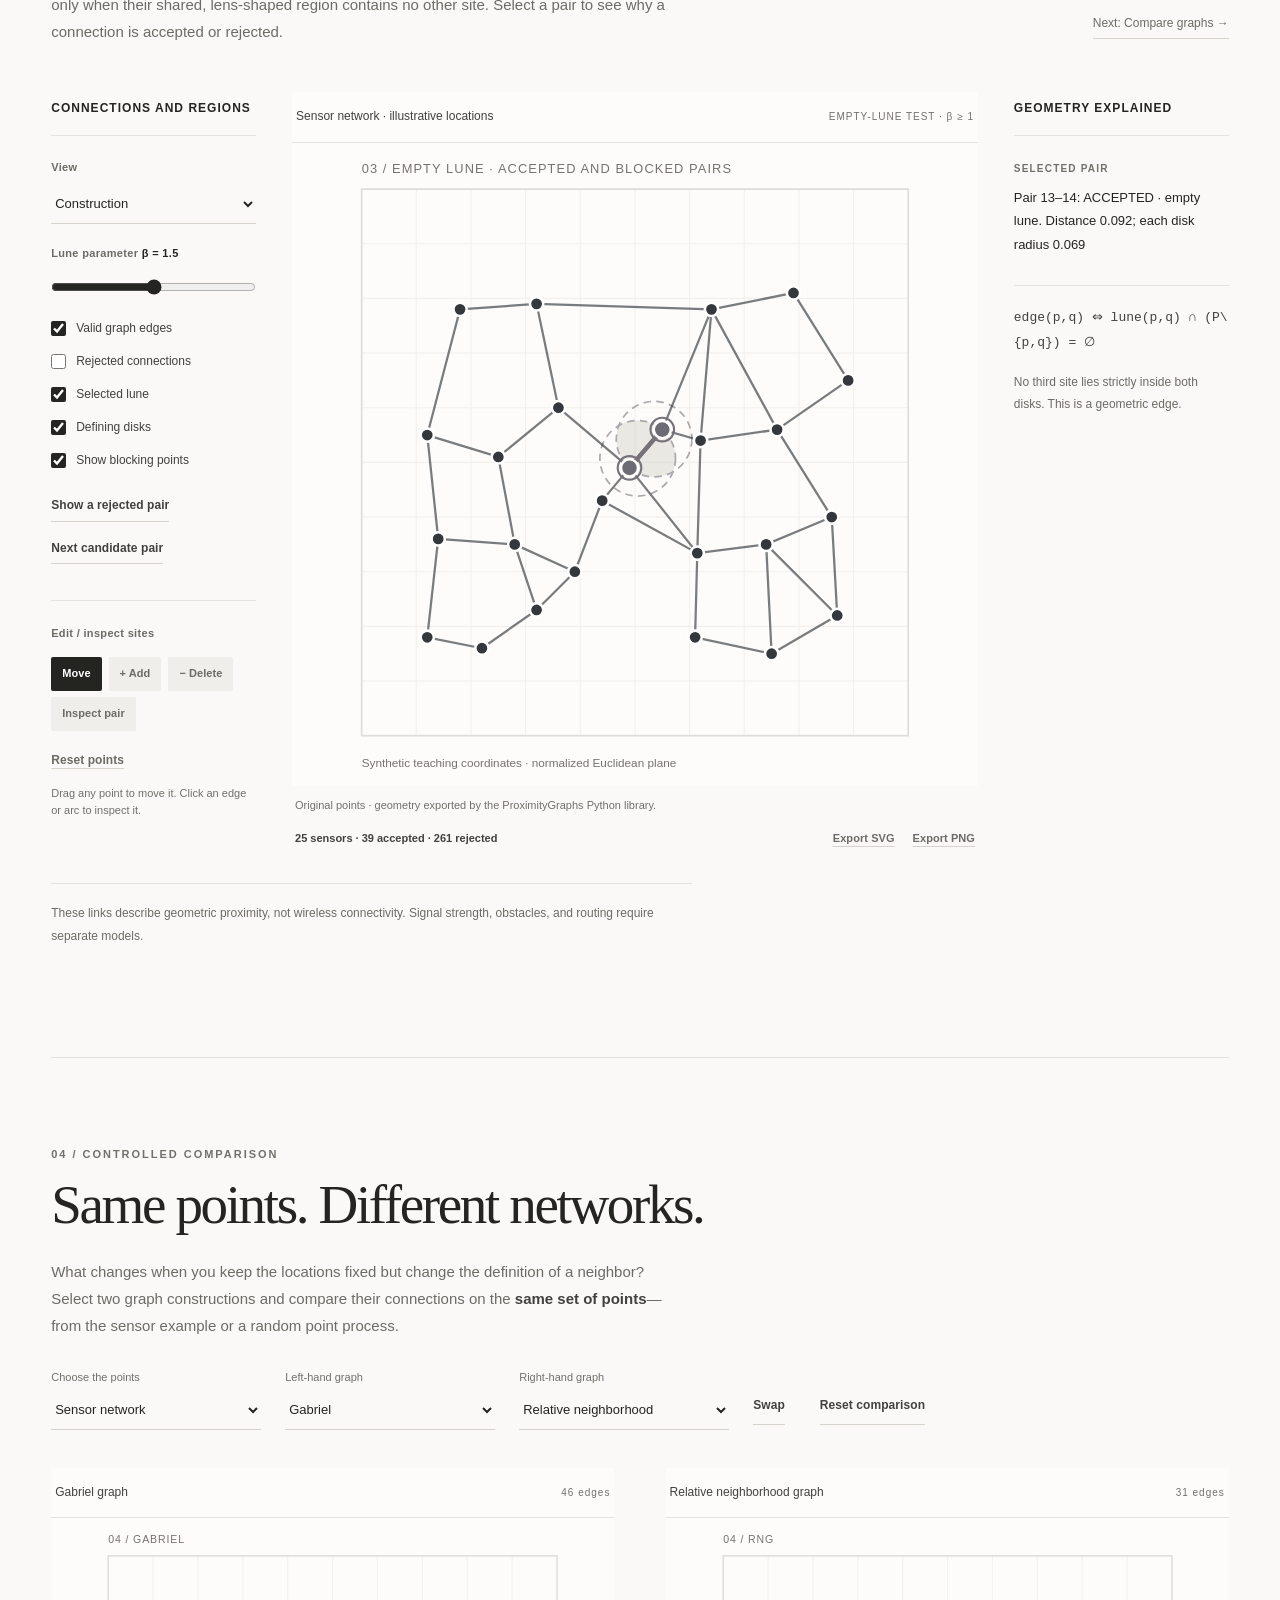
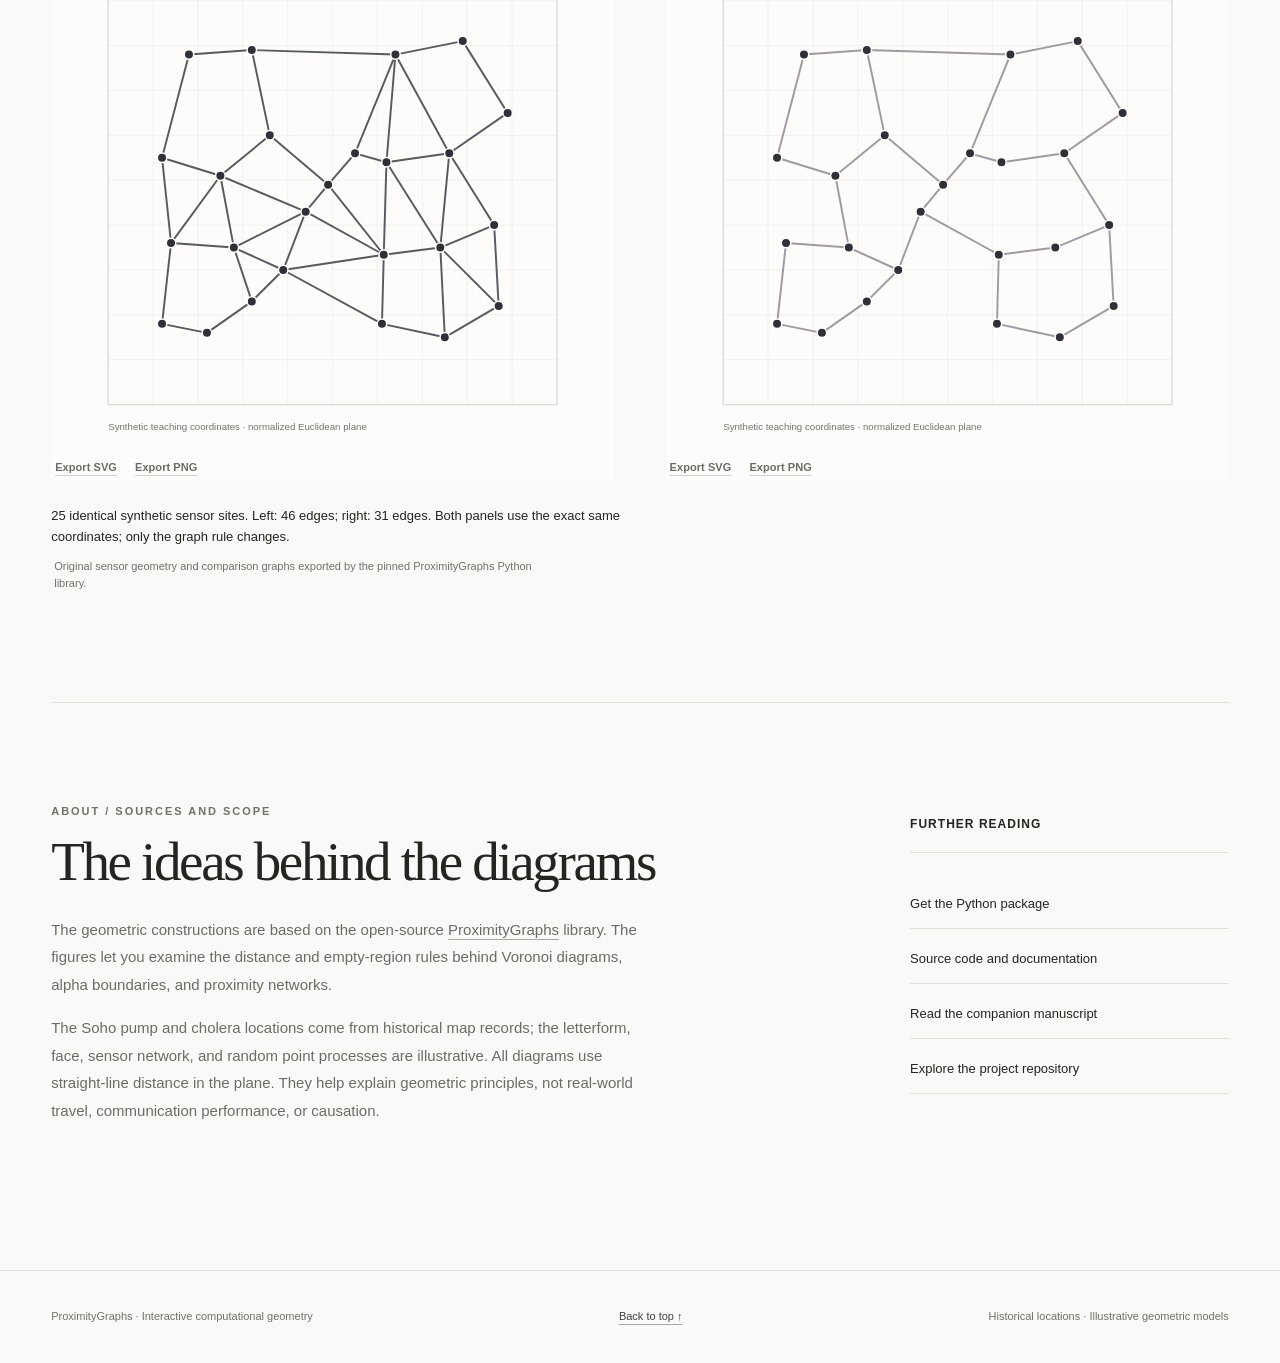
==== commit cf634e9e: "Polish beta-skeleton, controlled comparison, sources, and footer for a finished public website" ====
--- a/site/index.html
+++ b/site/index.html
@@ -213,25 +213,25 @@
       <div class="section-kicker">03 / Empty-region proximity</div>
       <div class="section-heading">
         <div><h2 id="sensors-title">β-Skeleton</h2>
-          <p class="intro">Two clusters of <strong>hypothetical sensor outposts</strong> are connected by a narrow corridor of relays. Each candidate link survives only when its defining lune contains no other point; rejected links reveal their <strong>blocking sensors</strong>.</p></div>
+          <p class="intro">Imagine two groups of sensors joined by a chain of relays. A <strong>β-skeleton</strong> connects two sites only when their shared, lens-shaped region contains no other site. Select a pair to see why a connection is accepted or rejected.</p></div>
         <a class="section-next" href="#compare">Next: Compare graphs →</a>
       </div>
       <div class="studio">
         <aside class="studio-panel" aria-label="Beta-skeleton controls">
-          <h3>Layers &amp; candidates</h3>
-          <label class="control-label" for="beta-view">Preset</label>
+          <h3>Connections and regions</h3>
+          <label class="control-label" for="beta-view">View</label>
           <select id="beta-view" class="control-select"><option value="final">Final graph</option><option value="construction" selected>Construction</option><option value="both">Both</option></select>
           <label class="control-label" for="beta-slider">Lune parameter <strong id="beta-value">β = 1.5</strong></label>
           <input id="beta-slider" type="range" min="0" max="4" step="1" value="2">
           <label class="toggle"><input id="beta-edges" type="checkbox" checked> Valid graph edges</label>
-          <label class="toggle"><input id="beta-invalid" type="checkbox"> Rejected candidate pairs</label>
+          <label class="toggle"><input id="beta-invalid" type="checkbox"> Rejected connections</label>
           <label class="toggle"><input id="beta-lune" type="checkbox" checked> Selected lune</label>
           <label class="toggle"><input id="beta-disks" type="checkbox" checked> Defining disks</label>
-          <label class="toggle"><input id="beta-blockers" type="checkbox" checked> Highlight blocking points</label>
+          <label class="toggle"><input id="beta-blockers" type="checkbox" checked> Show blocking points</label>
           <button type="button" class="utility" id="beta-show-blocked">Show a rejected pair</button>
           <button type="button" class="utility" id="beta-next-pair">Next candidate pair</button>
           <div class="panel-divider"></div>
-          <div class="point-toolbar" role="group" aria-label="Edit sensors points">
+          <div class="point-toolbar" role="group" aria-label="Edit sensor sites">
             <span class="point-toolbar-label">Edit / inspect sites</span>
             <button type="button" class="tool-mode" data-editor-scene="sensors" data-mode="move" aria-pressed="true">Move</button>
             <button type="button" class="tool-mode" data-editor-scene="sensors" data-mode="add" aria-pressed="false">+ Add</button>
@@ -243,7 +243,7 @@
         </aside>
         <div class="studio-main">
           <div class="chart-frame">
-            <div class="chart-top"><span>Synthetic sensor outposts and relay corridor</span><span>OPEN LUNE · β ≥ 1</span></div>
+            <div class="chart-top"><span>Sensor network · illustrative locations</span><span>EMPTY-LUNE TEST · β ≥ 1</span></div>
             <svg id="sensors-plot" role="img" aria-label="Interactive beta-skeleton with candidate valid and rejected pairs and their lune blockers" viewBox="0 0 640 600"></svg>
           </div>
           <p id="sensors-edit-source" class="geometry-source">Loading points…</p>
@@ -252,34 +252,34 @@
         <aside class="studio-panel insight" aria-label="Beta-skeleton computation details">
           <h3>Geometry explained</h3>
           <p class="insight-label">Selected pair</p>
-          <p id="sensors-details" class="insight-result" aria-live="polite">Select a candidate to inspect its empty-region test.</p>
+          <p id="sensors-details" class="insight-result" aria-live="polite">Choose a pair of sensors to examine its connection.</p>
           <p class="formula">edge(p,q) ⇔ lune(p,q) ∩ (P\{p,q}) = ∅</p>
-          <p class="insight-note" id="sensors-note">A rejected pair has at least one point strictly inside both defining disks.</p>
-        </aside>
-      </div>
-      <p class="context">This is a geometric candidate graph, not a validated radio network. Obstacles, propagation, interference, power and routing are additional physical requirements.</p>
+          <p class="insight-note" id="sensors-note">A connection is rejected when another site lies inside both defining disks.</p>
+        </aside>
+      </div>
+      <p class="context">These links describe geometric proximity, not wireless connectivity. Signal strength, obstacles, and routing require separate models.</p>
     </section>
 
     <section id="compare" class="exhibit compare-exhibit" aria-labelledby="compare-title">
       <div class="section-kicker">04 / Controlled comparison</div>
-      <h2 id="compare-title">One point set. Two definitions.</h2>
-      <p class="intro">Compare Delaunay, Gabriel, relative neighborhood, β-skeleton, and alpha-shape graphs on <strong>exactly the same points</strong>. Choose the original synthetic sensors or generate a binomial or homogeneous Poisson point process. Sensor edits above carry into both panels when the sensor preset is selected.</p>
+      <h2 id="compare-title">Same points. Different networks.</h2>
+      <p class="intro">What changes when you keep the locations fixed but change the definition of a neighbor? Select two graph constructions and compare their connections on the <strong>same set of points</strong>—from the sensor example or a random point process.</p>
       <div class="compare-controls">
-        <label for="compare-point-set">Shared point-set generator
+        <label for="compare-point-set">Choose the points
           <select id="compare-point-set" class="control-select">
-            <option value="sensors" selected>Synthetic sensors · original</option>
+            <option value="sensors" selected>Sensor network</option>
             <option value="binomial">Binomial process</option>
             <option value="poisson">Poisson process</option>
           </select>
         </label>
-        <label for="compare-left">Left graph
+        <label for="compare-left">Left-hand graph
           <select id="compare-left" class="control-select">
             <option value="delaunay">Delaunay</option><option value="gabriel" selected>Gabriel</option>
             <option value="rng">Relative neighborhood</option><option value="beta">β-skeleton (β = 1.5)</option>
             <option value="alpha-shape">Alpha-shape (α = −4)</option>
           </select>
         </label>
-        <label for="compare-right">Right graph
+        <label for="compare-right">Right-hand graph
           <select id="compare-right" class="control-select">
             <option value="delaunay">Delaunay</option><option value="gabriel">Gabriel</option>
             <option value="rng" selected>Relative neighborhood</option><option value="beta">β-skeleton (β = 1.5)</option>
@@ -287,21 +287,21 @@
           </select>
         </label>
         <button id="compare-swap" class="utility" type="button">Swap</button>
-        <button id="compare-reset" class="utility" type="button">Reset to defaults</button>
+        <button id="compare-reset" class="utility" type="button">Reset comparison</button>
       </div>
       <div id="compare-process-controls" class="compare-process-controls" hidden>
         <label class="control-label" for="compare-process-slider">
-          <span id="compare-parameter-title">Binomial count n (exact N)</span>
+          <span id="compare-parameter-title">Number of points (n)</span>
           <strong id="compare-parameter-count" aria-live="polite">25</strong>
         </label>
         <input id="compare-process-slider" type="range" min="0" max="80" step="1" value="25"
-               aria-label="Shared point-process parameter for both comparison graphs">
+               aria-label="Number or expected number of points in the shared sample">
         <p class="density-hint" id="compare-process-definition">
-          Select a stochastic process to sample independent uniform sites on [0,1]².
+          Points are placed independently across the square.
         </p>
-        <p class="density-hint" id="compare-realized" aria-live="polite">Realized N = 25</p>
+        <p class="density-hint" id="compare-realized" aria-live="polite">Points in this sample: 25</p>
         <button id="compare-reshuffle" class="utility" type="button">
-          Generate new shared realization
+          Generate new sample
         </button>
       </div>
       <div class="compare-grid">
@@ -316,26 +316,26 @@
           <div class="figure-actions"><button type="button" class="export" data-export="compare-right-plot">Export SVG</button><button type="button" class="export" data-png="compare-right-plot">Export PNG</button></div>
         </div>
       </div>
-      <p id="compare-details" class="compare-insight" aria-live="polite">Identical coordinates; different definitions of adjacency.</p>
-      <p class="geometry-source" id="compare-source">Original sensor comparison edges come from the pinned Python ProximityGraphs library. Generated point-process samples and edited sensors are recomputed independently in JavaScript; this is an illustrative comparison, not a benchmark.</p>
+      <p id="compare-details" class="compare-insight" aria-live="polite">The same points produce different connections under different rules.</p>
+      <p class="geometry-source" id="compare-source">Both panels use the same locations, making the effect of each connection rule easy to compare.</p>
     </section>
 
     <section id="about" class="about-section" aria-labelledby="about-title">
       <div>
-        <div class="section-kicker">Source · Reproducibility · Scope</div>
-        <h2 id="about-title">Geometry you can inspect</h2>
-        <p>Original diagrams and the alpha-shape boundaries are exported from the pinned <a href="https://github.com/ProximityGraphs/ProximityGraphs" target="_blank" rel="noopener noreferrer">ProximityGraphs Python library</a>. Voronoi cells are separately clipped by Euclidean half-planes. Edited configurations are recomputed by documented browser algorithms and are labeled accordingly.</p>
-        <p>The mathematical families extend beyond the plane, but these demonstrations and most current package constructors are two-dimensional. The Snow pump and death marks are historical map digitizations; Pg, Smiley, Poisson/binomial point processes, and the sensor network are illustrative rather than empirical point clouds. The accompanying SIAM News manuscript has not been submitted or endorsed.</p>
+        <div class="section-kicker">ABOUT / SOURCES AND SCOPE</div>
+        <h2 id="about-title">The ideas behind the diagrams</h2>
+        <p>The geometric constructions are based on the open-source <a href="https://github.com/ProximityGraphs/ProximityGraphs" target="_blank" rel="noopener noreferrer">ProximityGraphs</a> library. The figures let you examine the distance and empty-region rules behind Voronoi diagrams, alpha boundaries, and proximity networks.</p>
+        <p>The Soho pump and cholera locations come from historical map records; the letterform, face, sensor network, and random point processes are illustrative. All diagrams use straight-line distance in the plane. They help explain geometric principles, not real-world travel, communication performance, or causation.</p>
       </div>
       <div class="resource-links">
-        <h3>Continue exploring</h3>
-        <a href="https://pypi.org/project/proximitygraphs/" target="_blank" rel="noopener noreferrer">Install ProximityGraphs</a>
-        <a href="https://github.com/ProximityGraphs/ProximityGraphs" target="_blank" rel="noopener noreferrer">Library source and documentation</a>
-        <a href="https://github.com/heri-espino/proximitygraphs-siam-figures/blob/main/article/feature.md" target="_blank" rel="noopener noreferrer">Read the SIAM News article draft</a>
-        <a href="https://github.com/heri-espino/proximitygraphs-siam-figures" target="_blank" rel="noopener noreferrer">Reproduce the figures and website</a>
+        <h3>Further reading</h3>
+        <a href="https://pypi.org/project/proximitygraphs/" target="_blank" rel="noopener noreferrer">Get the Python package</a>
+        <a href="https://github.com/ProximityGraphs/ProximityGraphs" target="_blank" rel="noopener noreferrer">Source code and documentation</a>
+        <a href="https://github.com/heri-espino/proximitygraphs-siam-figures/blob/main/article/feature.md" target="_blank" rel="noopener noreferrer">Read the companion manuscript</a>
+        <a href="https://github.com/heri-espino/proximitygraphs-siam-figures" target="_blank" rel="noopener noreferrer">Explore the project repository</a>
       </div>
     </section>
   </main>
-  <footer><div class="wrap"><span>ProximityGraphs · Computational geometry outreach project</span><a href="#top">Back to top ↑</a><span>Historical Snow map + synthetic shape/network · Not field validation</span></div></footer>
+  <footer><div class="wrap"><span>ProximityGraphs · Interactive computational geometry</span><a href="#top">Back to top ↑</a><span>Historical locations · Illustrative geometric models</span></div></footer>
 </body>
 </html>
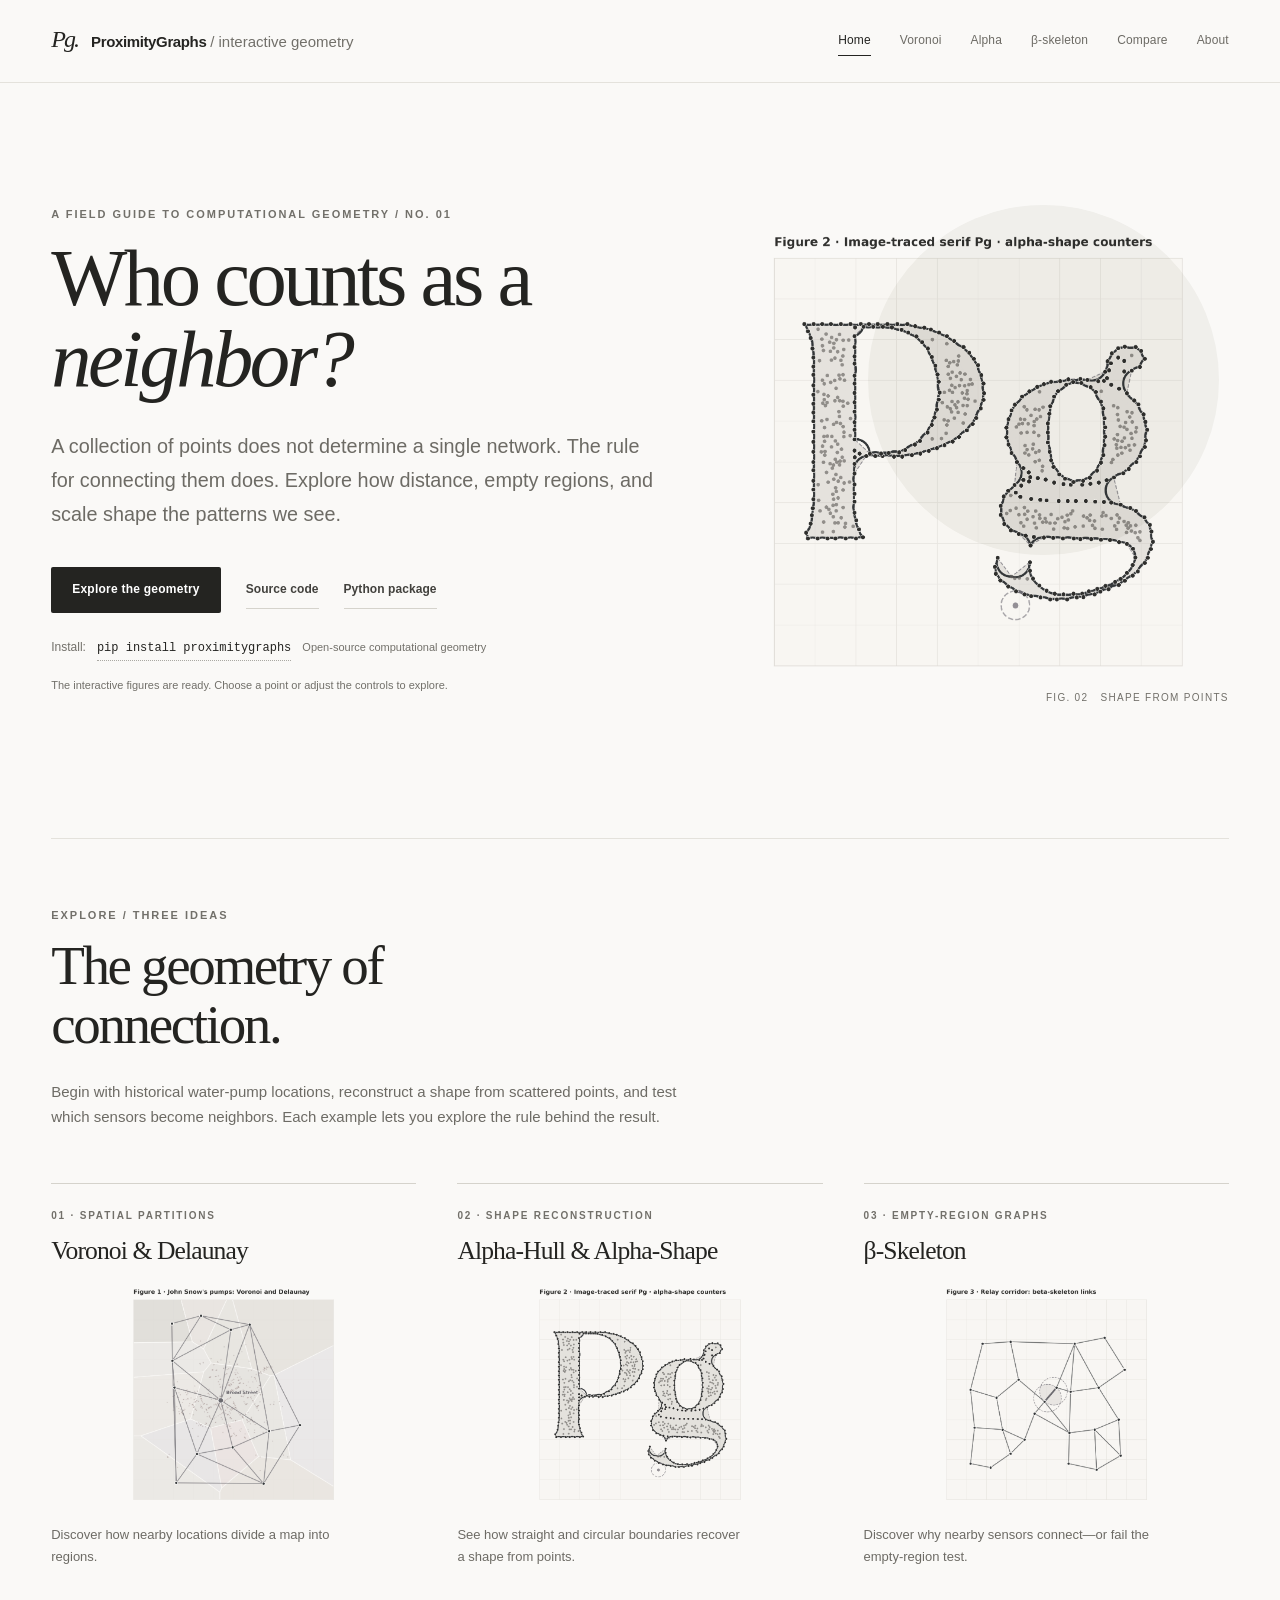
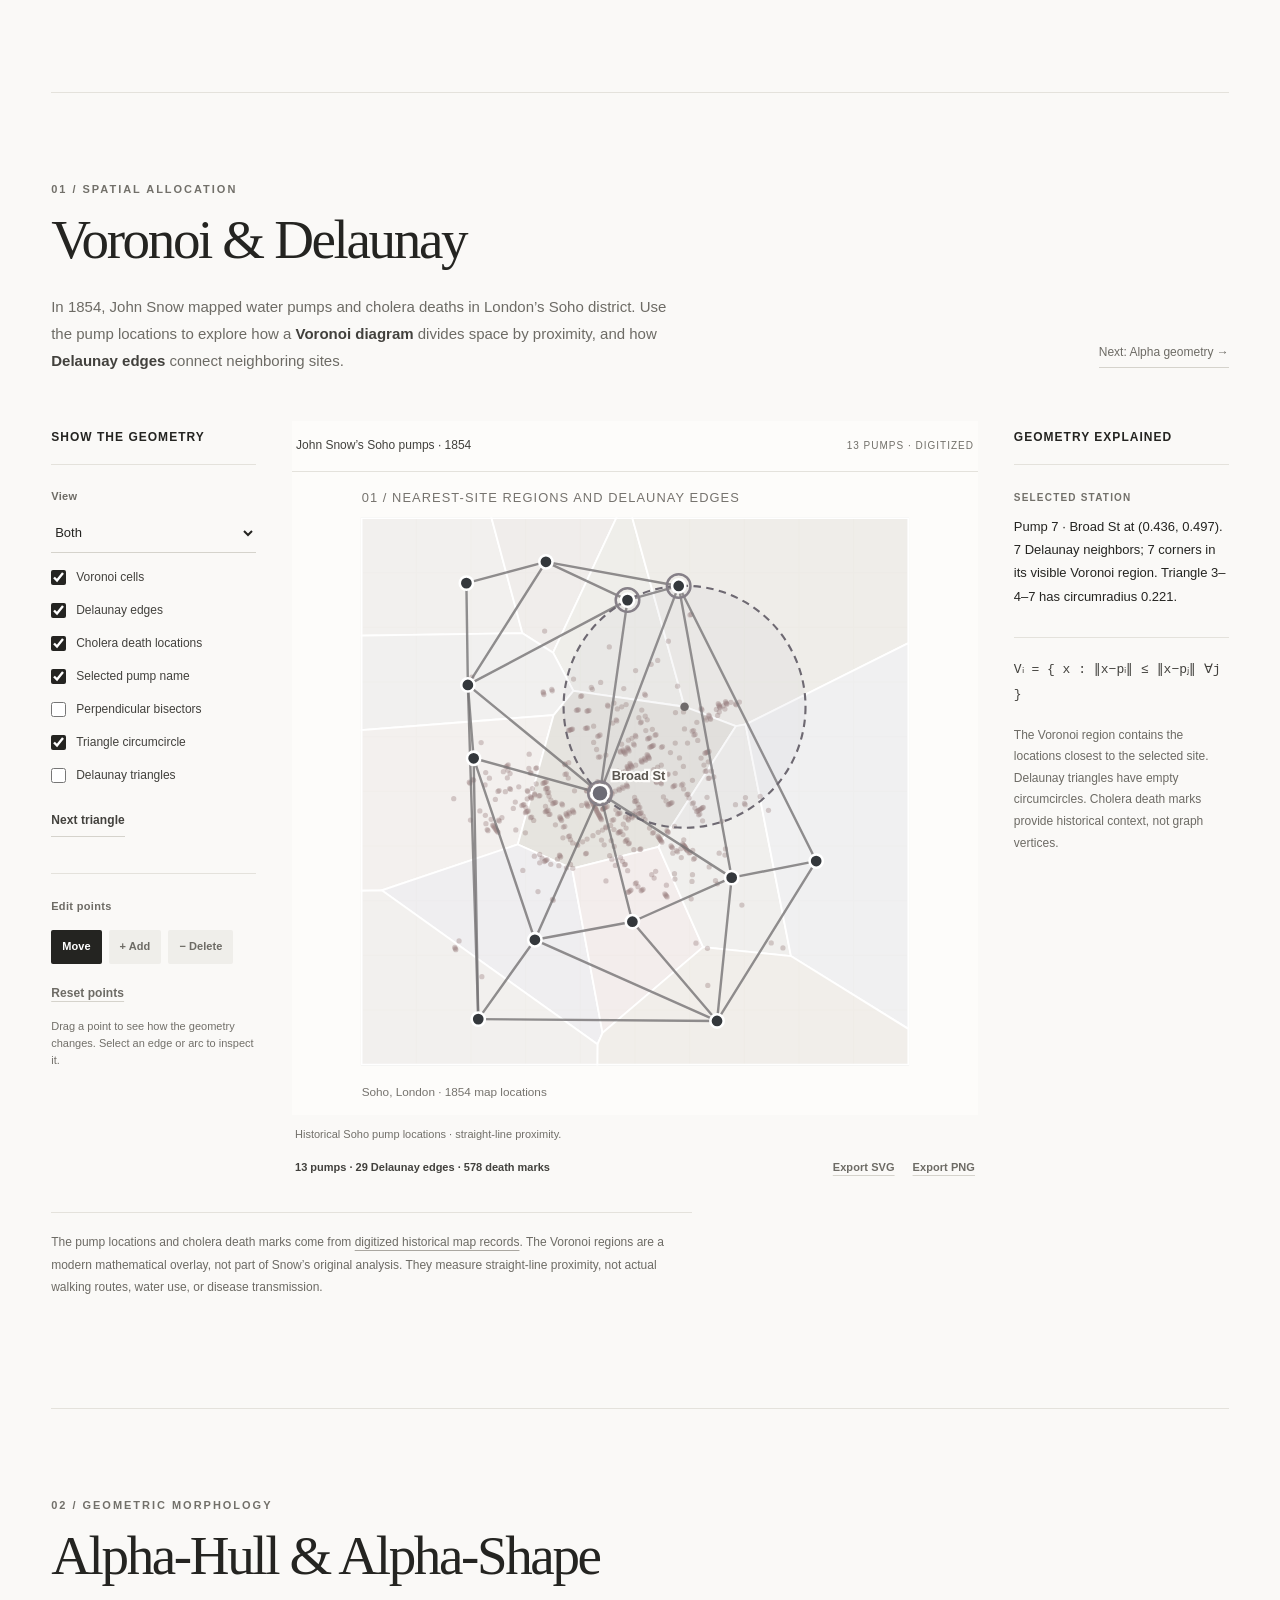
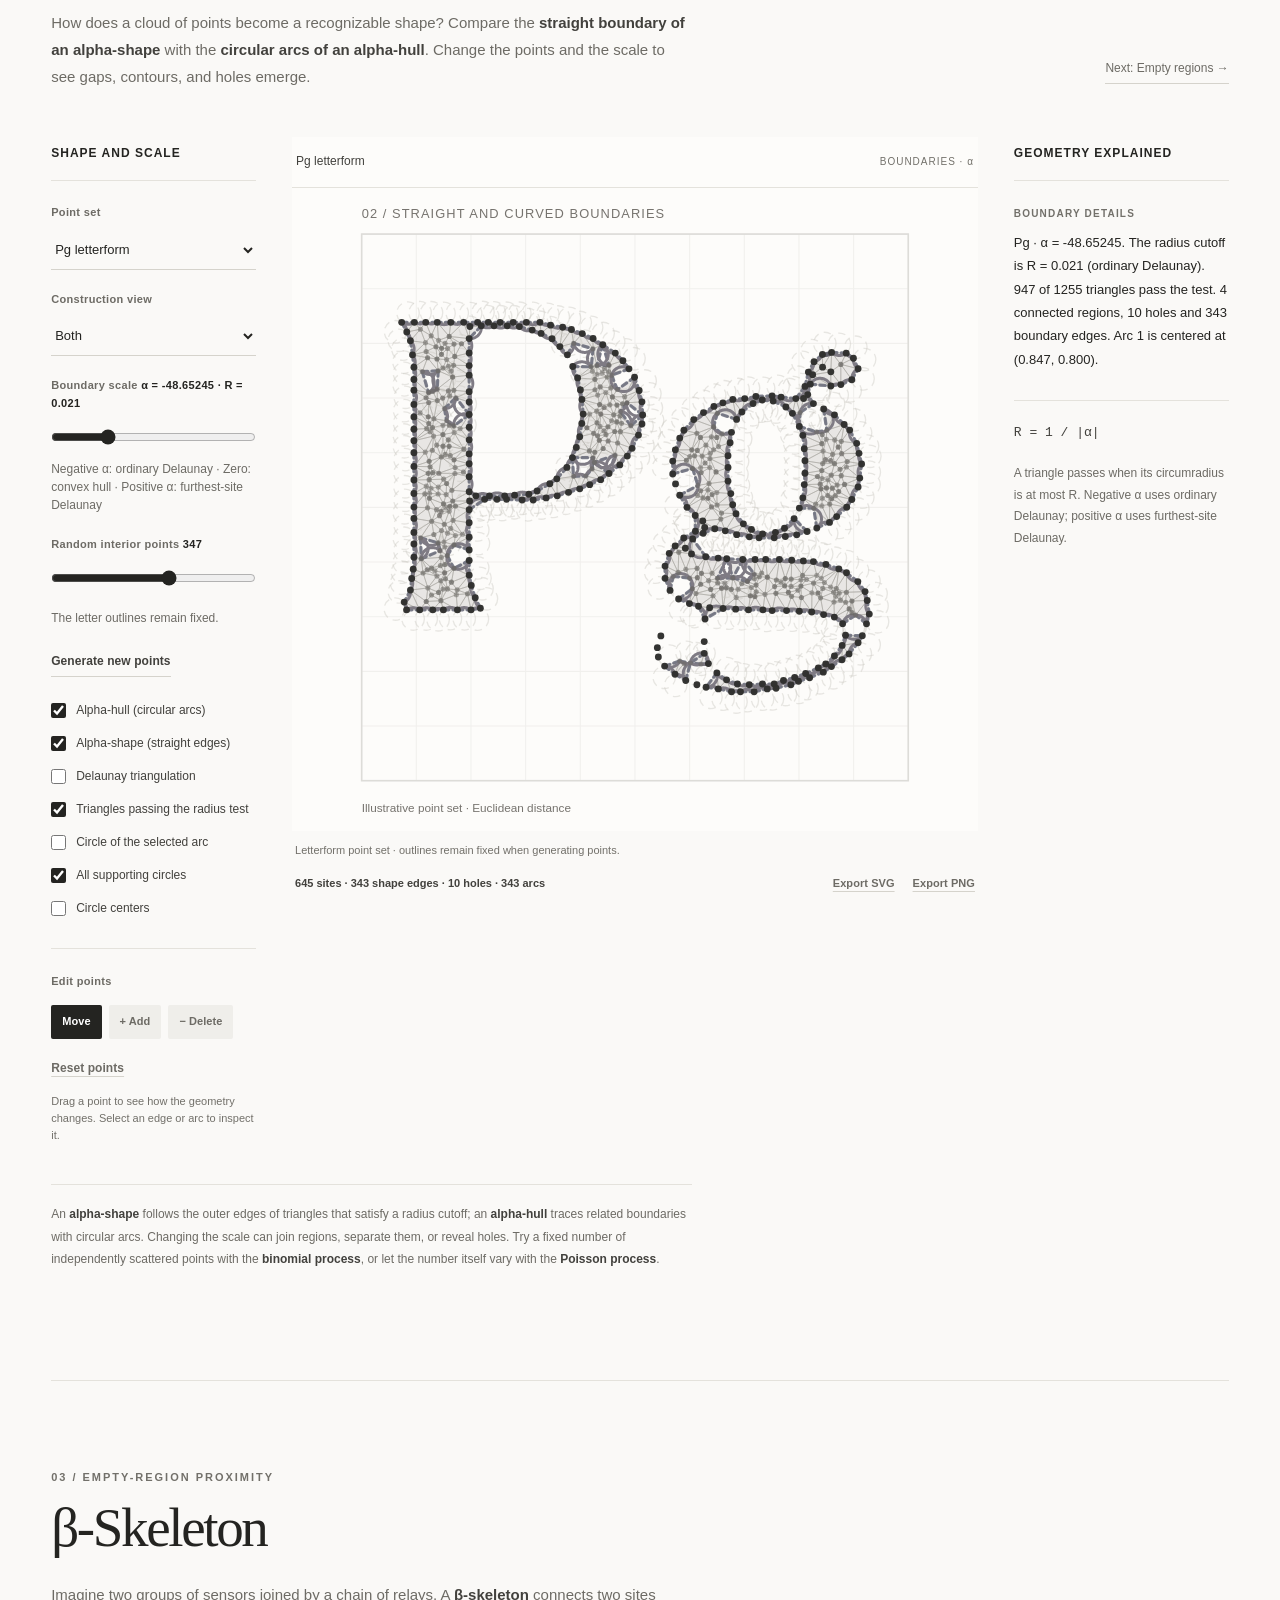
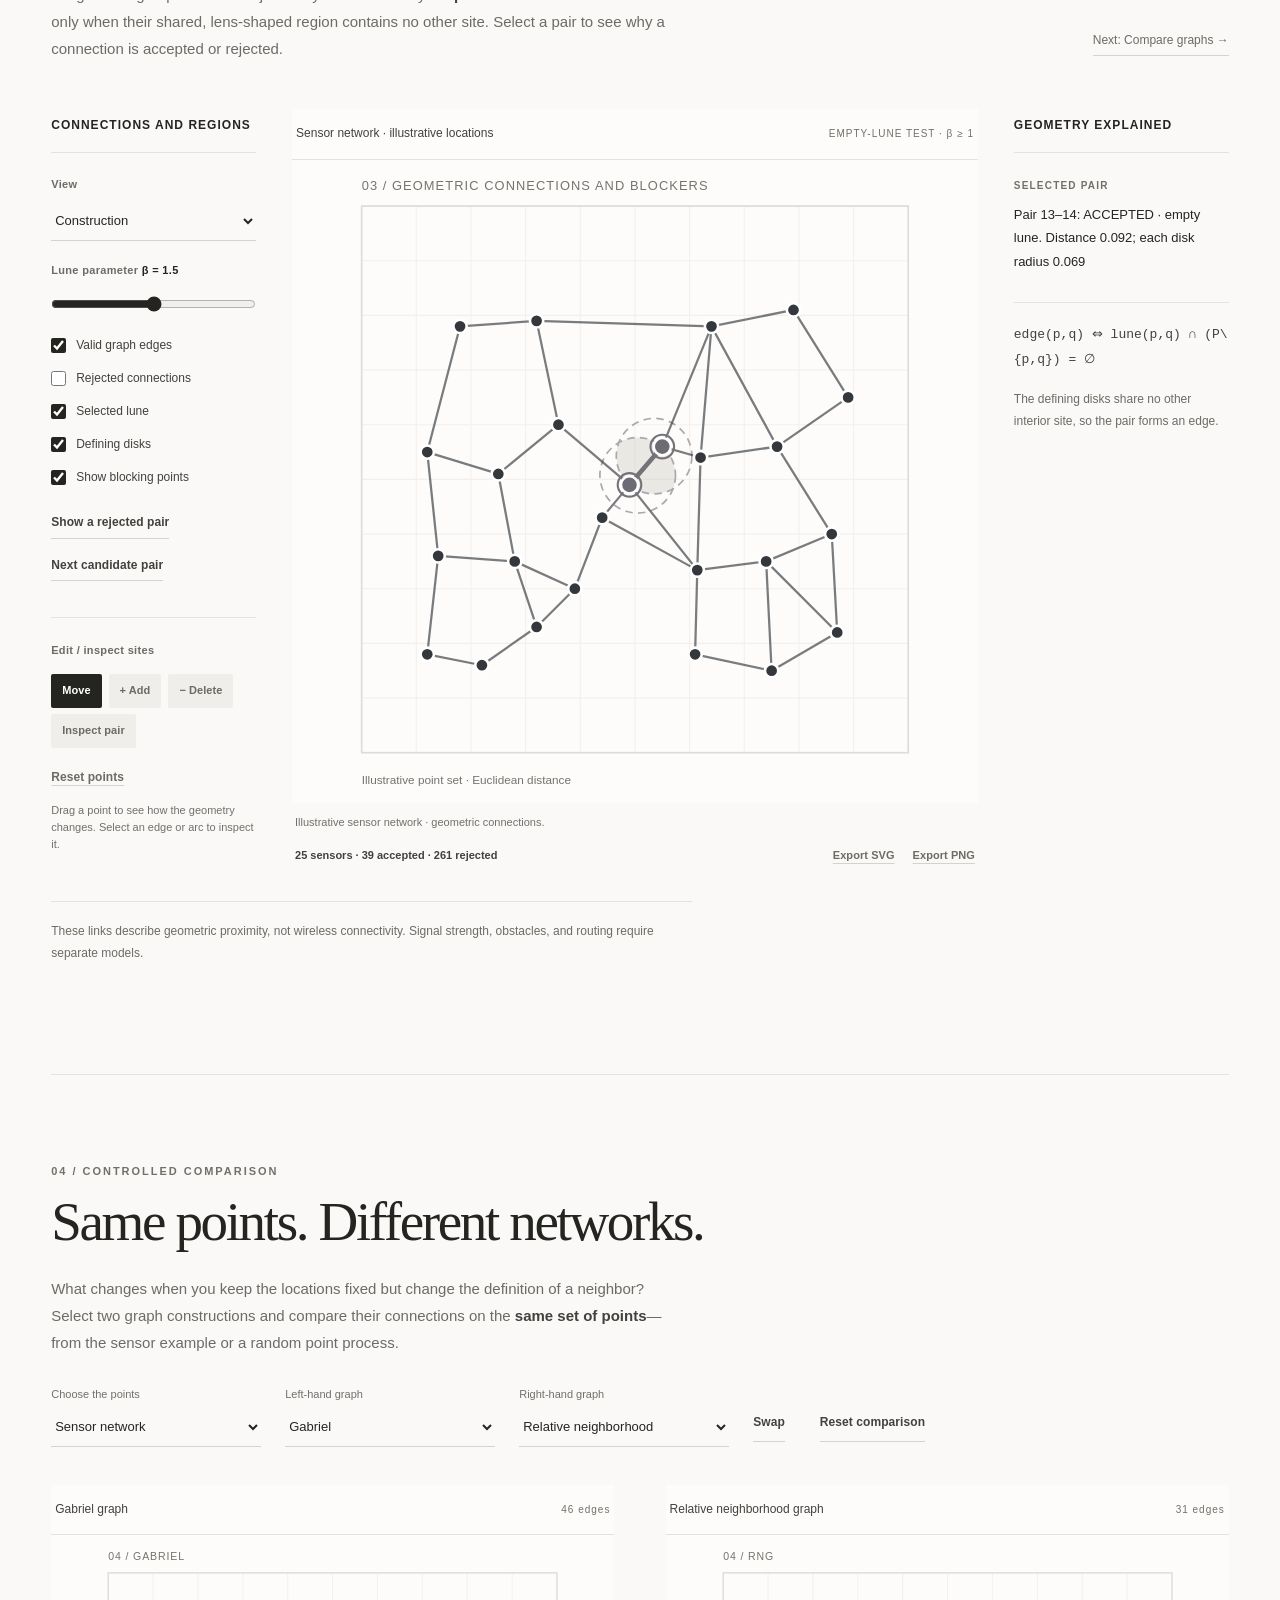
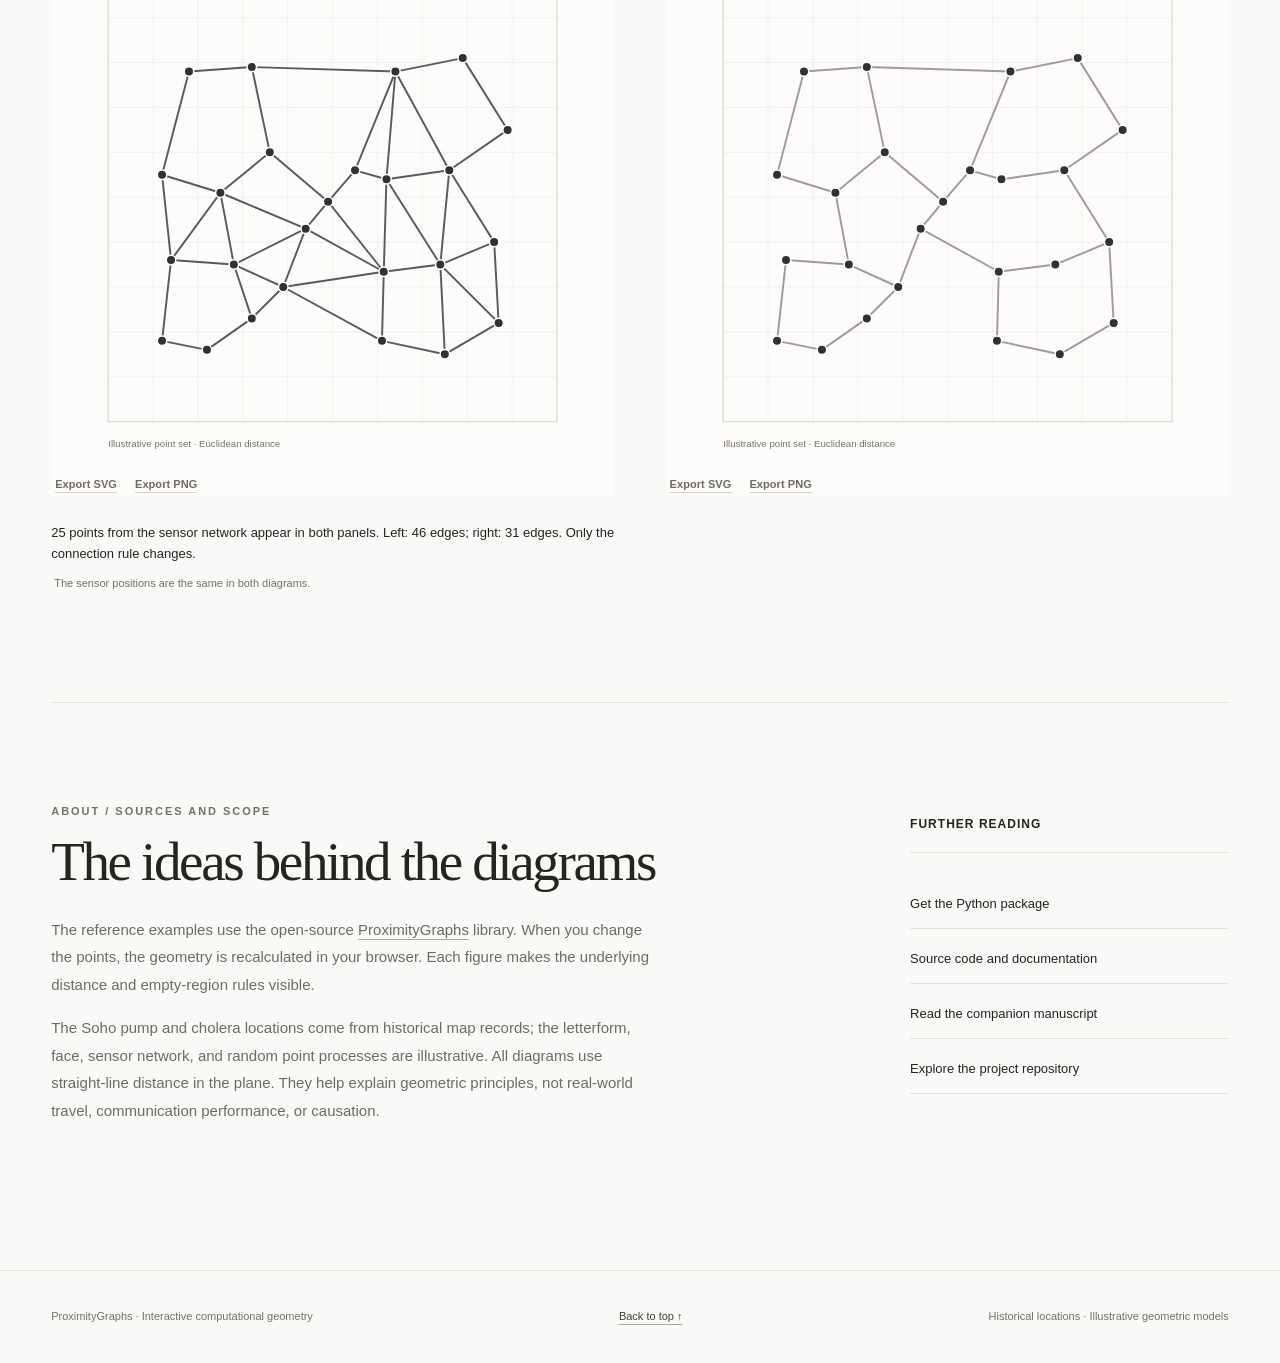
==== commit e272d4b1: "Keep concise, transparent attribution while removing development history from site About" ====
--- a/site/index.html
+++ b/site/index.html
@@ -324,7 +324,7 @@
       <div>
         <div class="section-kicker">ABOUT / SOURCES AND SCOPE</div>
         <h2 id="about-title">The ideas behind the diagrams</h2>
-        <p>The geometric constructions are based on the open-source <a href="https://github.com/ProximityGraphs/ProximityGraphs" target="_blank" rel="noopener noreferrer">ProximityGraphs</a> library. The figures let you examine the distance and empty-region rules behind Voronoi diagrams, alpha boundaries, and proximity networks.</p>
+        <p>The reference examples use the open-source <a href="https://github.com/ProximityGraphs/ProximityGraphs" target="_blank" rel="noopener noreferrer">ProximityGraphs</a> library. When you change the points, the geometry is recalculated in your browser. Each figure makes the underlying distance and empty-region rules visible.</p>
         <p>The Soho pump and cholera locations come from historical map records; the letterform, face, sensor network, and random point processes are illustrative. All diagrams use straight-line distance in the plane. They help explain geometric principles, not real-world travel, communication performance, or causation.</p>
       </div>
       <div class="resource-links">
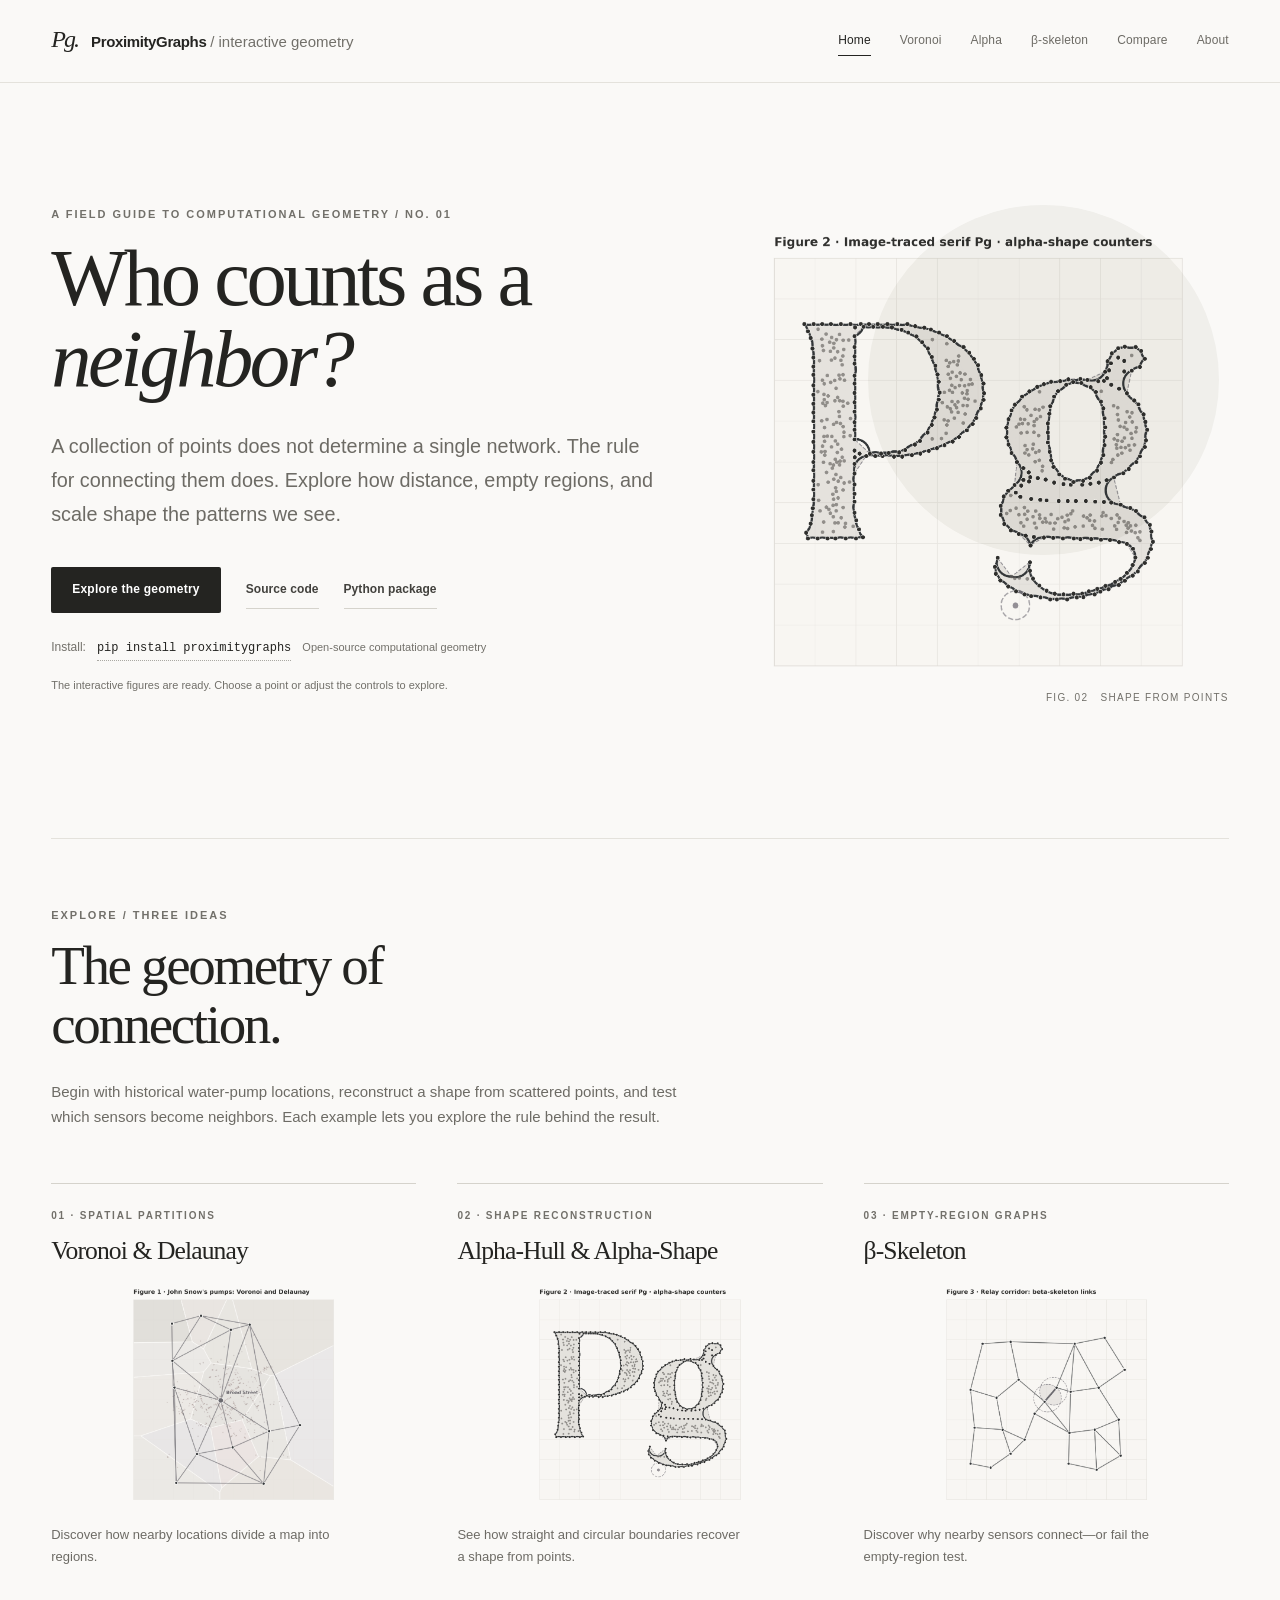
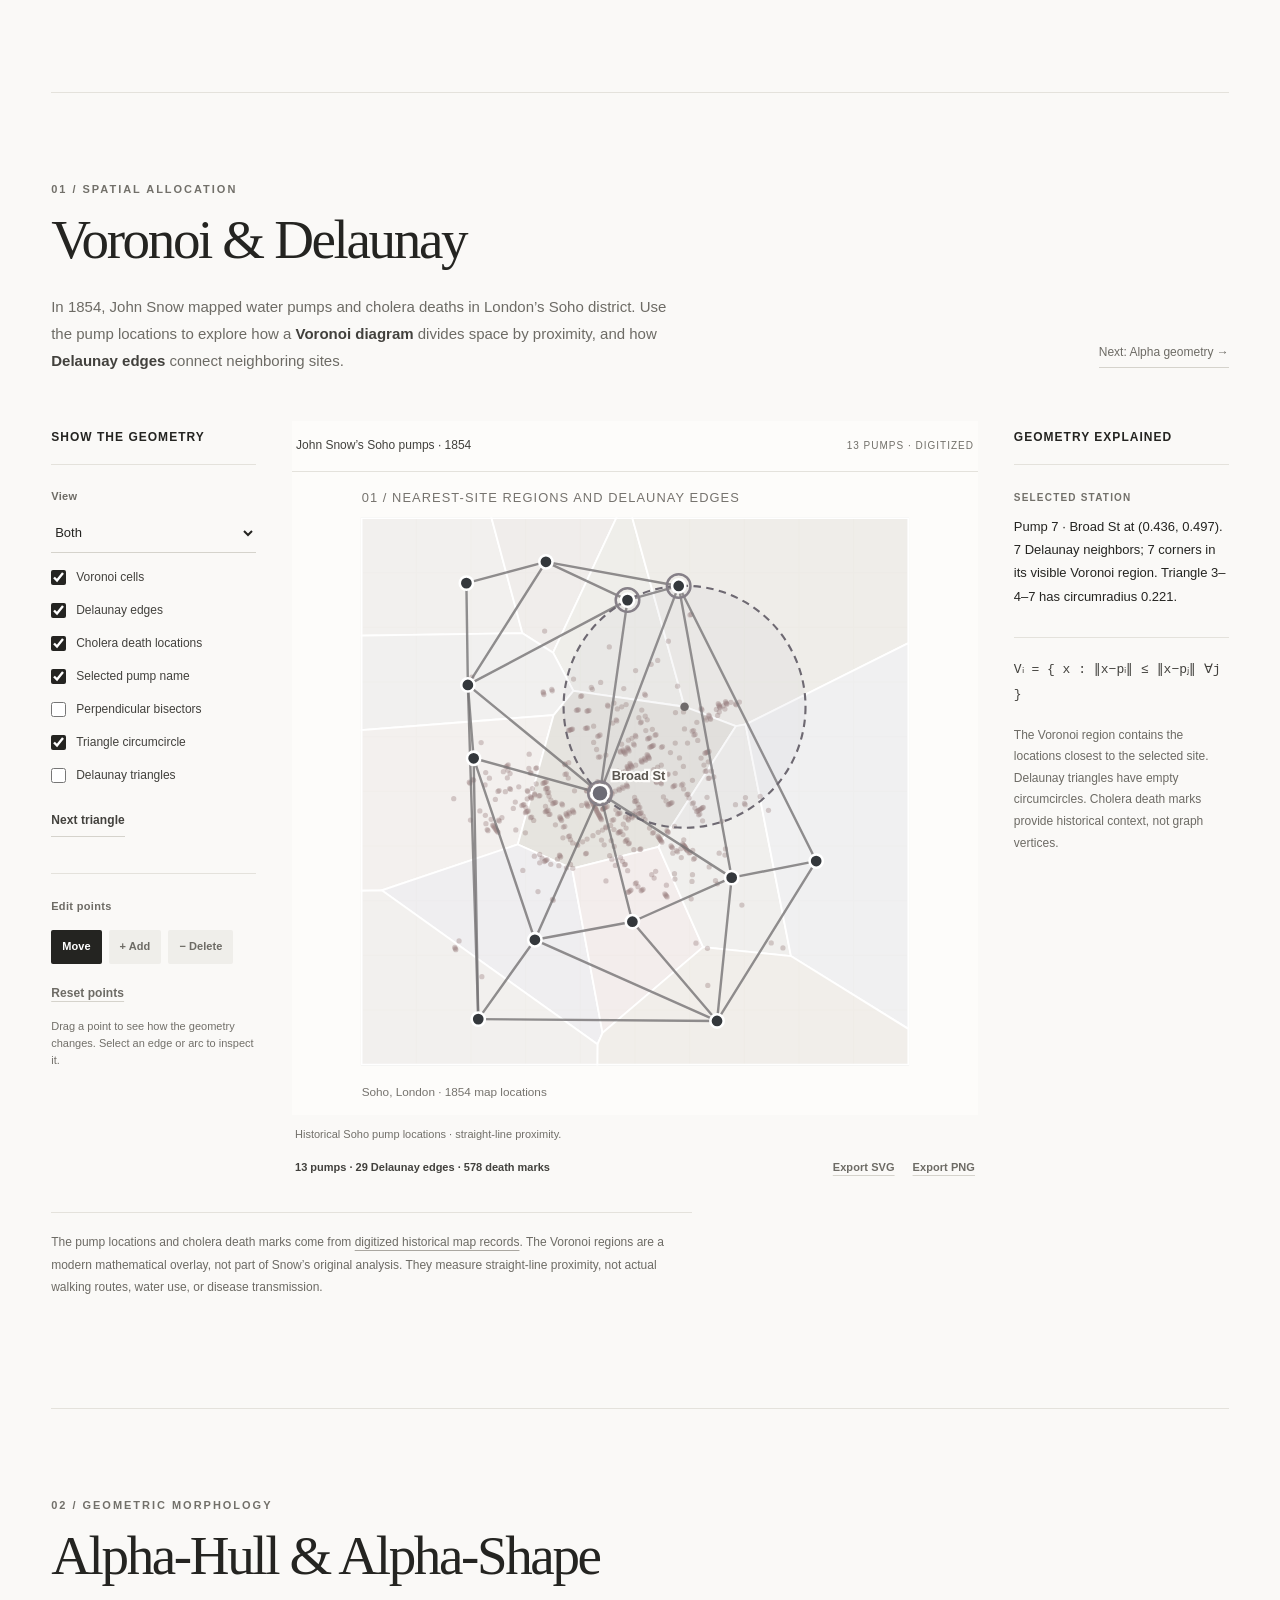
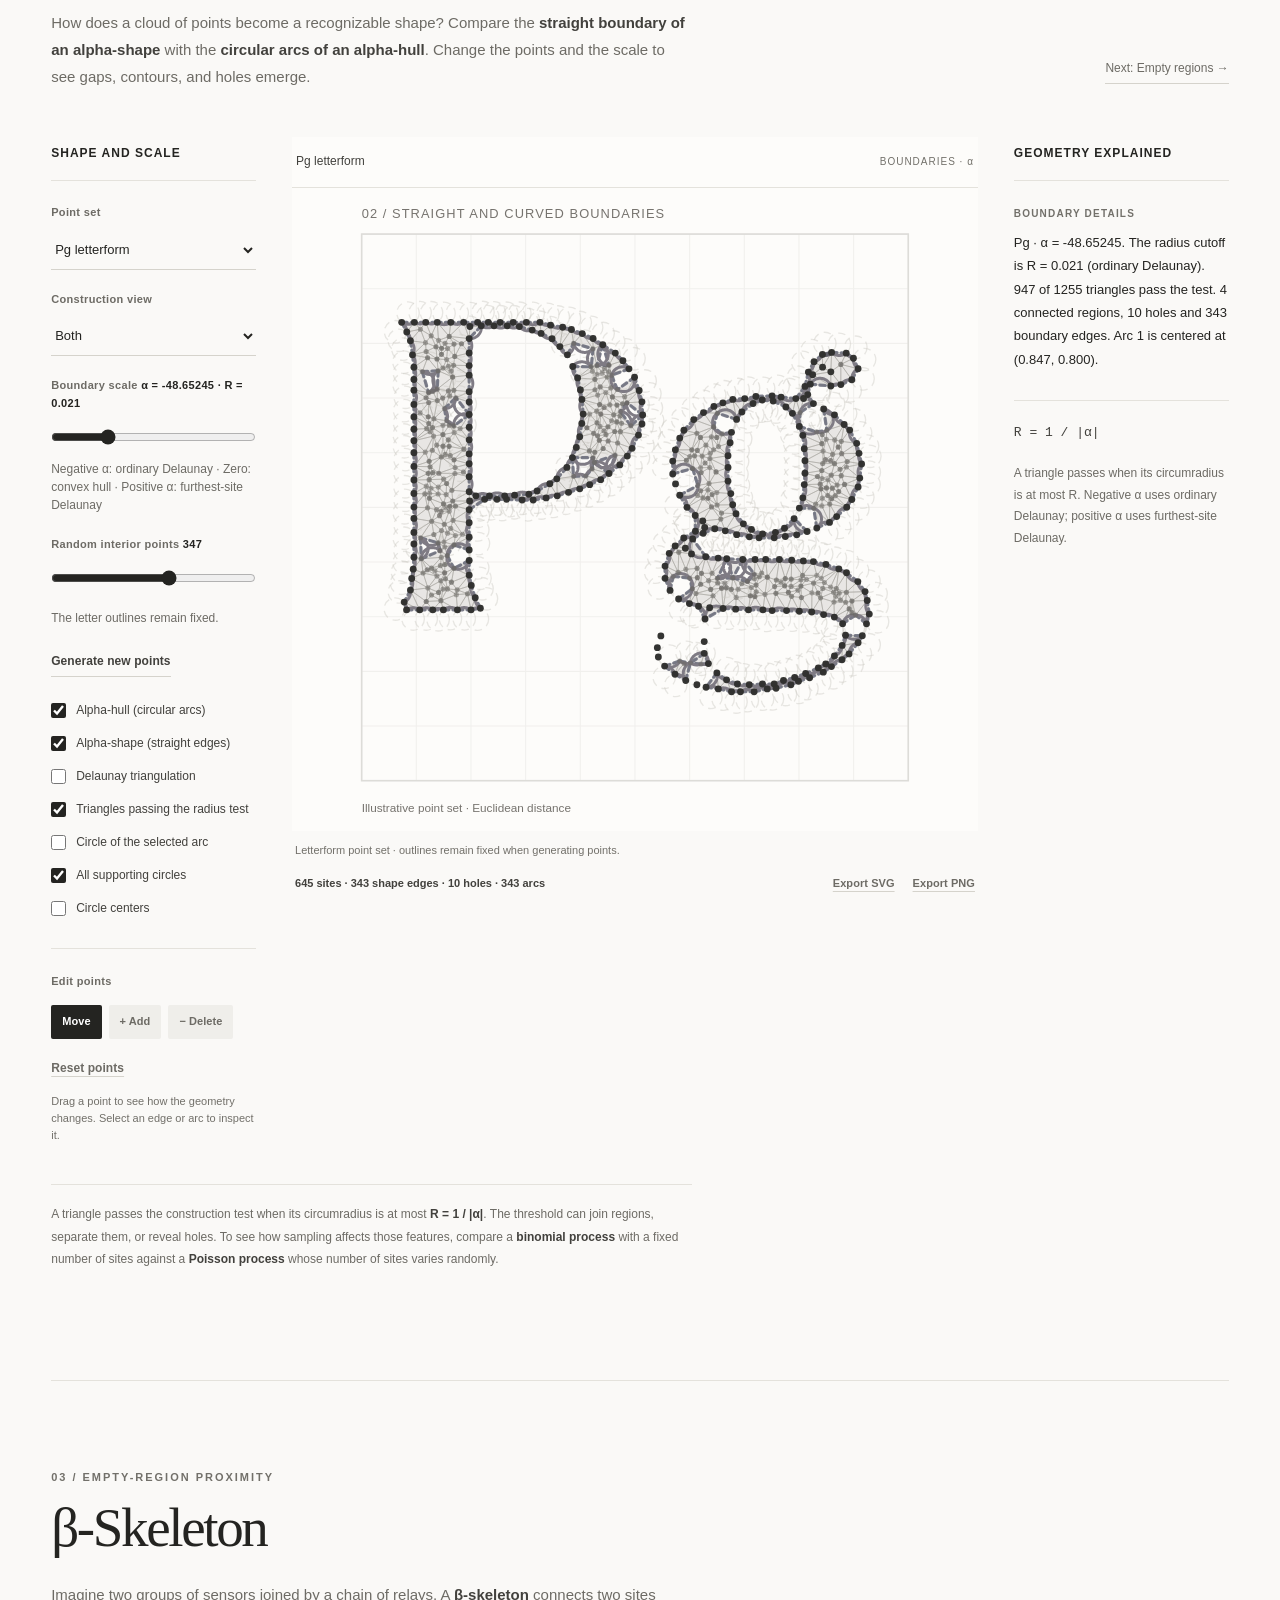
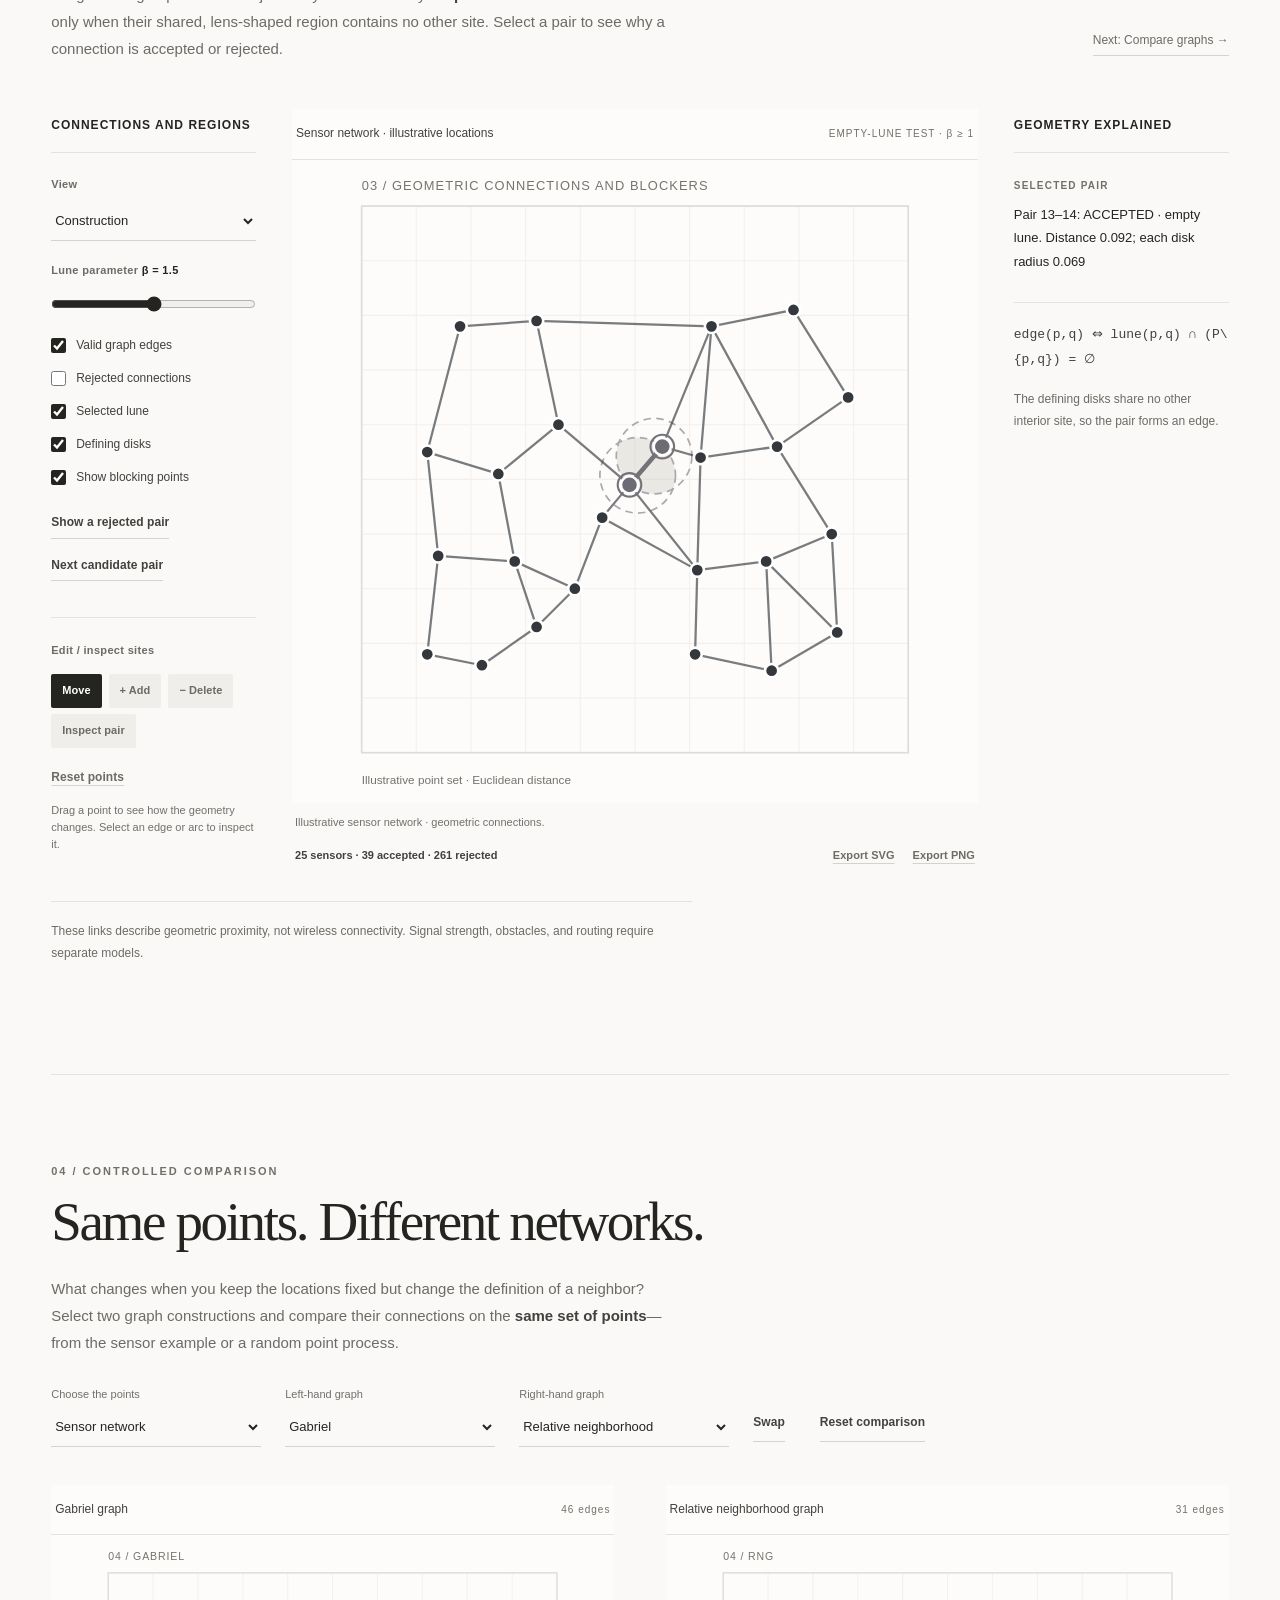
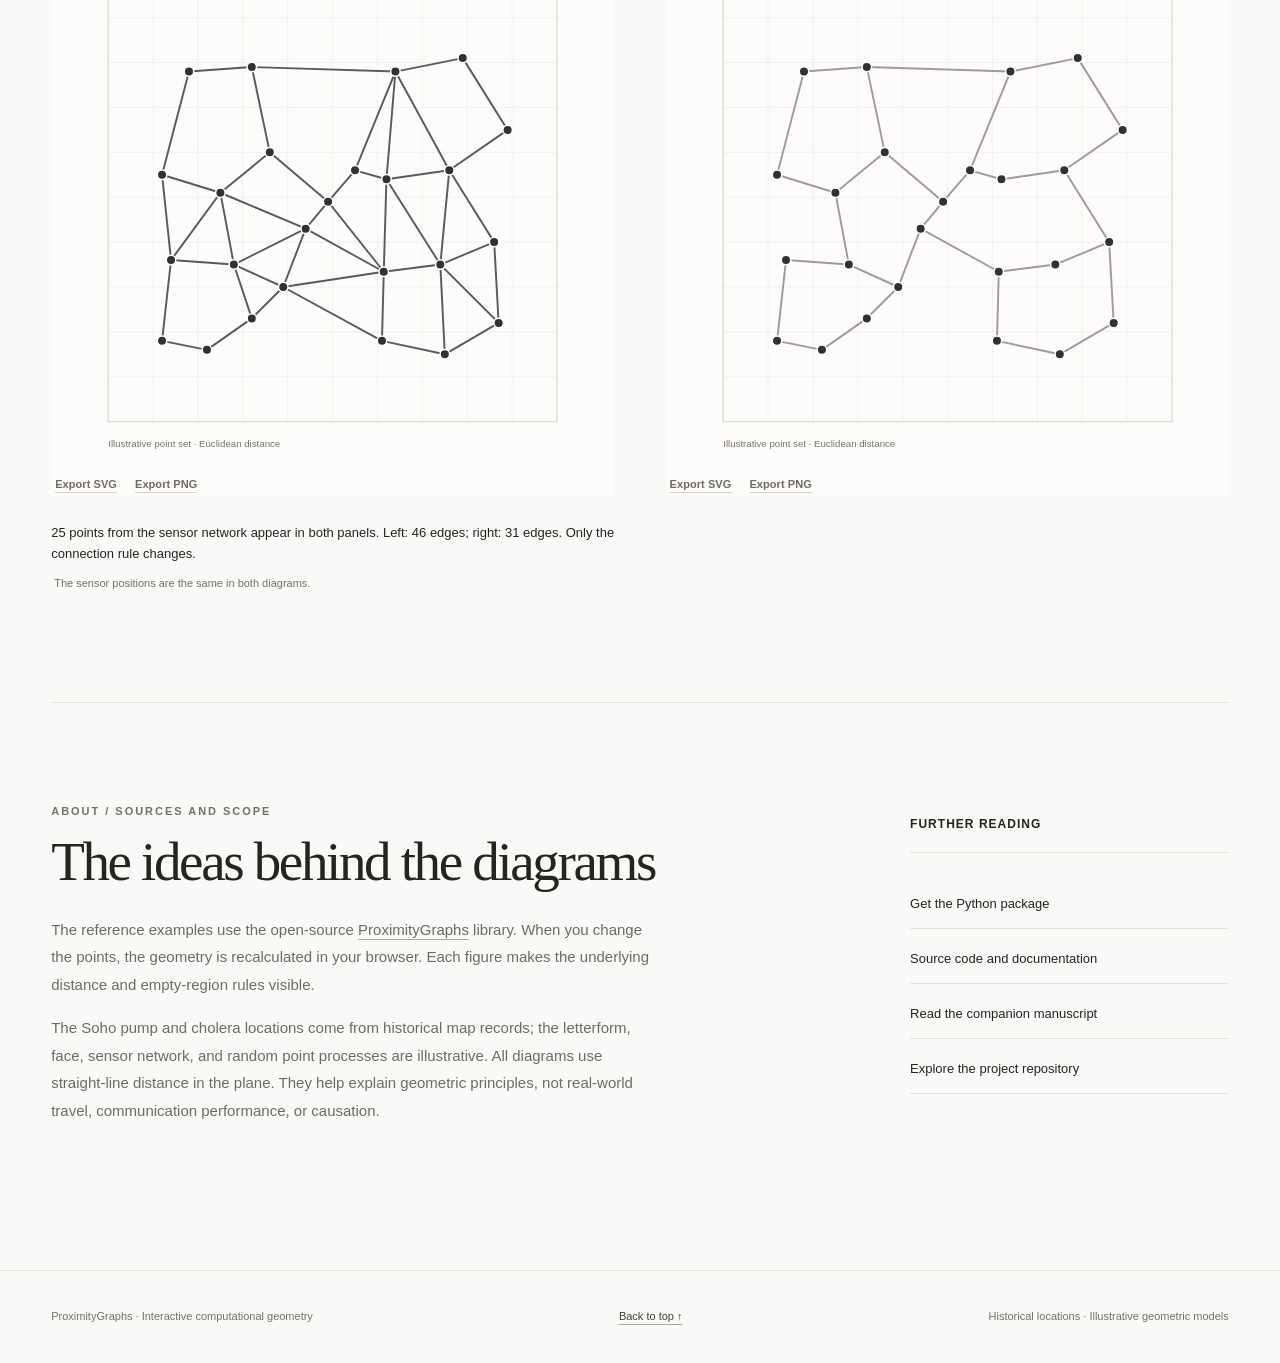
==== commit 9ec76114: "Remove repeated alpha introduction while explaining radius cutoff and stochastic sampling" ====
--- a/site/index.html
+++ b/site/index.html
@@ -206,7 +206,7 @@
           <p class="insight-note" id="habitat-note">Only triangles whose circumradii do not exceed R contribute to the boundary.</p>
         </aside>
       </div>
-      <p class="context">An <strong>alpha-shape</strong> follows the outer edges of triangles that satisfy a radius cutoff; an <strong>alpha-hull</strong> traces related boundaries with circular arcs. Changing the scale can join regions, separate them, or reveal holes. Try a fixed number of independently scattered points with the <strong>binomial process</strong>, or let the number itself vary with the <strong>Poisson process</strong>.</p>
+      <p class="context">A triangle passes the construction test when its circumradius is at most <strong>R = 1 / |α|</strong>. The threshold can join regions, separate them, or reveal holes. To see how sampling affects those features, compare a <strong>binomial process</strong> with a fixed number of sites against a <strong>Poisson process</strong> whose number of sites varies randomly.</p>
     </section>
 
     <section id="sensors" class="exhibit" aria-labelledby="sensors-title">
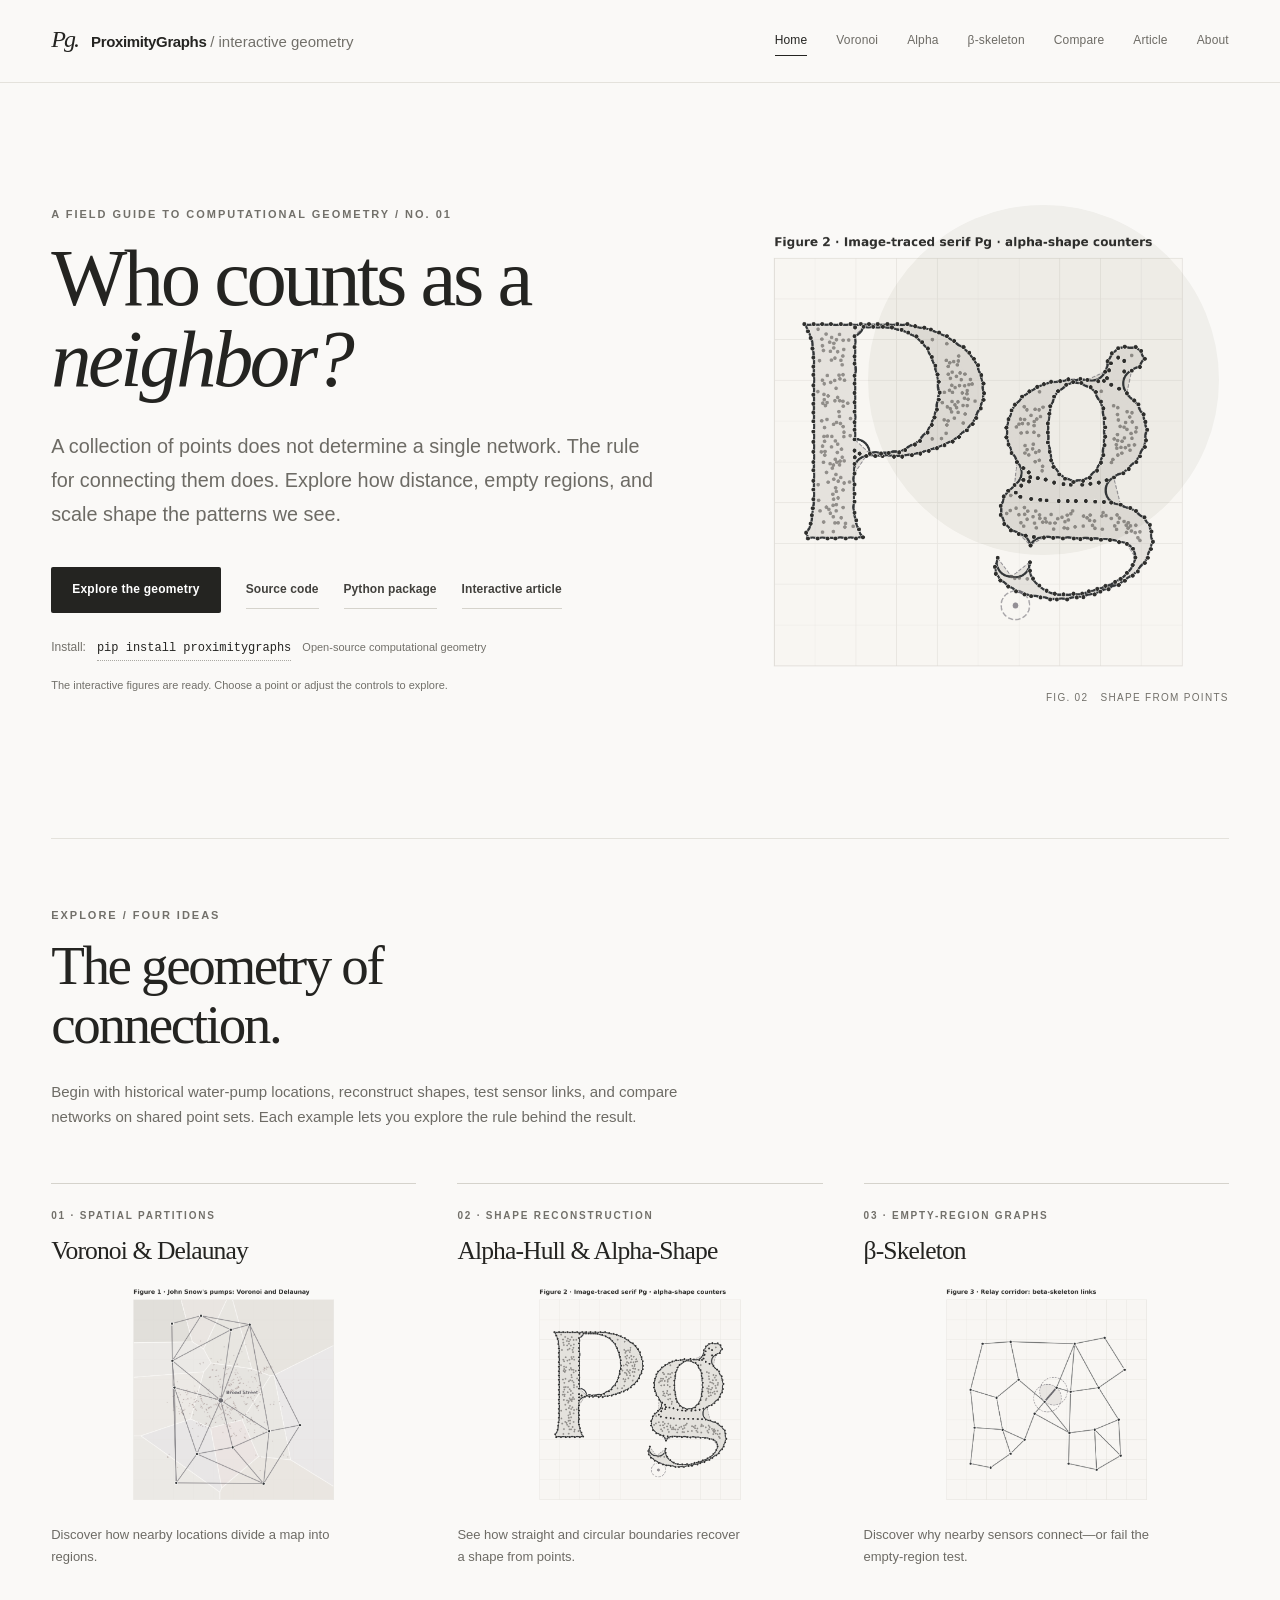
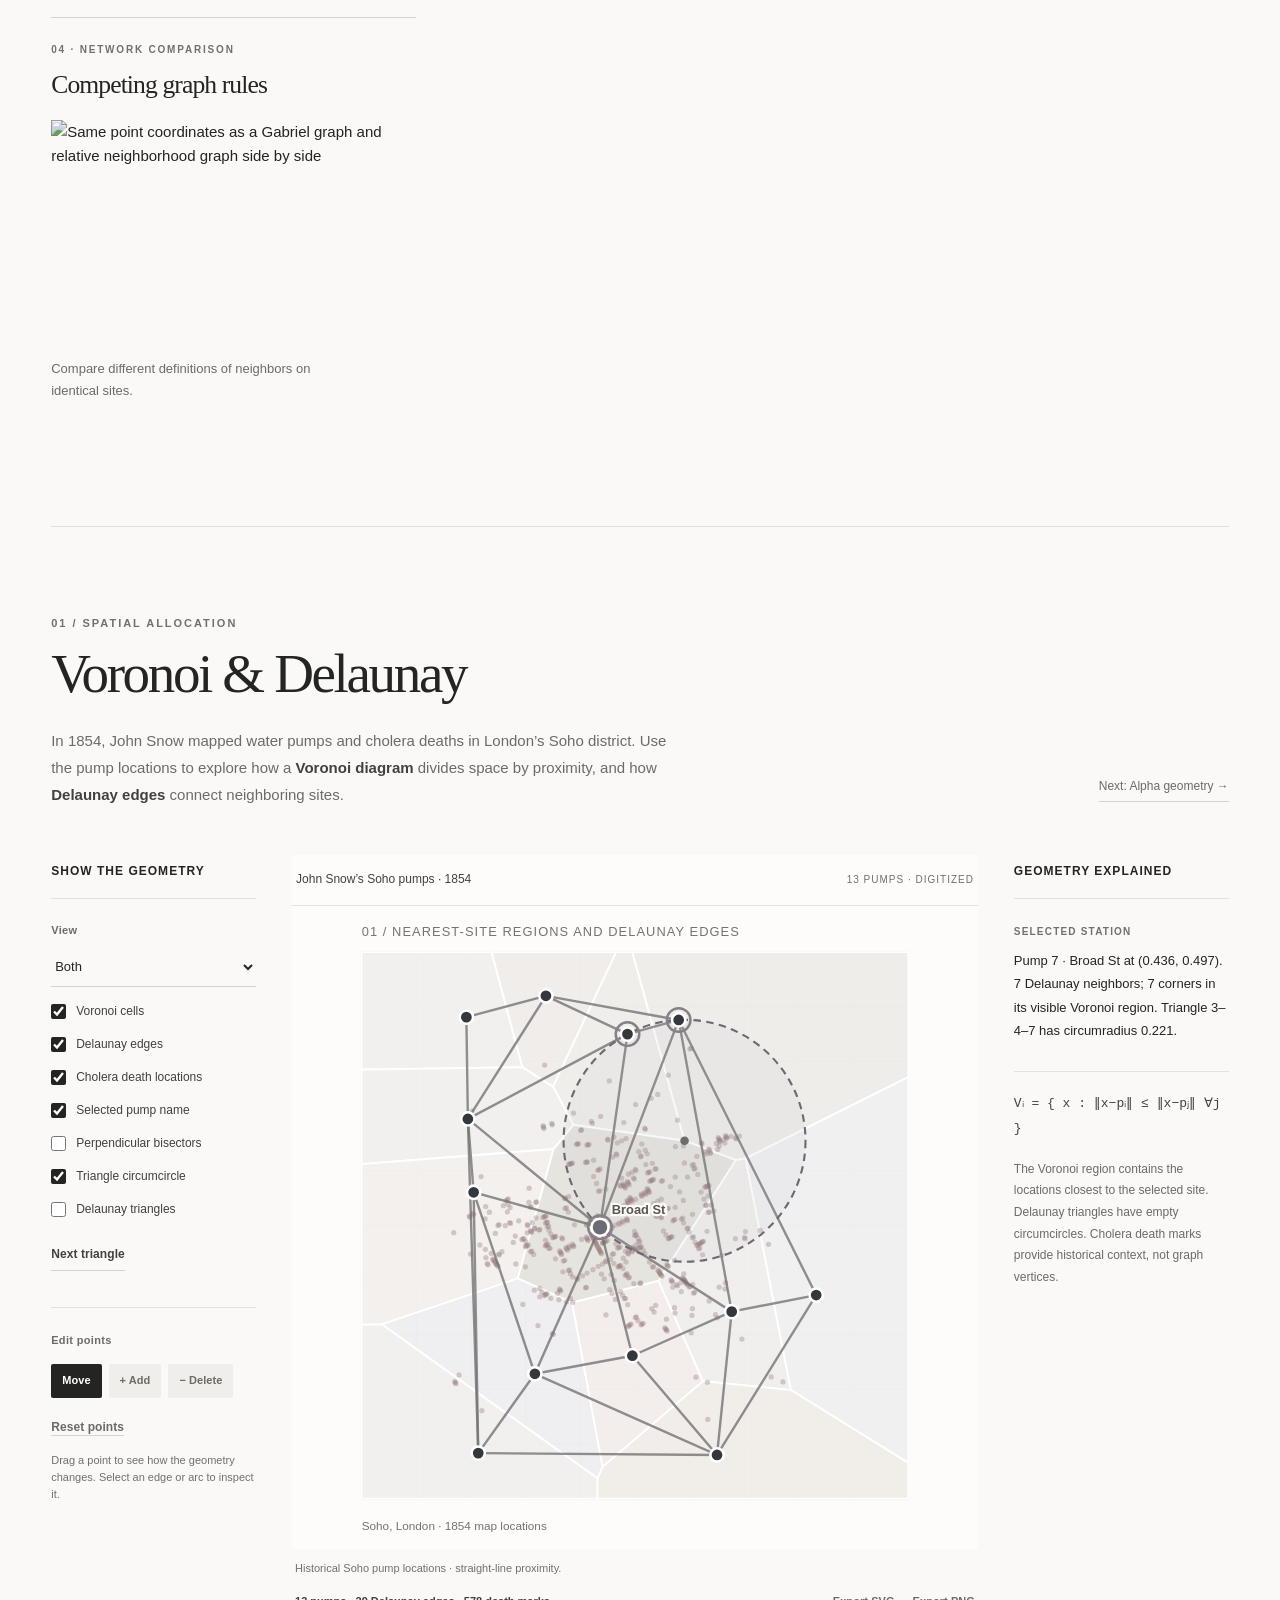
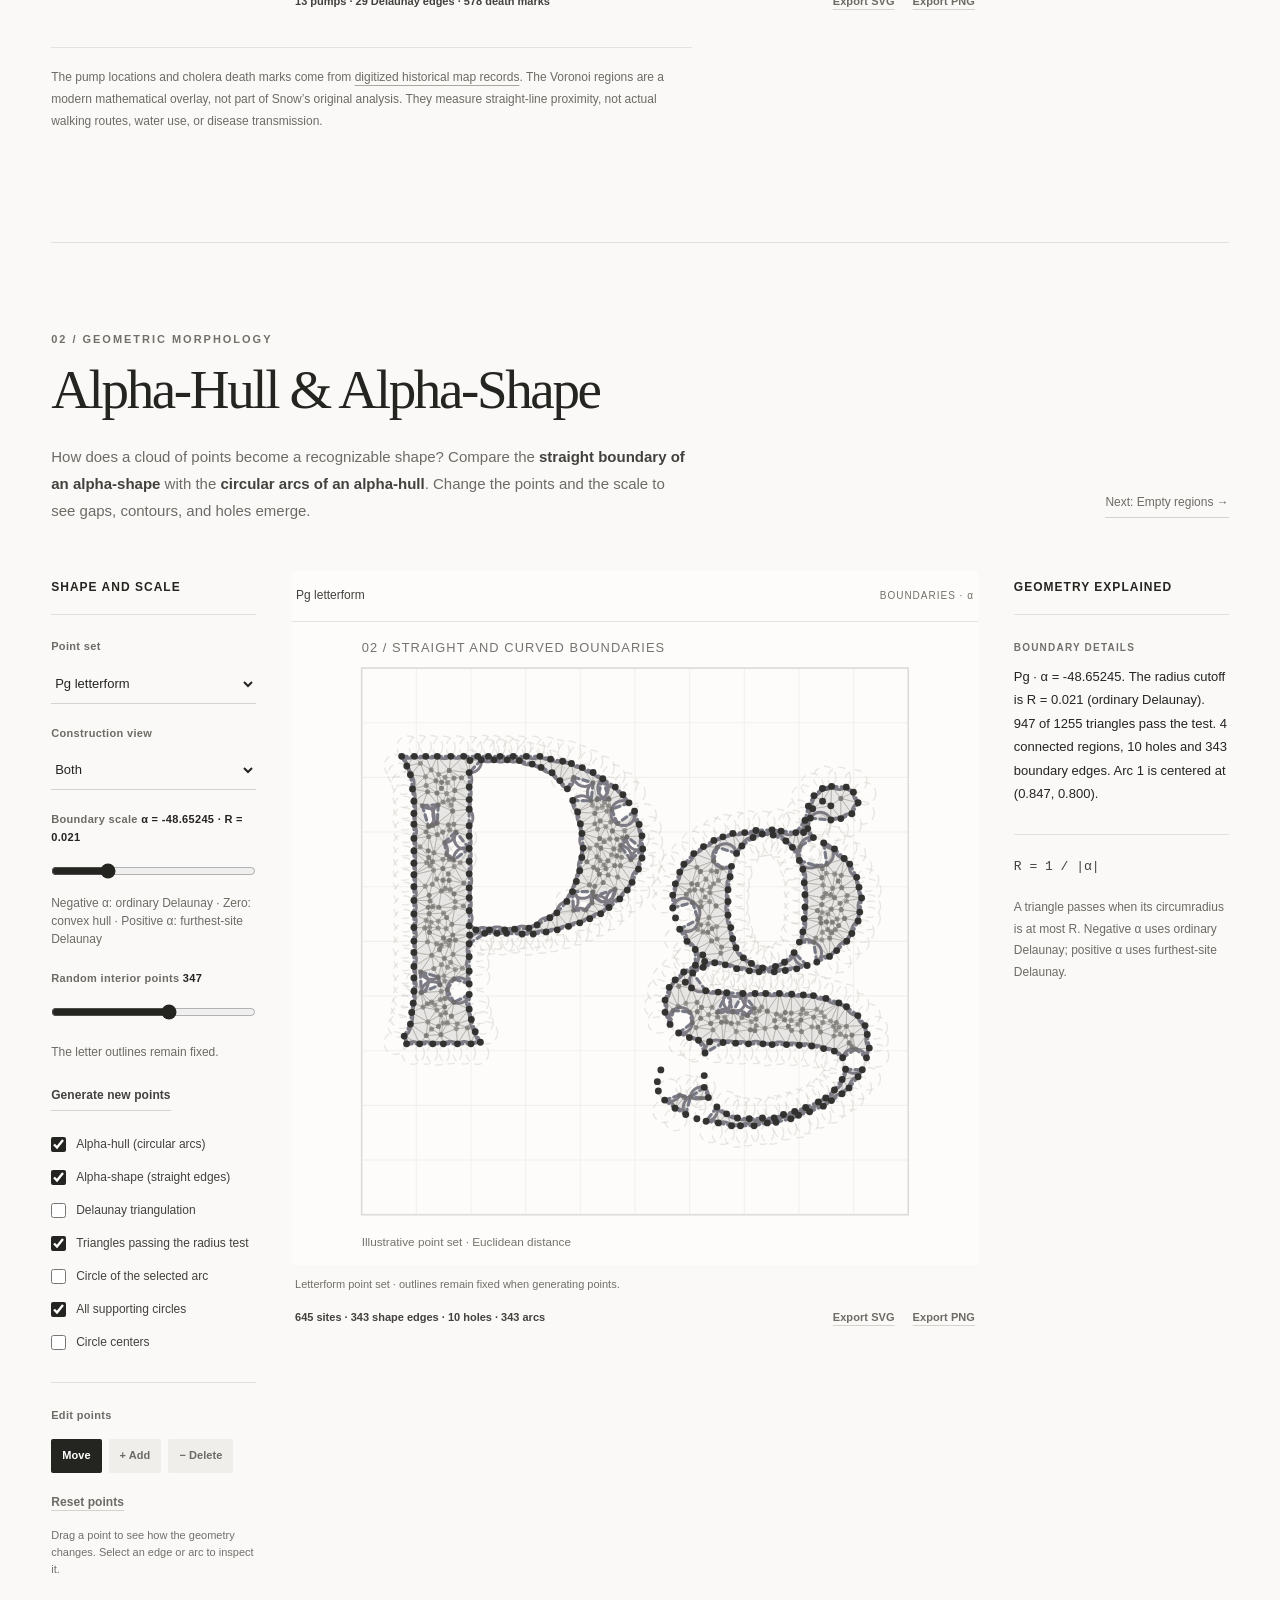
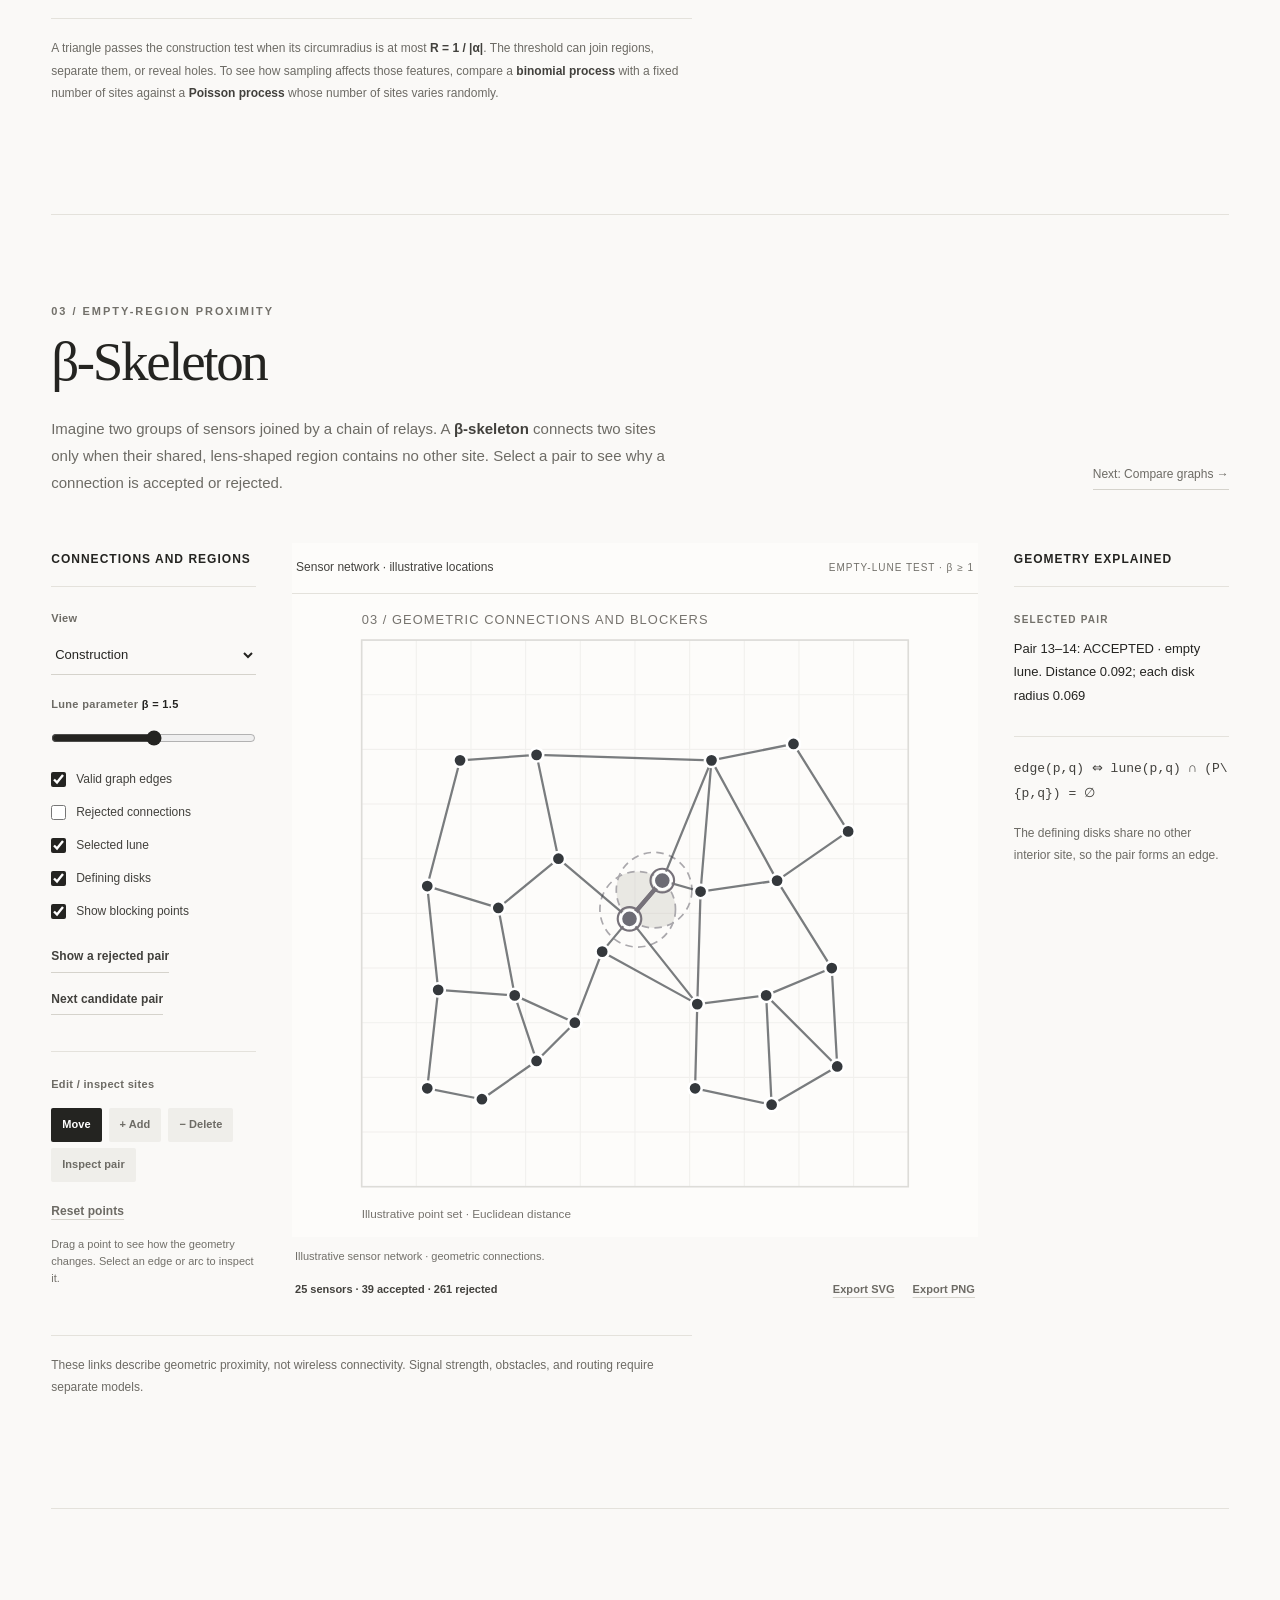
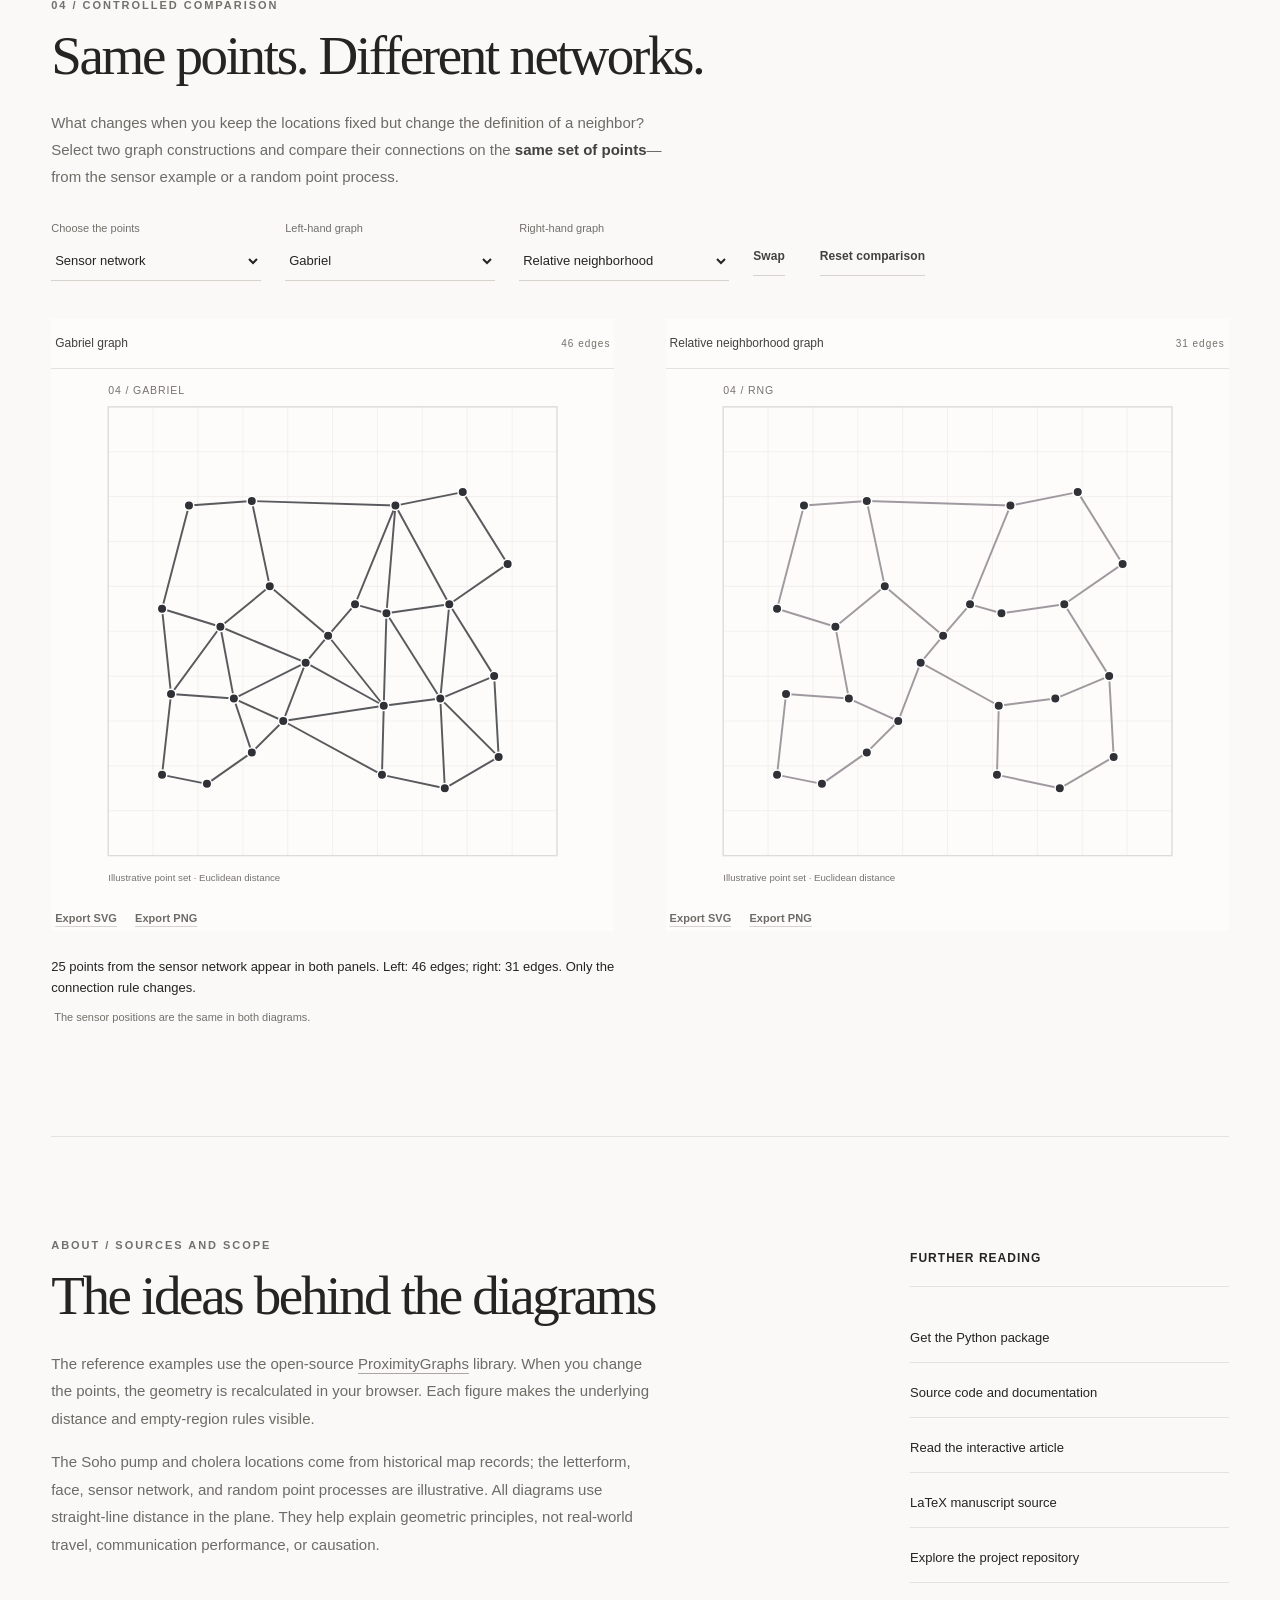
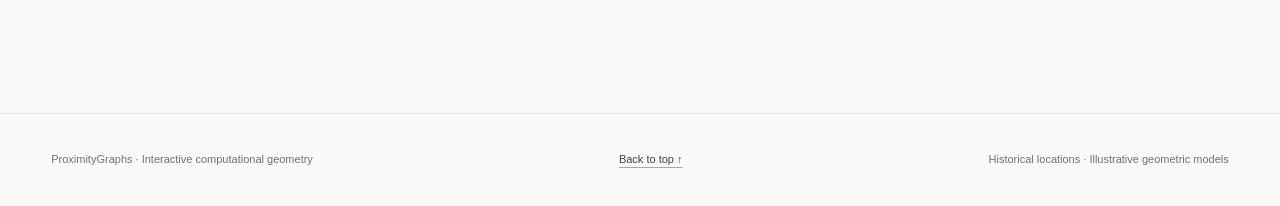
==== commit 071ea5e6: "Expose four-section laboratory, SIAM-style online article and safe embed views" ====
--- a/site/index.html
+++ b/site/index.html
@@ -11,6 +11,13 @@
   <meta property="og:url" content="https://heri-espino.github.io/proximitygraphs-siam-figures/">
   <title>ProximityGraphs Lab | Who Counts as a Neighbor?</title>
   <link rel="stylesheet" href="styles.css">
+  <script>
+    // Self-contained framed view for each SIAM-style online demonstration.
+    const embed = new URLSearchParams(location.search).get("embed");
+    if (["water","habitat","sensors","compare"].includes(embed))
+      document.documentElement.setAttribute("data-embed", embed);
+  </script>
+
   <script src="editor.js" defer></script>
   <script src="geometry-details.js" defer></script>
   <script src="data/pg_reference_points.js" defer></script>
@@ -24,7 +31,7 @@
       <a class="brand" href="#top"><span class="mark" aria-hidden="true">Pg.</span><span>ProximityGraphs <span class="muted">/ interactive geometry</span></span></a>
       <nav aria-label="Sections">
         <a href="#top">Home</a><a href="#water">Voronoi</a><a href="#habitat">Alpha</a>
-        <a href="#sensors">β-skeleton</a><a href="#compare">Compare</a><a href="#about">About</a>
+        <a href="#sensors">β-skeleton</a><a href="#compare">Compare</a><a href="article.html">Article</a><a href="#about">About</a>
       </nav>
     </div>
   </header>
@@ -38,6 +45,7 @@
           <a class="button primary" href="#explore">Explore the geometry</a>
           <a class="button" href="https://github.com/ProximityGraphs/ProximityGraphs" target="_blank" rel="noopener noreferrer">Source code</a>
           <a class="button" href="https://pypi.org/project/proximitygraphs/" target="_blank" rel="noopener noreferrer">Python package</a>
+          <a class="button" href="article.html">Interactive article</a>
         </div>
         <p class="install-hint">Install: <code>pip install proximitygraphs</code><span>Open-source computational geometry</span></p>
         <p class="source" id="source-status" role="status">Preparing the interactive figures…</p>
@@ -49,9 +57,9 @@
     </section>
 
     <section id="explore" class="directory" aria-labelledby="explore-title">
-      <div class="section-kicker">EXPLORE / THREE IDEAS</div>
+      <div class="section-kicker">EXPLORE / FOUR IDEAS</div>
       <h2 id="explore-title">The geometry of connection.</h2>
-      <p class="section-intro">Begin with historical water-pump locations, reconstruct a shape from scattered points, and test which sensors become neighbors. Each example lets you explore the rule behind the result.</p>
+      <p class="section-intro">Begin with historical water-pump locations, reconstruct shapes, test sensor links, and compare networks on shared point sets. Each example lets you explore the rule behind the result.</p>
       <div class="chapter-grid">
         <a class="chapter-card" href="#water">
           <img loading="lazy" src="assets/figure01-water.png" alt="Historical Soho water-pump locations and cholera death marks overlaid with Voronoi regions">
@@ -70,6 +78,12 @@
           <span class="chapter-meta">03 · EMPTY-REGION GRAPHS</span>
           <strong>β-Skeleton</strong>
           <span>Discover why nearby sensors connect—or fail the empty-region test.</span>
+        </a>
+        <a class="chapter-card" href="#compare">
+          <img loading="lazy" src="assets/figure04-compare.png" alt="Same point coordinates as a Gabriel graph and relative neighborhood graph side by side">
+          <span class="chapter-meta">04 · NETWORK COMPARISON</span>
+          <strong>Competing graph rules</strong>
+          <span>Compare different definitions of neighbors on identical sites.</span>
         </a>
       </div>
     </section>
@@ -331,7 +345,8 @@
         <h3>Further reading</h3>
         <a href="https://pypi.org/project/proximitygraphs/" target="_blank" rel="noopener noreferrer">Get the Python package</a>
         <a href="https://github.com/ProximityGraphs/ProximityGraphs" target="_blank" rel="noopener noreferrer">Source code and documentation</a>
-        <a href="https://github.com/heri-espino/proximitygraphs-siam-figures/blob/main/article/feature.md" target="_blank" rel="noopener noreferrer">Read the companion manuscript</a>
+        <a href="article.html">Read the interactive article</a>
+        <a href="https://github.com/heri-espino/proximitygraphs-siam-figures/blob/main/article/main.tex" target="_blank" rel="noopener noreferrer">LaTeX manuscript source</a>
         <a href="https://github.com/heri-espino/proximitygraphs-siam-figures" target="_blank" rel="noopener noreferrer">Explore the project repository</a>
       </div>
     </section>
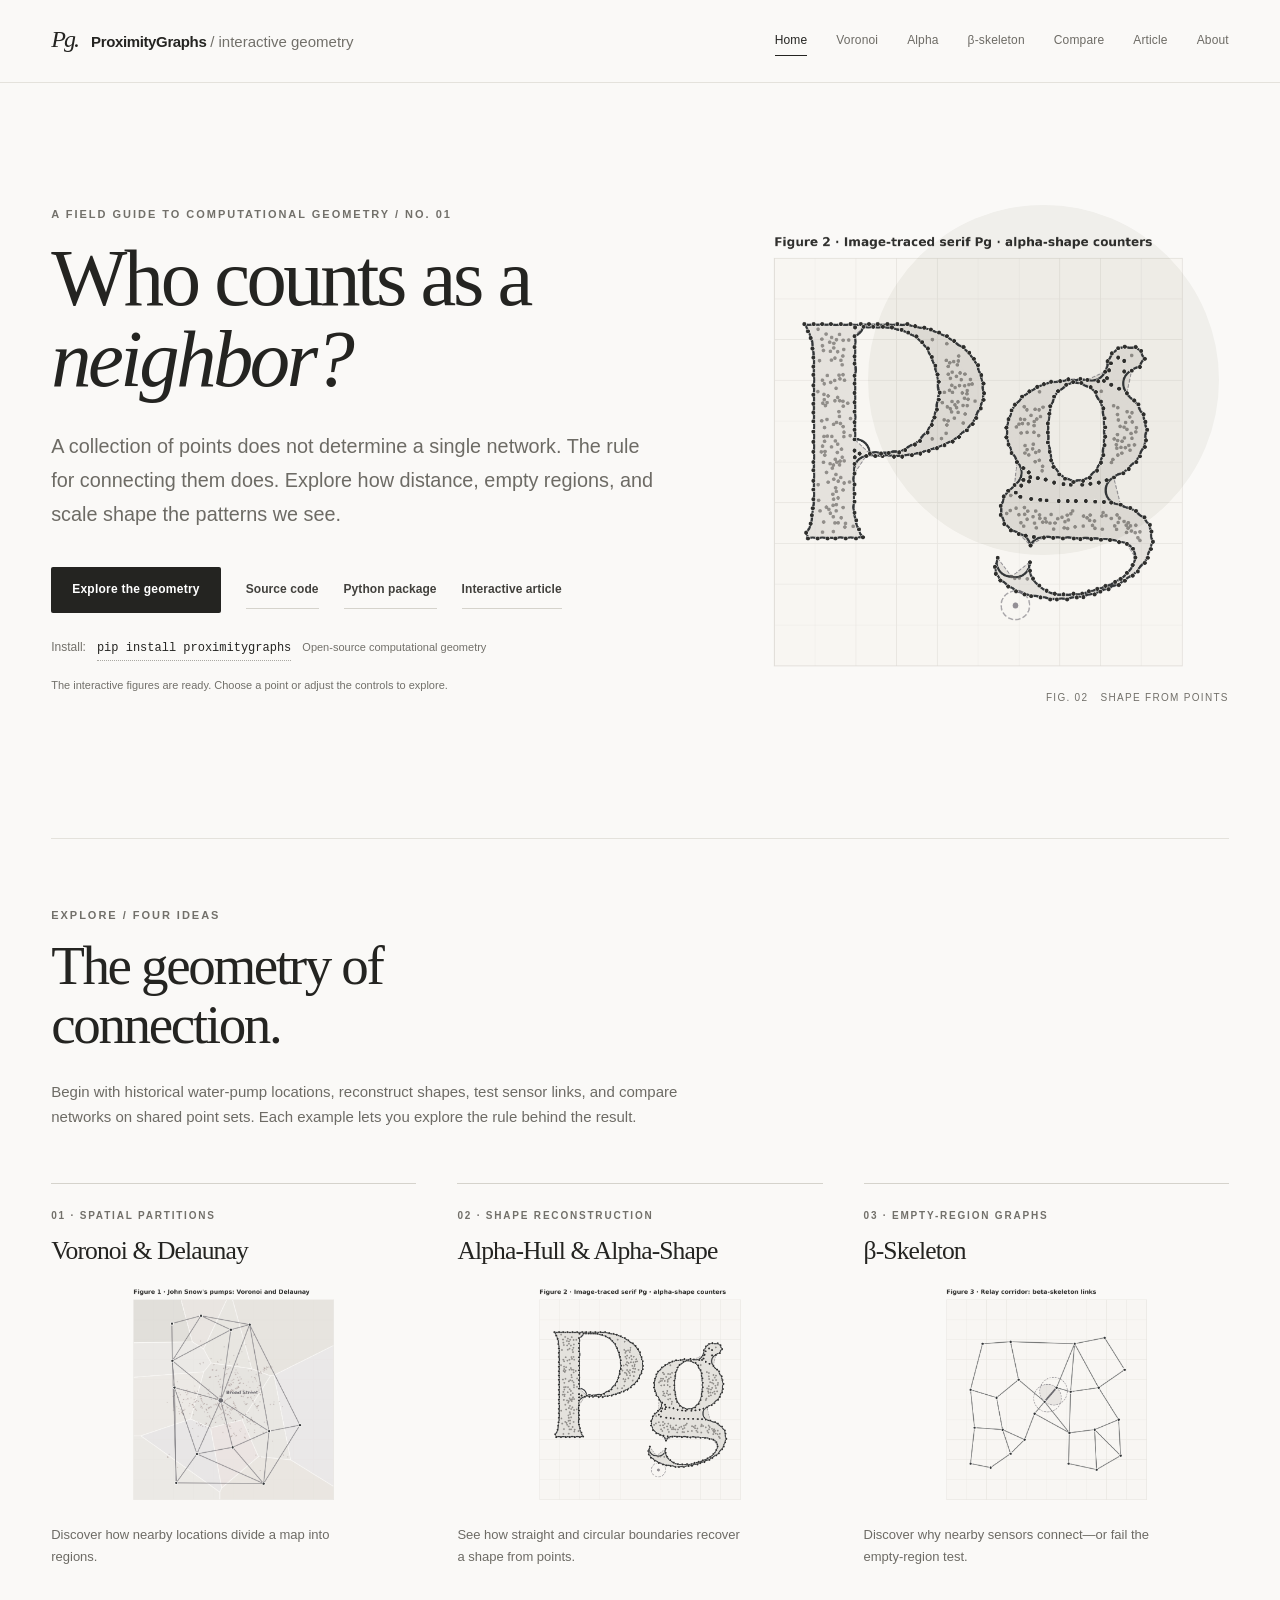
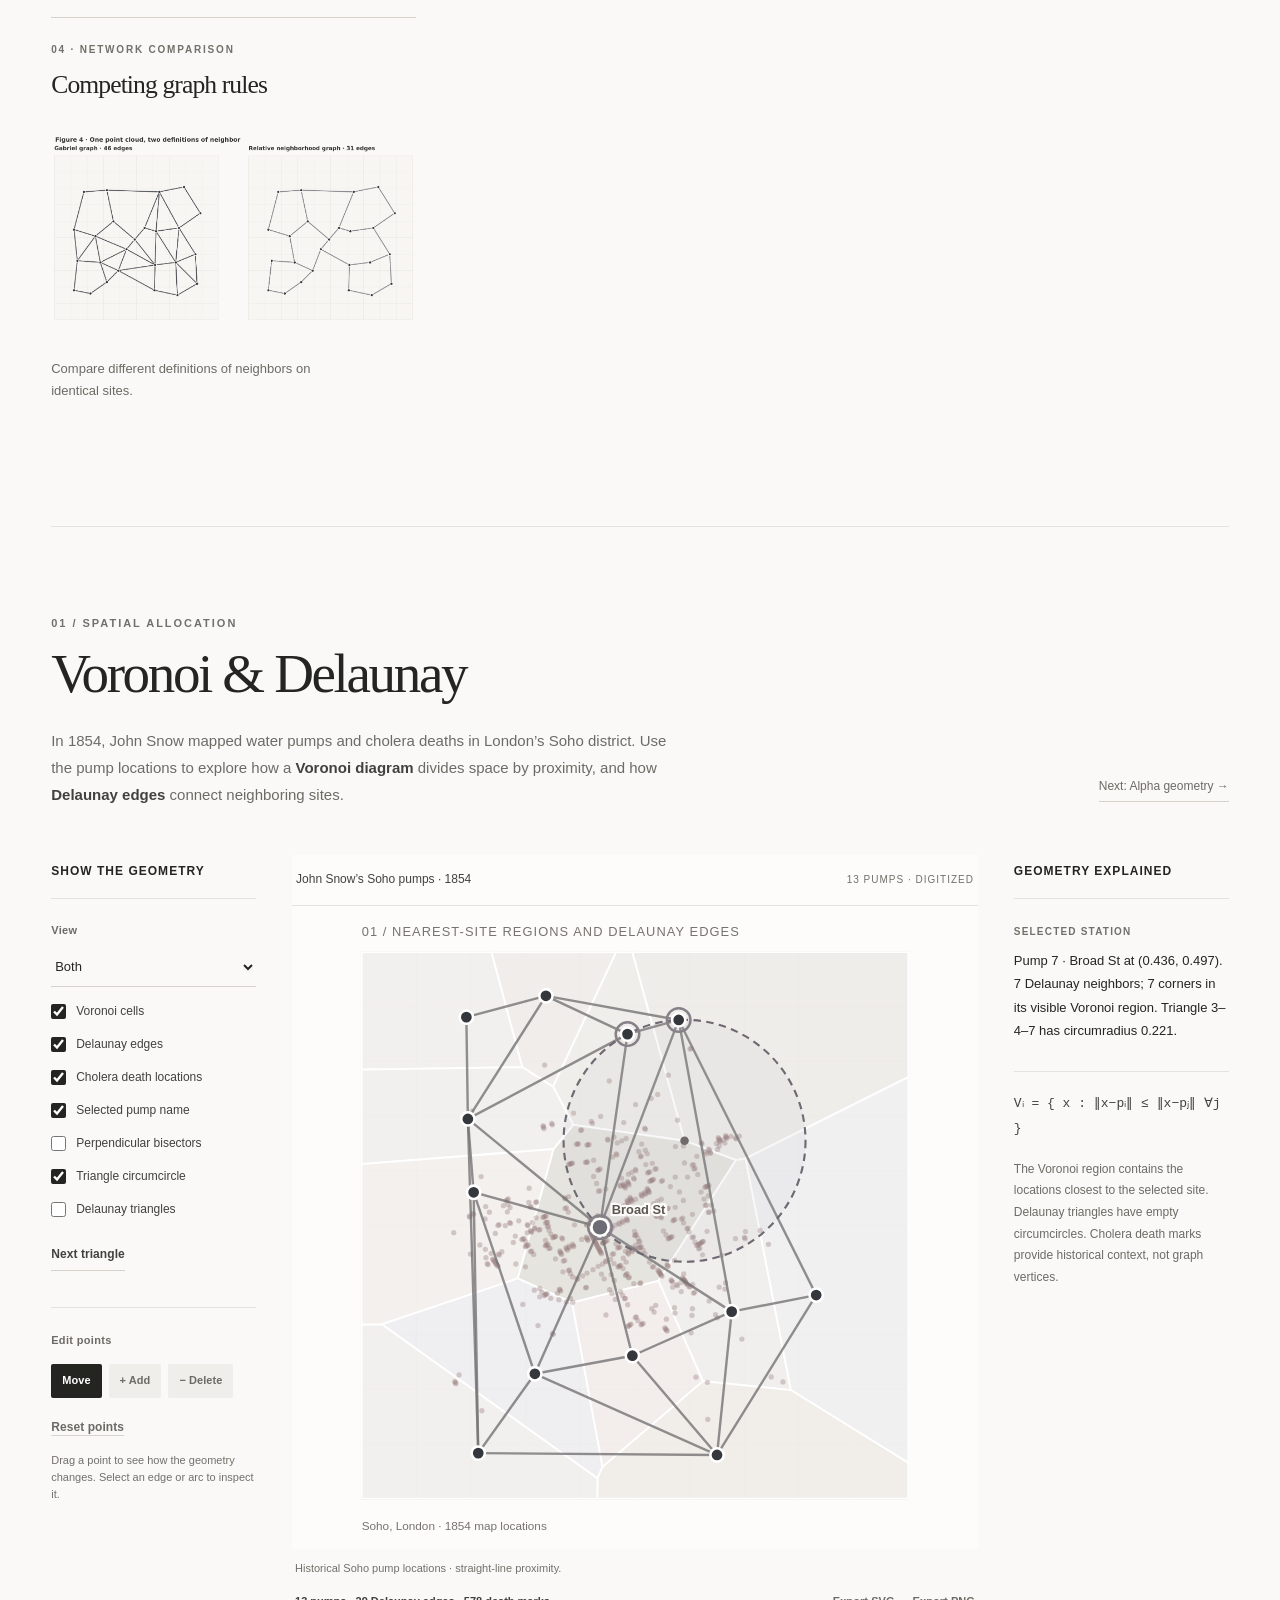
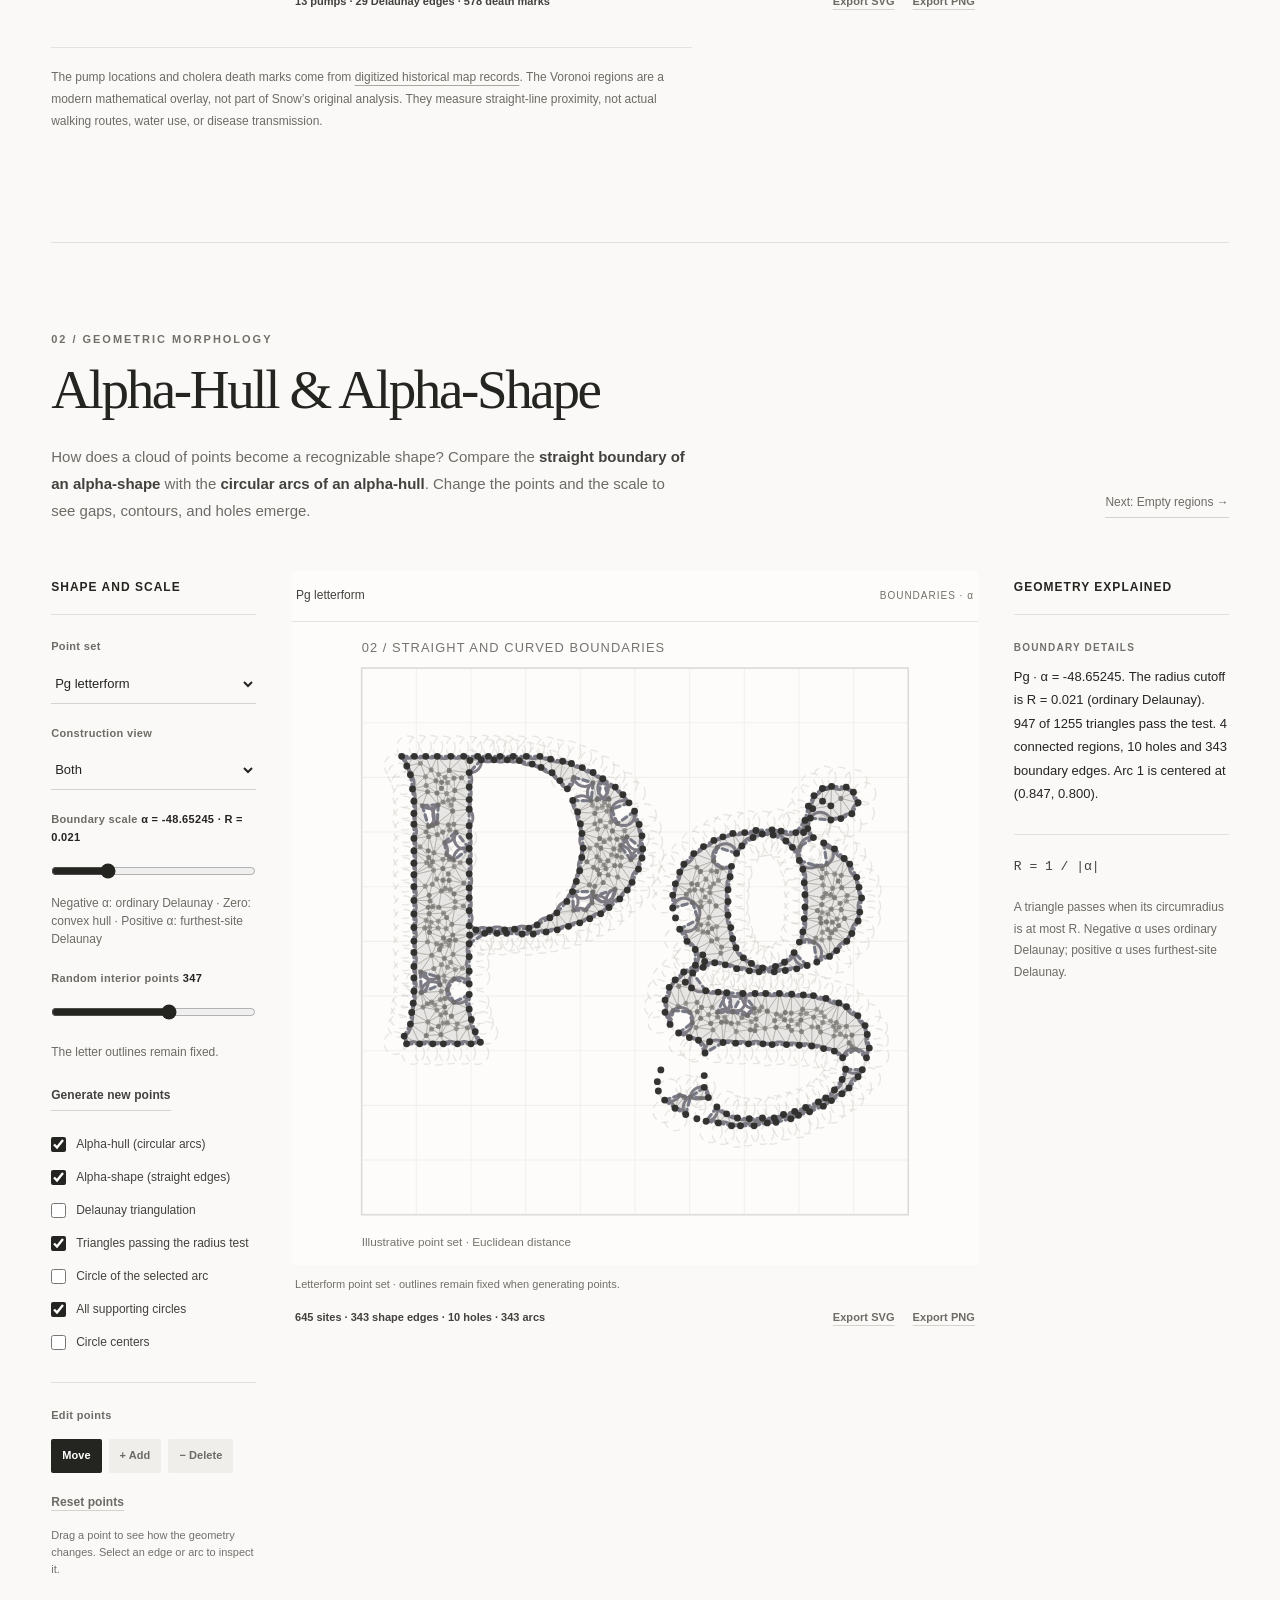
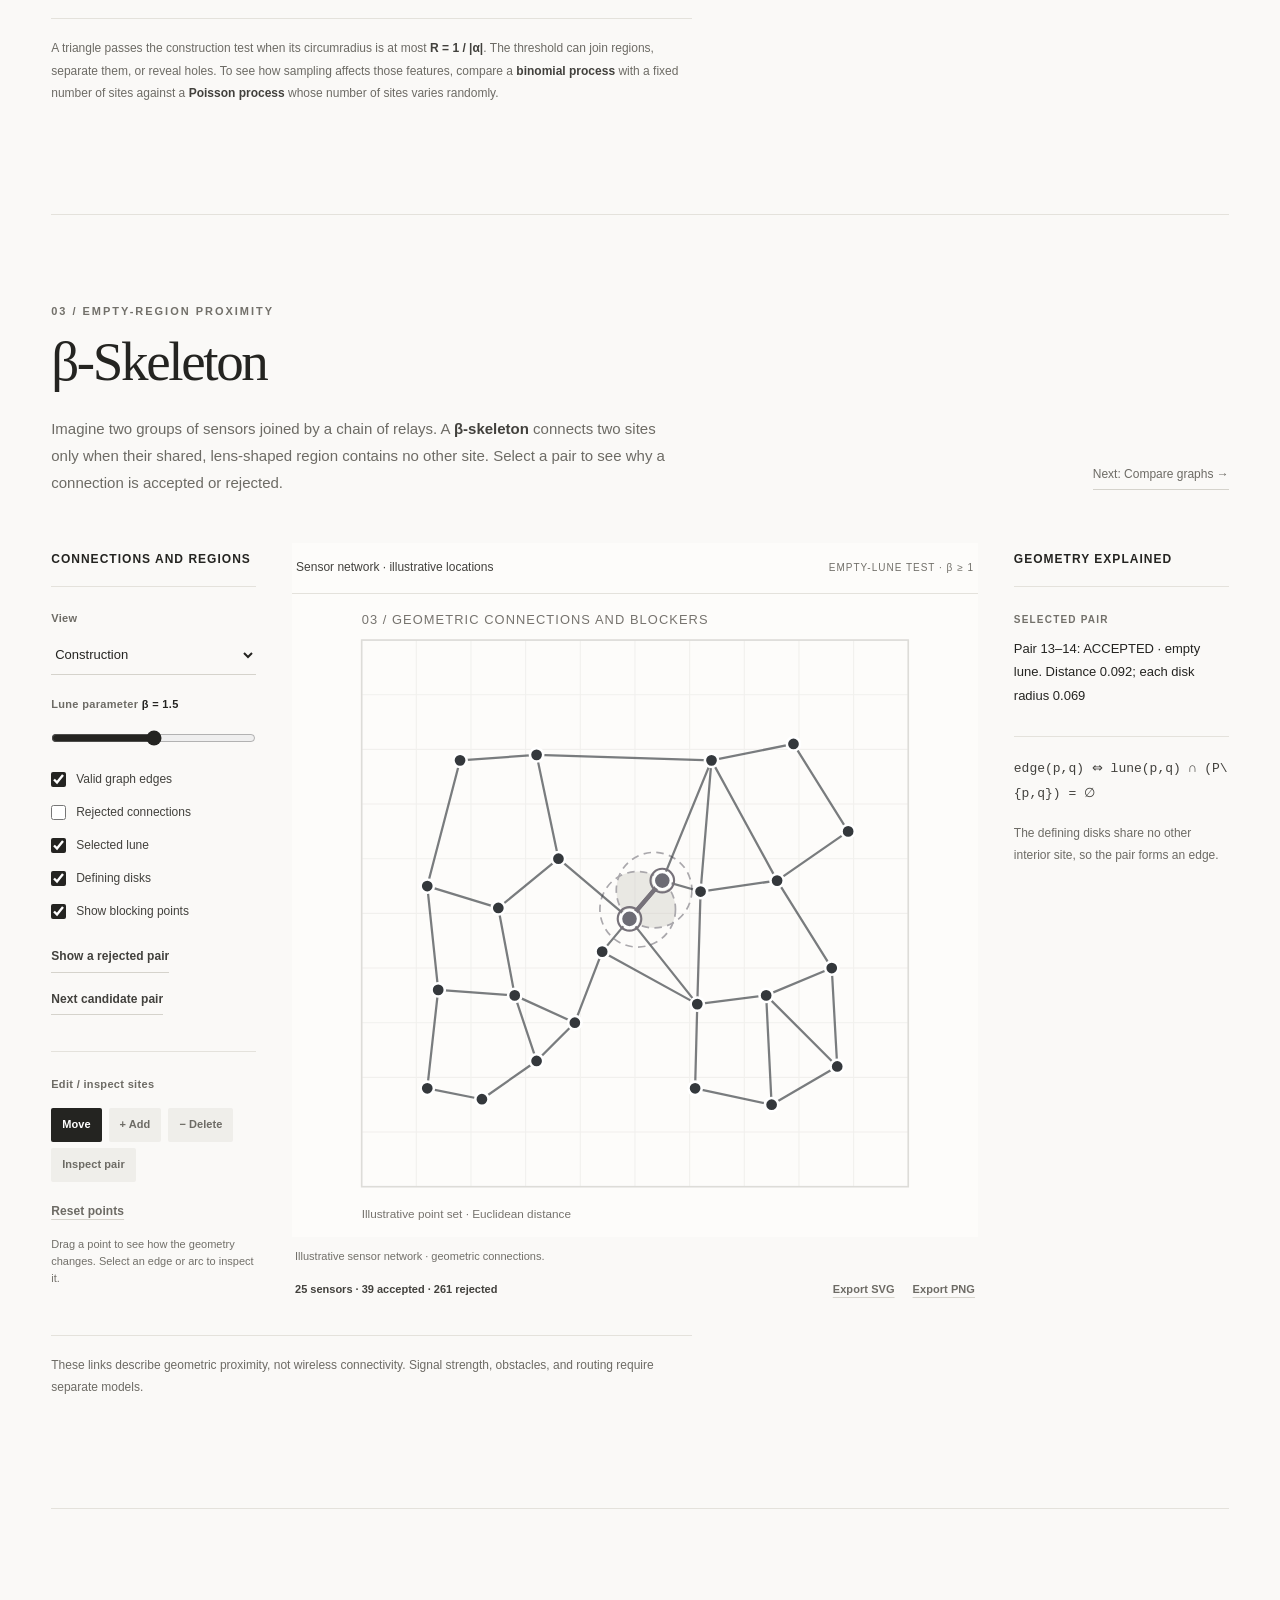
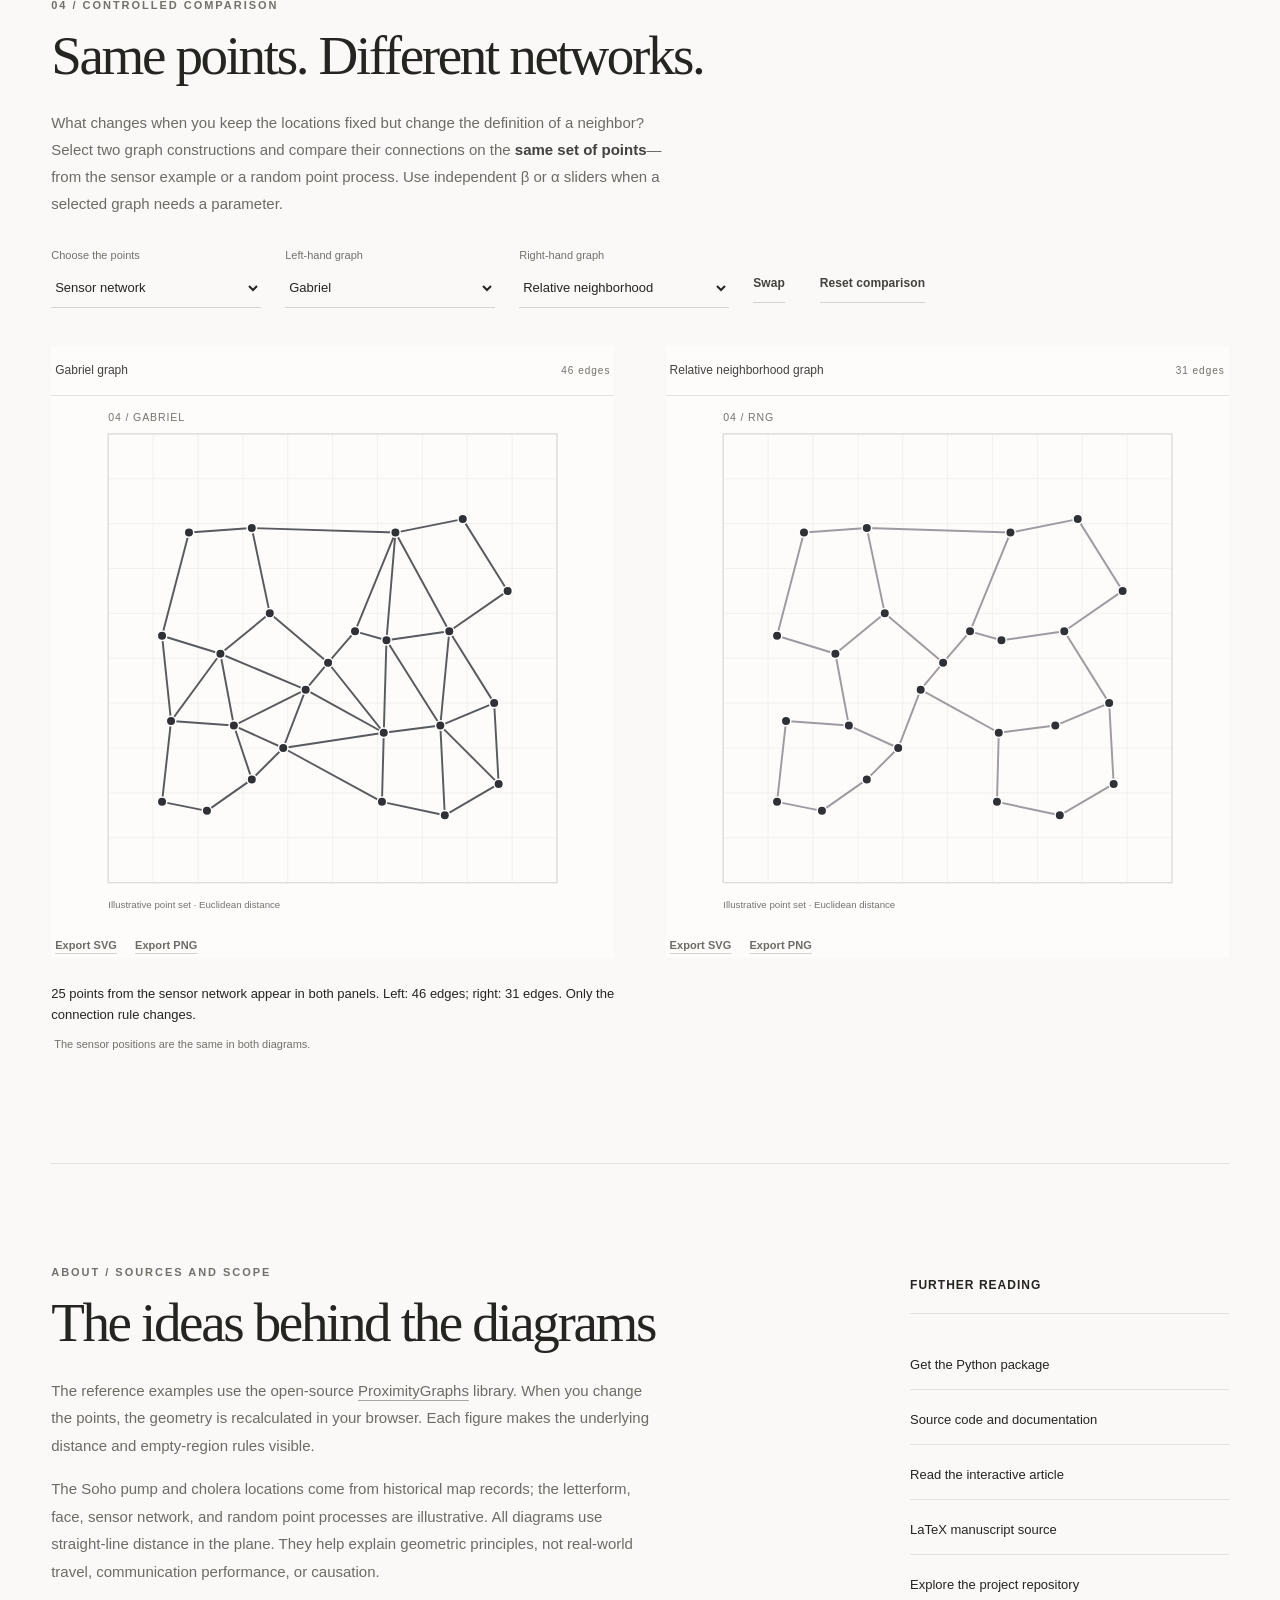
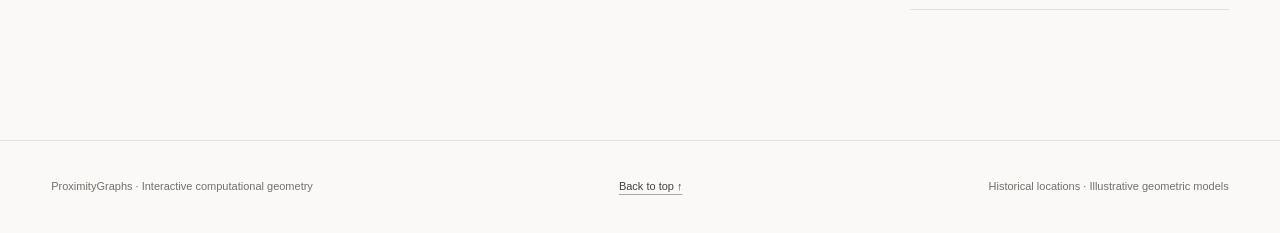
==== commit 3c551d36: "Add contextual independent beta/alpha sliders and circular alpha-hull option to both comparison pane" ====
--- a/site/index.html
+++ b/site/index.html
@@ -277,7 +277,7 @@
     <section id="compare" class="exhibit compare-exhibit" aria-labelledby="compare-title">
       <div class="section-kicker">04 / Controlled comparison</div>
       <h2 id="compare-title">Same points. Different networks.</h2>
-      <p class="intro">What changes when you keep the locations fixed but change the definition of a neighbor? Select two graph constructions and compare their connections on the <strong>same set of points</strong>—from the sensor example or a random point process.</p>
+      <p class="intro">What changes when you keep the locations fixed but change the definition of a neighbor? Select two graph constructions and compare their connections on the <strong>same set of points</strong>—from the sensor example or a random point process. Use independent β or α sliders when a selected graph needs a parameter.</p>
       <div class="compare-controls">
         <label for="compare-point-set">Choose the points
           <select id="compare-point-set" class="control-select">
@@ -286,20 +286,46 @@
             <option value="poisson">Poisson process</option>
           </select>
         </label>
-        <label for="compare-left">Left-hand graph
-          <select id="compare-left" class="control-select">
-            <option value="delaunay">Delaunay</option><option value="gabriel" selected>Gabriel</option>
-            <option value="rng">Relative neighborhood</option><option value="beta">β-skeleton (β = 1.5)</option>
-            <option value="alpha-shape">Alpha-shape (α = −4)</option>
-          </select>
-        </label>
-        <label for="compare-right">Right-hand graph
-          <select id="compare-right" class="control-select">
-            <option value="delaunay">Delaunay</option><option value="gabriel">Gabriel</option>
-            <option value="rng" selected>Relative neighborhood</option><option value="beta">β-skeleton (β = 1.5)</option>
-            <option value="alpha-shape">Alpha-shape (α = −4)</option>
-          </select>
-        </label>
+        <div class="compare-model">
+          <label for="compare-left">Left-hand graph
+            <select id="compare-left" class="control-select">
+              <option value="delaunay">Delaunay</option>
+              <option value="gabriel" selected>Gabriel</option>
+              <option value="rng">Relative neighborhood</option>
+              <option value="beta">β-skeleton</option>
+              <option value="alpha-shape">Alpha-shape</option>
+              <option value="alpha-hull">Alpha-hull (circular arcs)</option>
+            </select>
+          </label>
+          <div id="compare-left-parameter" class="compare-model-parameter" hidden>
+            <label class="control-label" for="compare-left-slider">
+              <span id="compare-left-parameter-name">β parameter</span>
+              <output id="compare-left-parameter-value" for="compare-left-slider" aria-live="polite">β = 1.5</output>
+            </label>
+            <input id="compare-left-slider" type="range" min="1" max="3" step="0.1"
+                   value="1.5" aria-label="Left-hand graph parameter">
+          </div>
+        </div>
+        <div class="compare-model">
+          <label for="compare-right">Right-hand graph
+            <select id="compare-right" class="control-select">
+              <option value="delaunay">Delaunay</option>
+              <option value="gabriel">Gabriel</option>
+              <option value="rng" selected>Relative neighborhood</option>
+              <option value="beta">β-skeleton</option>
+              <option value="alpha-shape">Alpha-shape</option>
+              <option value="alpha-hull">Alpha-hull (circular arcs)</option>
+            </select>
+          </label>
+          <div id="compare-right-parameter" class="compare-model-parameter" hidden>
+            <label class="control-label" for="compare-right-slider">
+              <span id="compare-right-parameter-name">β parameter</span>
+              <output id="compare-right-parameter-value" for="compare-right-slider" aria-live="polite">β = 1.5</output>
+            </label>
+            <input id="compare-right-slider" type="range" min="1" max="3" step="0.1"
+                   value="1.5" aria-label="Right-hand graph parameter">
+          </div>
+        </div>
         <button id="compare-swap" class="utility" type="button">Swap</button>
         <button id="compare-reset" class="utility" type="button">Reset comparison</button>
       </div>
--- a/site/styles.css
+++ b/site/styles.css
@@ -659,3 +659,44 @@
   *, *::before, *::after { animation: none !important; transition: none !important; scroll-behavior: auto !important; }
   .is-section-entering { animation: none !important; }
 }
+
+
+/* Embeddable demos: same controls and graph logic as the full lab, only a
+   selected exhibit is displayed inside an external article iframe. */
+html[data-embed] { scroll-padding-top: 0; }
+html[data-embed] .masthead,
+html[data-embed] .hero,
+html[data-embed] .directory,
+html[data-embed] .about-section,
+html[data-embed] footer,
+html[data-embed] .section-next,
+html[data-embed] .section-kicker,
+html[data-embed] .context { display: none !important; }
+html[data-embed="water"] main > section:not(#water),
+html[data-embed="habitat"] main > section:not(#habitat),
+html[data-embed="sensors"] main > section:not(#sensors),
+html[data-embed="compare"] main > section:not(#compare) { display: none !important; }
+html[data-embed] .wrap { width: calc(100% - 36px); max-width: 1380px; }
+html[data-embed] .exhibit { padding: 20px 0 35px; border-top: 0; scroll-margin-top: 0; }
+html[data-embed] .section-heading { margin: 0 0 16px; }
+html[data-embed] .section-heading h2 { font-size: clamp(29px, 3vw, 43px); margin: 0 0 5px; }
+html[data-embed] .intro { font-size: 13px; line-height: 1.55; margin: 0; }
+html[data-embed] .studio { gap: 16px; }
+html[data-embed] .studio-panel h3 { margin-bottom: 10px; padding-bottom: 9px; }
+html[data-embed] .studio-panel .control-label { margin-top: 11px; }
+html[data-embed] .studio-panel .panel-divider { margin: 16px 0; }
+html[data-embed] .studio-panel.insight { font-size: 12px; }
+html[data-embed] .compare-grid { gap: 16px; }
+html[data-embed] .compare-controls { margin-bottom: 13px; }
+html[data-embed] svg { touch-action: none; }
+@media (max-width: 900px) {
+  html[data-embed] .studio { grid-template-columns: minmax(0, 1fr); }
+  html[data-embed] .studio-panel:not(.insight) { display: block; }
+  html[data-embed] .studio-panel.insight { display: block; }
+  html[data-embed] .studio-panel .toggle { display: inline-flex; margin: 3px 14px 3px 0; }
+  html[data-embed] .compare-grid { grid-template-columns: repeat(2,minmax(0,1fr)); }
+}
+@media (max-width: 550px) {
+  html[data-embed] .wrap { width: calc(100% - 24px); }
+  html[data-embed] .compare-grid { grid-template-columns: 1fr; }
+}
